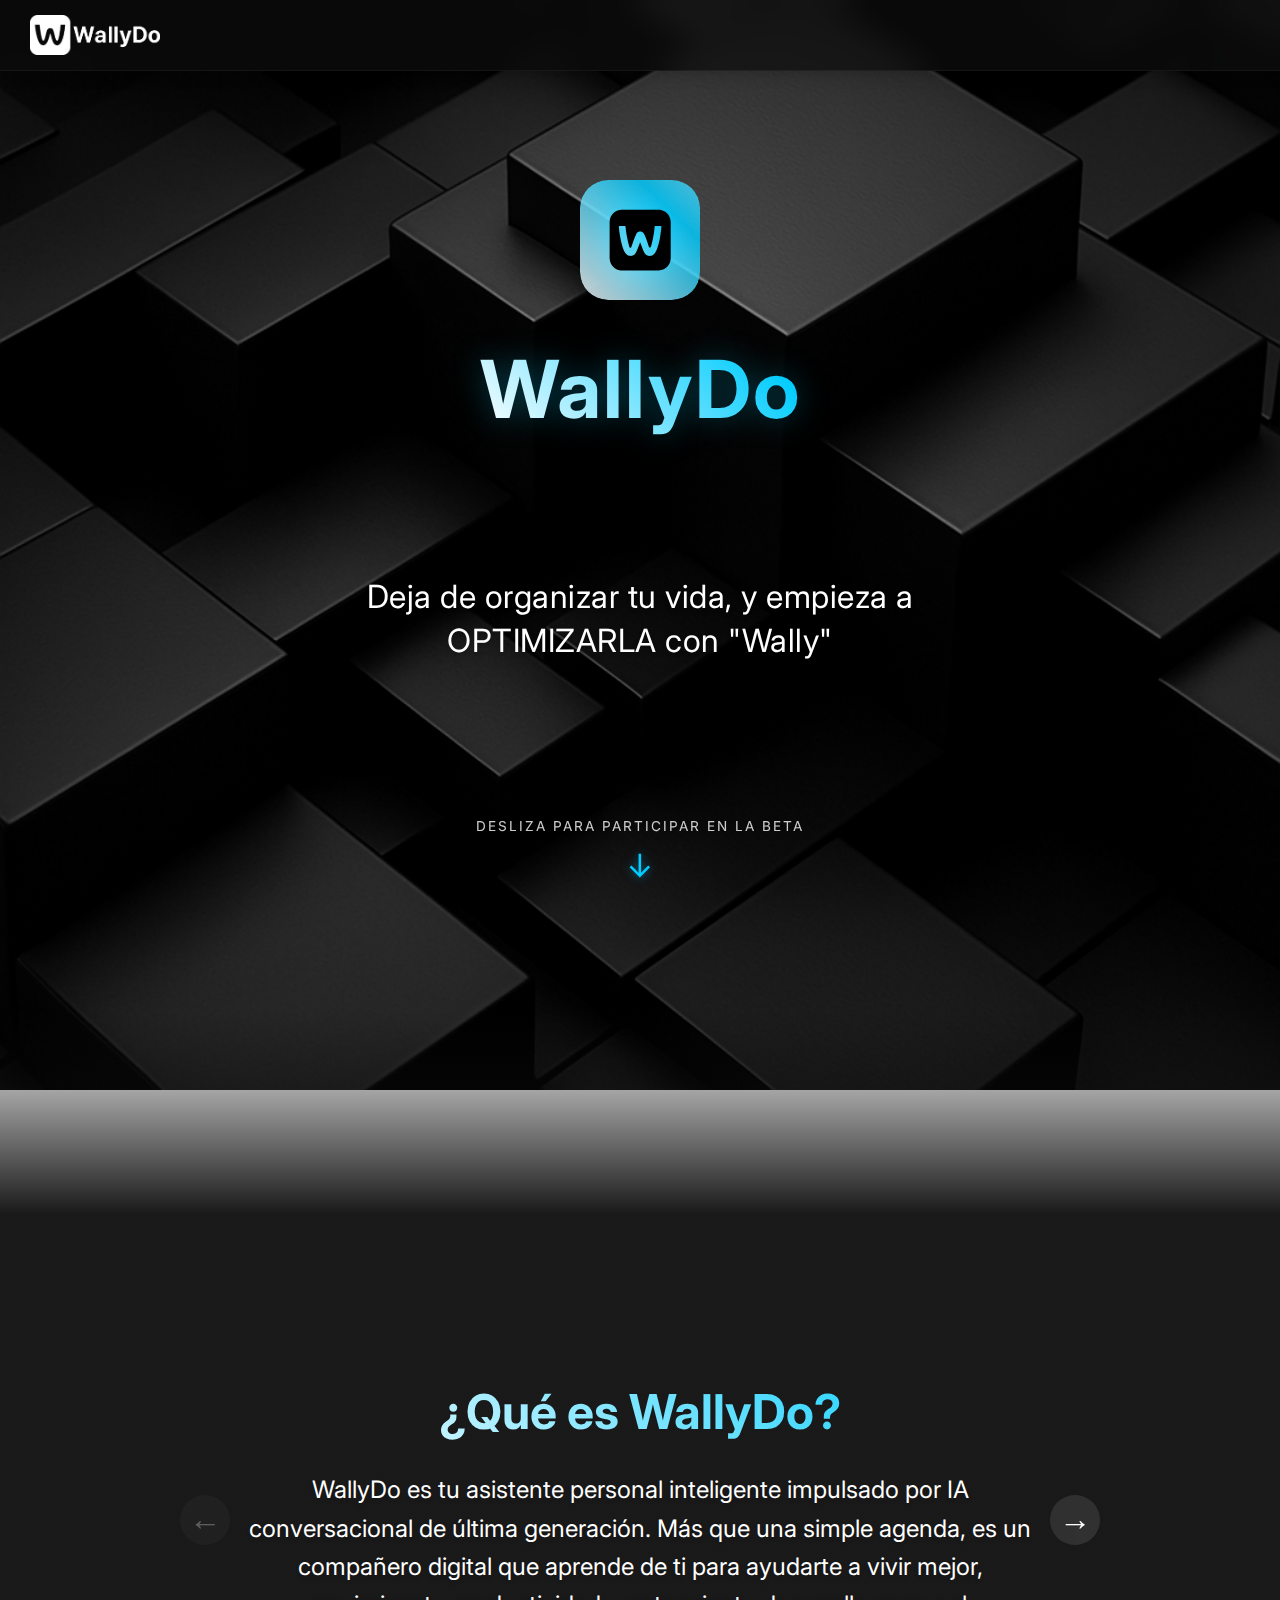
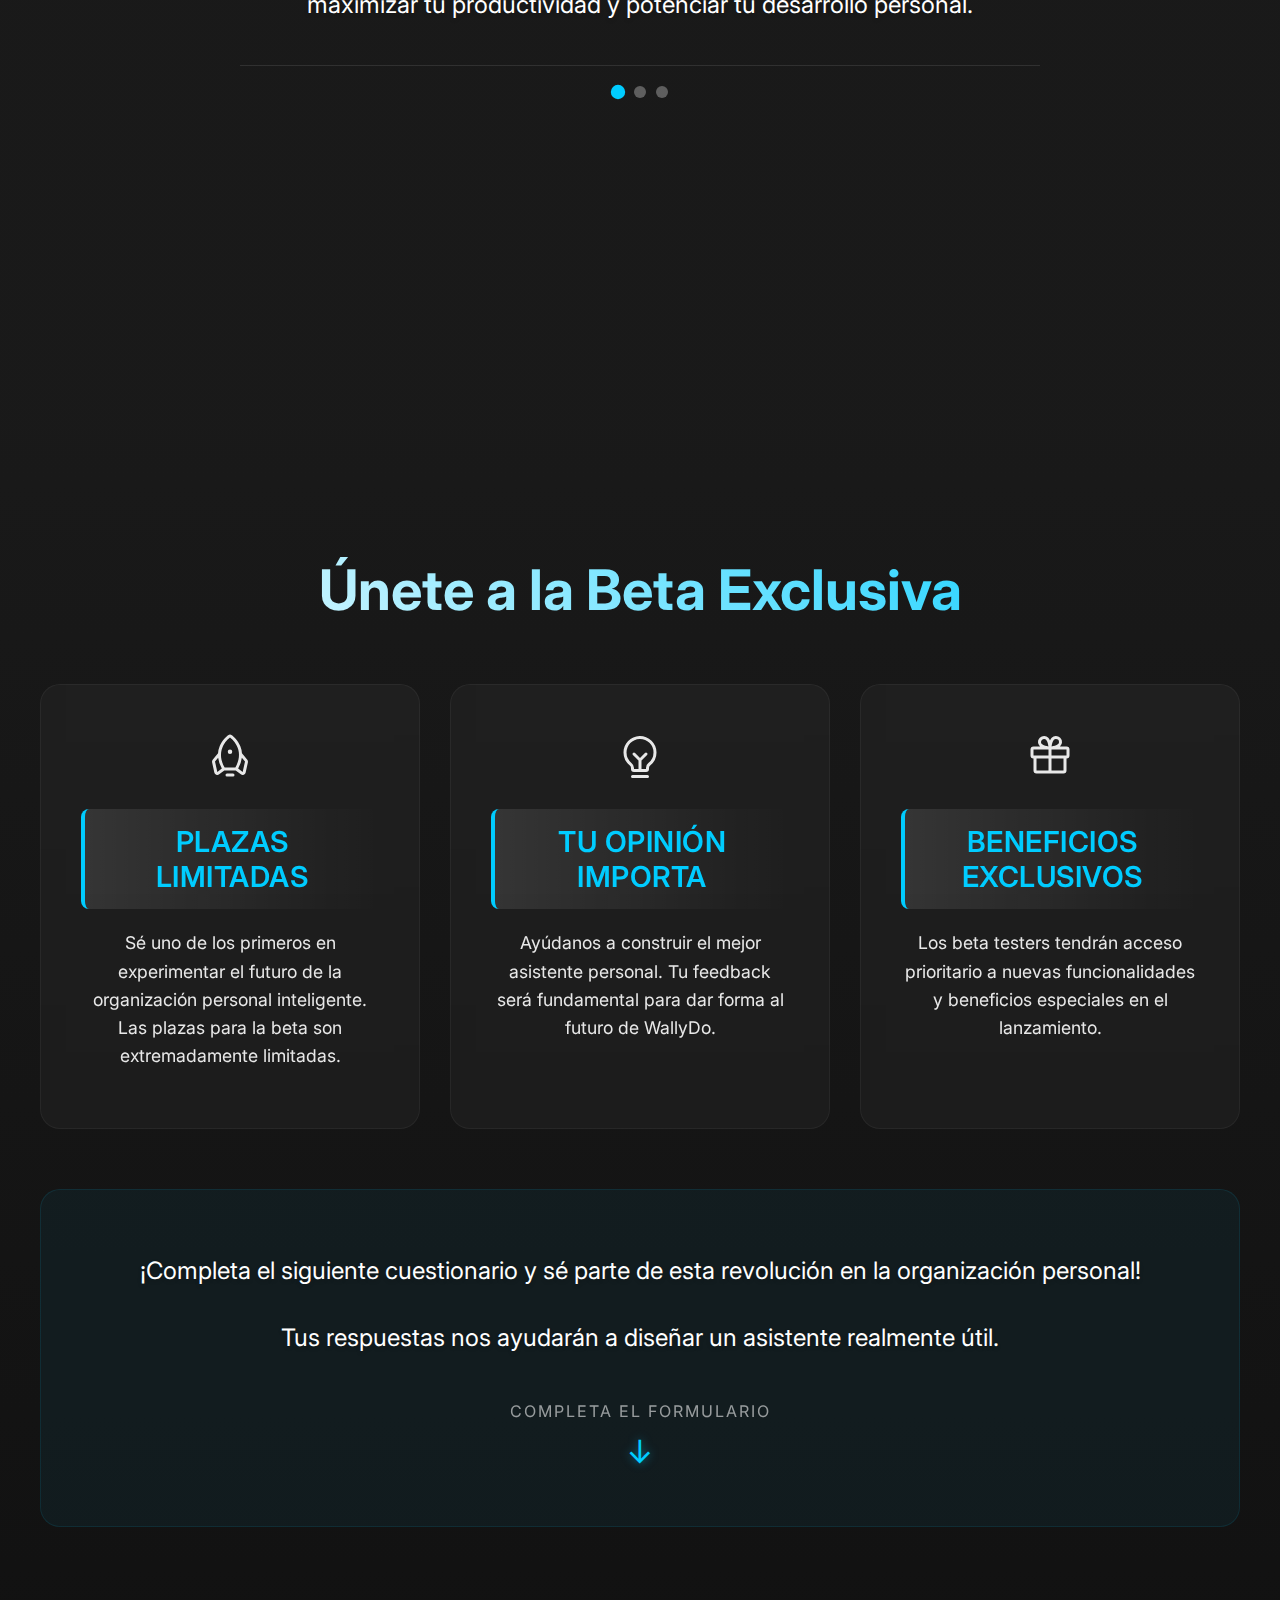
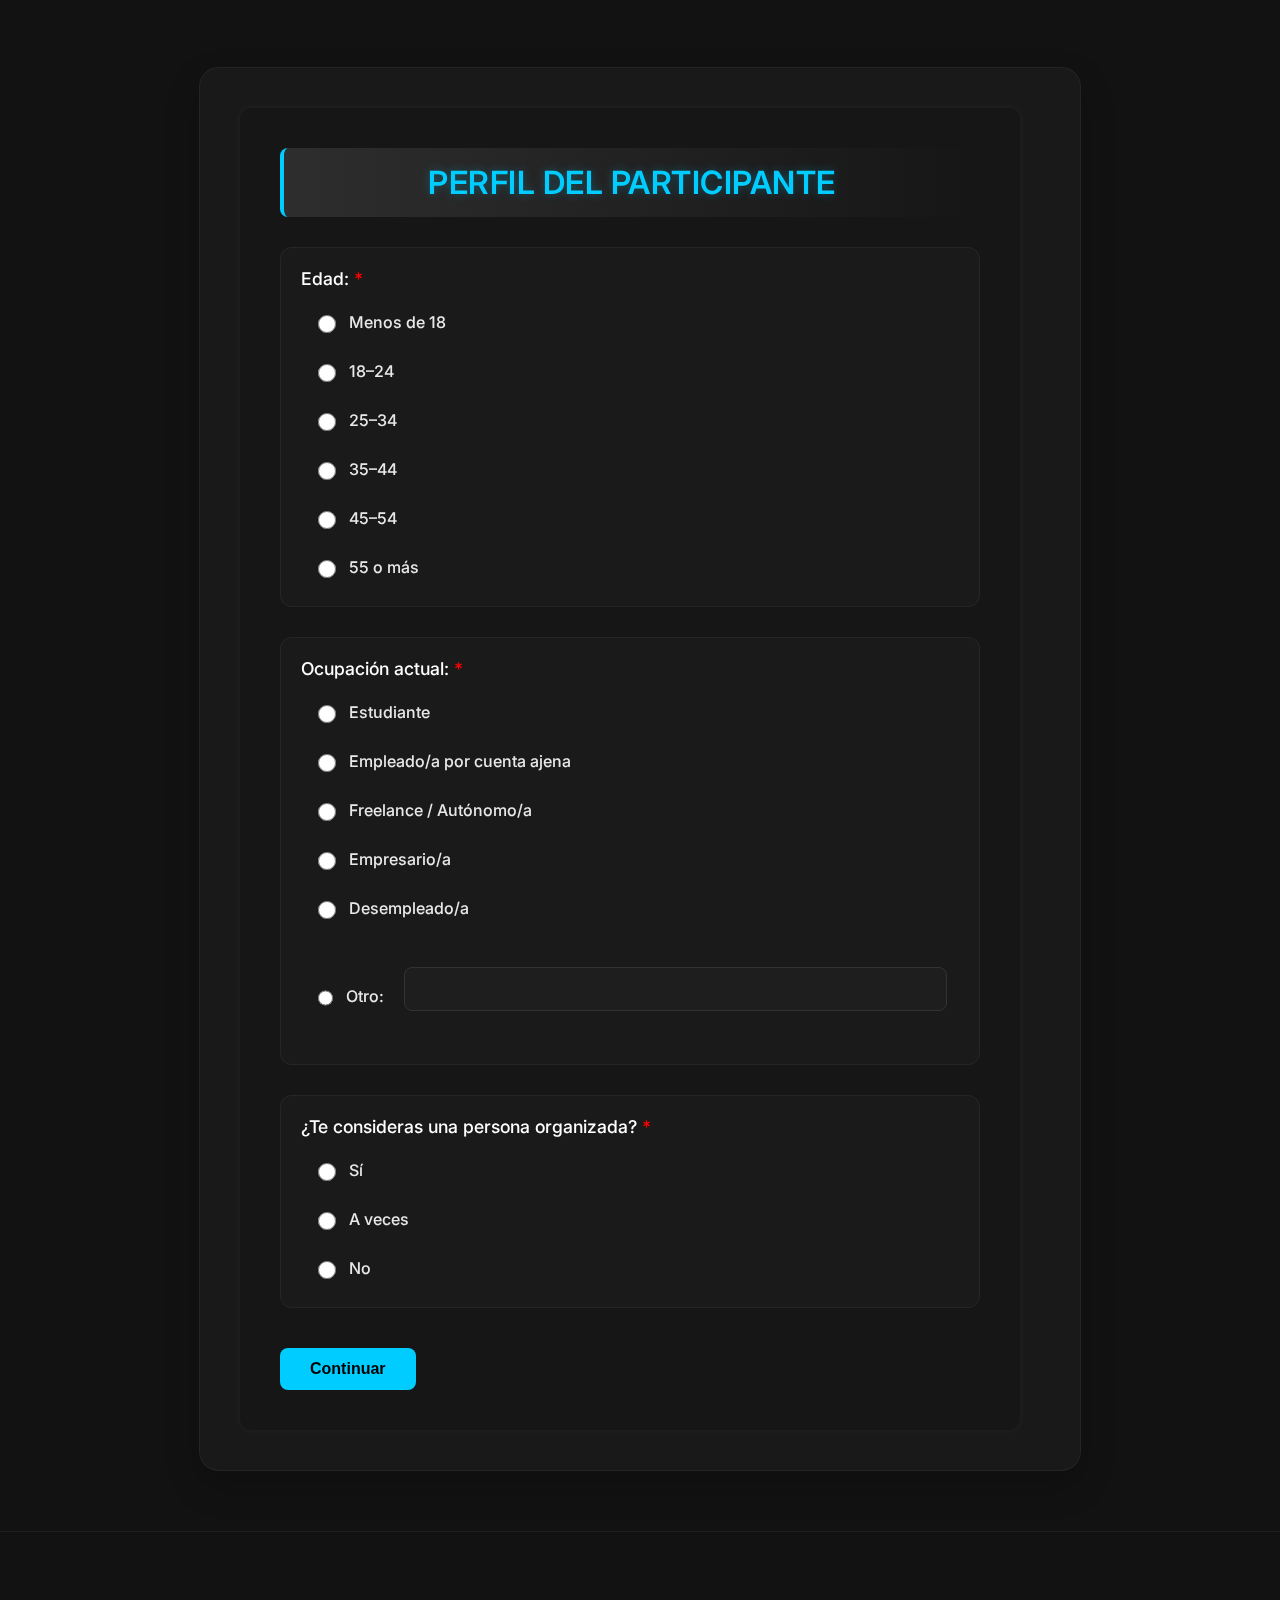
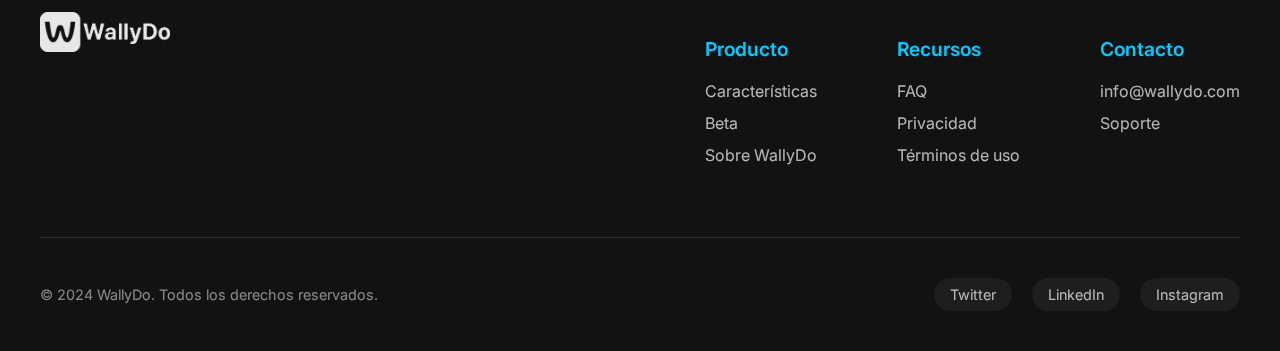
==== index.html @ 6a147a16 "Primera versión WallyDo" ====
<!DOCTYPE html>
<html lang="es">
<head>
  <meta charset="UTF-8">
  <meta name="viewport" content="width=device-width, initial-scale=1.0">
  <title>WallyDo - Tu asistente inteligente</title>
  <link rel="stylesheet" href="style.css">
  <link href="https://fonts.googleapis.com/css2?family=Inter:wght@400;600;700&display=swap" rel="stylesheet">
</head>
<body>
  <nav class="toolbar">
    <a href="#" class="toolbar-logo">
      <img src="assets/LOGO_BLANCO.png" alt="WallyDo Logo">
    </a>
  </nav>
  <section class="hero">
    <div class="hero-content">
      <div class="logo">
        <div class="logo-container">
          <img src="assets/wallydo_logo.svg" alt="Wally Logo" class="logo-base">
          <img src="assets/wallydo_logo.svg" alt="Wally Logo" class="logo-glow">
        </div>
        <span class="title">WallyDo</span>
      </div>

      <p class="description">
        Deja de organizar tu vida, y empieza a OPTIMIZARLA con "Wally"
      </p>
      
      <div class="scroll-indicator">
        <p>DESLIZA PARA PARTICIPAR EN LA BETA</p>
        <div class="scroll-arrow">↓</div>
      </div>
    </div>
  </section>

  <section class="description-section">
    <div class="description-container">
      <button class="nav-arrow prev-arrow">←</button>
      <button class="nav-arrow next-arrow">→</button>
      
      <div class="description-slide active">
        <h2>¿Qué es WallyDo?</h2>
        <p>WallyDo es tu asistente personal inteligente impulsado por IA conversacional de última generación. Más que una simple agenda, es un compañero digital que aprende de ti para ayudarte a vivir mejor, maximizar tu productividad y potenciar tu desarrollo personal.</p>
      </div>

      <div class="description-slide">
        <h2>¿Por qué WallyDo?</h2>
        <p>Olvídate de las agendas complicadas. Con WallyDo, simplemente habla o escribe y él se encarga de todo. Aprende de tus hábitos, rutinas y preferencias para ofrecerte sugerencias proactivas, optimizar tu agenda y priorizar tareas según tus patrones de energía.</p>
      </div>

      <div class="description-slide">
        <h2>Características Principales</h2>
        <div class="features-grid">
          <div class="feature-item">
            <span class="feature-icon">
              <img src="assets/voz.svg" alt="Voice Control Icon" class="icon-svg">
            </span>
            <h3>Control por Voz y Texto</h3>
            <p>Gestiona tareas y recordatorios de forma natural mediante conversaciones</p>
          </div>
          <div class="feature-item">
            <span class="feature-icon">
              <img src="assets/brain.svg" alt="AI Brain Icon" class="icon-svg">
            </span>
            <h3>IA Personalizada</h3>
            <p>Se adapta a tus hábitos y ofrece sugerencias proactivas</p>
          </div>
          <div class="feature-item">
            <span class="feature-icon">
              <img src="assets/notion.svg" alt="Notion Icon" class="icon-svg">
            </span>
            <h3>Integración con Notion</h3>
            <p>Visualiza y gestiona tu agenda de manera flexible y potente</p>
          </div>
          <div class="feature-item">
            <span class="feature-icon">
              <img src="assets/rayo.svg" alt="Lightning Icon" class="icon-svg">
            </span>
            <h3>Optimización Inteligente</h3>
            <p>Maximiza tu productividad y potencia tu desarrollo personal</p>
          </div>
        </div>
      </div>

      <div class="description-navigation">
        <button class="nav-dot active" data-slide="0"></button>
        <button class="nav-dot" data-slide="1"></button>
        <button class="nav-dot" data-slide="2"></button>
      </div>
    </div>
  </section>

  <section class="beta-intro">
    <div class="beta-container">
      <h2>Únete a la Beta Exclusiva</h2>
      
      <div class="beta-cards">
        <div class="beta-card">
          <span class="beta-icon">
            <img src="assets/rocket.svg" alt="Rocket Icon" class="icon-svg">
          </span>
          <h3>Plazas Limitadas</h3>
          <p>Sé uno de los primeros en experimentar el futuro de la organización personal inteligente. Las plazas para la beta son extremadamente limitadas.</p>
        </div>

        <div class="beta-card">
          <span class="beta-icon">
            <img src="assets/lightbulb.svg" alt="Lightbulb Icon" class="icon-svg">
          </span>
          <h3>Tu Opinión Importa</h3>
          <p>Ayúdanos a construir el mejor asistente personal. Tu feedback será fundamental para dar forma al futuro de WallyDo.</p>
        </div>

        <div class="beta-card">
          <span class="beta-icon">
            <img src="assets/gift.svg" alt="Gift Icon" class="icon-svg">
          </span>
          <h3>Beneficios Exclusivos</h3>
          <p>Los beta testers tendrán acceso prioritario a nuevas funcionalidades y beneficios especiales en el lanzamiento.</p>
        </div>
      </div>

      <div class="beta-cta">
        <p class="beta-message">¡Completa el siguiente cuestionario y sé parte de esta revolución en la organización personal!<br><br>
           Tus respuestas nos ayudarán a diseñar un asistente realmente útil.</p>
        <div class="scroll-indicator">
          <p>COMPLETA EL FORMULARIO</p>
          <div class="scroll-arrow">↓</div>
        </div>
      </div>
    </div>
  </section>

  <section class="form-section">
    <div class="form-container">
    

      <form id="feedback-form">
        <!-- Paso 1 -->
        <!-- PASO 1 -->
        <div class="form-step">
          <h3>Perfil del Participante</h3>
        
          <div class="question-group">
            <label>Edad: <span style="color: red">*</span></label>
            <div class="checkbox-group">
              <label><input type="radio" name="edad" value="Menos de 18" required> Menos de 18</label>
              <label><input type="radio" name="edad" value="18–24"> 18–24</label>
              <label><input type="radio" name="edad" value="25–34"> 25–34</label>
              <label><input type="radio" name="edad" value="35–44"> 35–44</label>
              <label><input type="radio" name="edad" value="45–54"> 45–54</label>
              <label><input type="radio" name="edad" value="55 o más"> 55 o más</label>
              <div class="required-error">* Esta pregunta es obligatoria</div>
            </div>
            
          </div>
        
          <div class="question-group">
            <label>Ocupación actual: <span style="color: red">*</span></label>
            <div class="checkbox-group">
              <label><input type="radio" name="ocupacion" value="Estudiante" required> Estudiante</label>
              <label><input type="radio" name="ocupacion" value="Empleado"> Empleado/a por cuenta ajena</label>
              <label><input type="radio" name="ocupacion" value="Freelance"> Freelance / Autónomo/a</label>
              <label><input type="radio" name="ocupacion" value="Empresario"> Empresario/a</label>
              <label><input type="radio" name="ocupacion" value="Desempleado"> Desempleado/a</label>
              <div class="otro-option">
                <label>
                  <input type="radio" name="ocupacion" value="otro">
                  Otro:
                  <input type="text" name="ocupacion_otro" class="otro-input" disabled>
                </label>
                <span class="error-message">* Esta pregunta es obligatoria</span>
              </div>
              <div class="required-error">* Esta pregunta es obligatoria</div>
            </div>
            
          </div>
        
          <div class="question-group">
            <label>¿Te consideras una persona organizada? <span style="color: red">*</span></label>
            <div class="checkbox-group">
              <label><input type="radio" name="organizacion" value="Sí" required> Sí</label>
              <label><input type="radio" name="organizacion" value="A veces"> A veces</label>
              <label><input type="radio" name="organizacion" value="No"> No</label>
              <div class="required-error">* Esta pregunta es obligatoria</div>
            </div>
            
          </div>
          <div class="form-navigation">
            <button type="button" class="next-btn">Continuar</button>
          </div>
        </div>
        
        <!-- PASO 2 -->
        <div class="form-step">
          <h3>Hábitos y Frustraciones Actuales</h3>
        
          <div class="question-group">
            <label>¿Con qué frecuencia te sientes agobiado/a por tus tareas? <span style="color: red">*</span></label>
            <div class="checkbox-group">
              <label><input type="radio" name="agobio" value="Todos los días" required> Todos los días</label>
              <label><input type="radio" name="agobio" value="Varias veces por semana"> Varias veces por semana</label>
              <label><input type="radio" name="agobio" value="Ocasionalmente"> Ocasionalmente</label>
              <label><input type="radio" name="agobio" value="Casi nunca"> Casi nunca</label>
            </div>
            <div class="required-error">Esta pregunta es obligatoria</div>
          </div>
        
          <div class="question-group">
            <label>¿Qué herramientas usas para organizarte?<span style="color: red">*</span></label>
            <div class="checkbox-group">
              <label><input type="checkbox" name="herramientas" value="Agenda física" required> Agenda física</label>
              <label><input type="checkbox" name="herramientas" value="Calendario digital"> Calendario digital</label>
              <label><input type="checkbox" name="herramientas" value="Notion"> Notion</label>
              <label><input type="checkbox" name="herramientas" value="Recordatorios"> Recordatorios del móvil</label>
              <label><input type="checkbox" name="herramientas" value="Apps productividad"> Apps de productividad</label>
              <label><input type="checkbox" name="herramientas" value="Ninguna"> No uso ninguna</label>
              <div class="otro-option">
                <label>
                  <input type="checkbox" name="herramientas" value="otro">
                  Otro:
                  <input type="text" name="herramientas_otro" class="otro-input" disabled>
                </label>
              </div>
            </div>
            <div class="required-error">* Esta pregunta es obligatoria</div>
          </div>
        
          <div class="question-group">
            <label>¿Qué problemas tienes con esas herramientas?<span style="color: red">*</span></label>
            <div class="checkbox-group">
              <label><input type="checkbox" name="problemas" value="Olvido usarlas" required> Me olvido de usarlas</label>
              <label><input type="checkbox" name="problemas" value="Molesto actualizar"> Me resulta molesto actualizar</label>
              <label><input type="checkbox" name="problemas" value="No motivan"> No me motivan</label>
              <label><input type="checkbox" name="problemas" value="No entienden voz"> No entienden voz</label>
              <label><input type="checkbox" name="problemas" value="No se adaptan"> No se adaptan a mi estilo de vida</label>
              <div class="otro-option">
                <label>
                  <input type="checkbox" name="problemas" value="otro">
                  Otro:
                  <input type="text" name="problemas_otro" class="otro-input" disabled>
                </label>
              </div>
            </div>
            <div class="required-error">* Esta pregunta es obligatoria</div>
          </div>
        
          <div class="question-group">
            <label>¿Qué tareas o hábitos te cuesta mantener?<span style="color: red">*</span></label>
            <textarea name="habitos_cuestan" rows="3" placeholder="Escribe aquí..." required></textarea>
            <div class="required-error">* Esta pregunta es obligatoria</div>
          </div>
        
          <div class="form-navigation">
            <button type="button" class="prev-btn">Volver</button>
            <button type="button" class="next-btn">Continuar</button>
          </div>
        </div>
        
        <!-- PASO 3 -->
        <div class="form-step">
          <h3>Reacción ante la Solución Propuesta</h3>
        
          <div class="question-group">
            <label>¿Qué te parecería un asistente que organizara tus tareas?<span style="color: red">*</span></label>
            <div class="checkbox-group">
              <label><input type="radio" name="asistente_opinion" value="Me encantaría" required> Me encantaría</label>
              <label><input type="radio" name="asistente_opinion" value="Lo usaría si es fácil"> Lo usaría si es fácil</label>
              <label><input type="radio" name="asistente_opinion" value="Dudas"> Me genera dudas</label>
              <label><input type="radio" name="asistente_opinion" value="No interesa"> No me interesa</label>
            </div>
            <div class="required-error">* Esta pregunta es obligatoria</div>
          </div>
        
          <div class="question-group">
            <label>¿Qué funciones te gustaría que tuviera?<span style="color: red">*</span></label>
            <div class="checkbox-group">
              <label><input type="checkbox" name="funciones" value="Capturar por voz o texto" required> Capturar tareas por voz o texto</label>
              <label><input type="checkbox" name="funciones" value="Recomendar hábitos"> Recomendar hábitos</label>
              <label><input type="checkbox" name="funciones" value="Motivar"> Motivar a cumplir objetivos</label>
              <label><input type="checkbox" name="funciones" value="Detectar tareas"> Detectar tareas automáticamente</label>
              <label><input type="checkbox" name="funciones" value="Gestionar calendario"> Gestionar calendario</label>
              <label><input type="checkbox" name="funciones" value="Sugerir pausas"> Sugerir pausas y descansos</label>
              <div class="otro-option">
                <label>
                  <input type="checkbox" name="funciones" value="otro">
                  Otro:
                  <input type="text" name="funciones_otro" class="otro-input" disabled>
                </label>
              </div>
            </div>
            <div class="required-error">* Esta pregunta es obligatoria</div>
          </div>
        
          <div class="question-group">
            <label>¿Qué tipo de personalidad prefieres en el asistente?<span style="color: red">*</span></label>
            <div class="checkbox-group">
              <label><input type="radio" name="personalidad" value="Cercano" required> Cercano y humano</label>
              <label><input type="radio" name="personalidad" value="Neutral"> Neutral y profesional</label>
              <label><input type="radio" name="personalidad" value="Sin preferencia"> Sin preferencia</label>
            </div>
            <div class="required-error">* Esta pregunta es obligatoria</div>
          </div>
        
          <div class="form-navigation">
            <button type="button" class="prev-btn">Volver</button>
            <button type="button" class="next-btn">Continuar</button>
          </div>
        </div>
        
        <!-- PASO 4 -->
        <div class="form-step">
          <h3>Participación Futura</h3>
        
          <div class="question-group">
            <label>¿Qué te gustaría que tuviera el asistente?<span style="color: red">*</span></label>
            <textarea name="sugerencias" rows="3" placeholder="Escribe tu sugerencia..." required></textarea>
            <div class="required-error">* Esta pregunta es obligatoria</div>
          </div>
        
          <label>¿Te interesaría participar en las pruebas futuras?</label>
          <div class="checkbox-group">
            <label><input type="radio" name="participacion" value="Sí"> Sí, encantado/a</label>
            <label><input type="radio" name="participacion" value="Quizás"> Quizás más adelante</label>
            <label><input type="radio" name="participacion" value="No"> No</label>
          </div>
        
          <label>Correo para unirte a la beta (opcional):</label>
          <input type="email" name="email" placeholder="tu@email.com">
        
          <div class="form-navigation">
            <button type="button" class="prev-btn">Volver</button>
            <button type="submit">¡Únete a la Beta!</button>
          </div>
        </div>
        
        <div class="thanks" id="thanks-message">
          <div class="thanks-content">
            <img src="assets/gift.svg" alt="Thank you" class="thanks-icon">
            <h3>¡Gracias por participar en nuestra beta!</h3>
            <p>Tu feedback es muy valioso para nosotros. Estás ayudando a construir el futuro de WallyDo 💜</p>
            <p class="thanks-note">Te contactaremos pronto con más información sobre el acceso a la beta.</p>
          </div>
        </div>
      </form>
    </div>
  </section>

  <footer class="footer">
    <div class="footer-content">
      <div class="footer-logo">
        <img src="assets/LOGO_BLANCO.png" alt="WallyDo Logo">
      </div>
      
      <div class="footer-links">
        <div class="footer-column">
          <h4>Producto</h4>
          <ul>
            <li><a href="#features">Características</a></li>
            <li><a href="#beta">Beta</a></li>
            <li><a href="#about">Sobre WallyDo</a></li>
          </ul>
        </div>
        
        <div class="footer-column">
          <h4>Recursos</h4>
          <ul>
            <li><a href="#faq">FAQ</a></li>
            <li><a href="#privacy">Privacidad</a></li>
            <li><a href="#terms">Términos de uso</a></li>
          </ul>
        </div>
        
        <div class="footer-column">
          <h4>Contacto</h4>
          <ul>
            <li><a href="mailto:info@wallydo.com">info@wallydo.com</a></li>
            <li><a href="#support">Soporte</a></li>
          </ul>
        </div>
      </div>
    </div>
    
    <div class="footer-bottom">
      <p>&copy; 2024 WallyDo. Todos los derechos reservados.</p>
      <div class="social-links">
        <a href="#" class="social-link">Twitter</a>
        <a href="#" class="social-link">LinkedIn</a>
        <a href="#" class="social-link">Instagram</a>
      </div>
    </div>
  </footer>

  <script src="script.js"></script>
</body>
</html>
---- style.css ----
body {
  margin: 0;
  padding: 0;
  background: url('assets/fondo-cubos.jpg') center center / cover no-repeat fixed;
  font-family: 'Inter', sans-serif;
  position: relative;
  overflow-y: auto;
  overflow-x: hidden;
}

.toolbar {
  position: fixed;
  top: 0;
  left: 0;
  width: 100%;
  height: 70px;
  background: rgba(13, 13, 13, 0.7);
  backdrop-filter: blur(15px);
  -webkit-backdrop-filter: blur(15px);
  z-index: 1000;
  display: flex;
  align-items: center;
  padding: 0 30px;
  box-shadow: 0 2px 15px rgba(0, 0, 0, 0.2);
  border-bottom: 1px solid rgba(255, 255, 255, 0.05);
}

.toolbar-logo {
  height: 40px;
  display: flex;
  align-items: center;
  transition: opacity 0.3s ease;
}

.toolbar-logo:hover {
  opacity: 0.8;
}

.toolbar-logo img {
  height: 100%;
  width: auto;
}

.hero {
    min-height: 100vh;
    display: flex;
    align-items: center;
    justify-content: center;
    padding: 90px 20px 20px;
    position: relative;
    background: transparent;
}

.description-section {
    min-height: 100vh;
    background: linear-gradient(to bottom, transparent, rgba(13, 13, 13, 0.95) 20%);
    padding: 60px 20px;
    position: relative;
    z-index: 2;
    display: flex;
    align-items: center;
    justify-content: center;
}

.hero::before {
    display: none;
}

.hero::after {
    display: none;
}

.hero-content {
    max-width: 800px;
    text-align: center;
    padding: 40px;
    position: relative;
    z-index: 2;
    display: flex;
    flex-direction: column;
    align-items: center;
    justify-content: space-between;
    min-height: 80vh;
}

.logo {
    display: flex;
    flex-direction: column;
    align-items: center;
    gap: 20px;
    margin-bottom: 0;
    animation: fadeInDown 1s ease-out;
}

.logo-container {
    position: relative;
    width: 120px;
    height: 120px;
    margin-bottom: 20px;
    animation: logoFloat 3s ease-in-out infinite;
    border-radius: 28px;
    overflow: hidden;
}

.logo-base {
    position: absolute;
    top: 0;
    left: 0;
    width: 100%;
    height: 100%;
    filter: drop-shadow(0 0 20px rgba(0, 204, 255, 0.3));
    border-radius: 28px;
}

.logo-glow {
    position: absolute;
    top: 0;
    left: 0;
    width: 100%;
    height: 100%;
    background: linear-gradient(45deg, #ffffff 0%, #00ccff 50%, #ffffff 100%);
    background-size: 200% auto;
    mix-blend-mode: plus-lighter;
    animation: shine 3s linear infinite;
    filter: drop-shadow(0 0 30px rgba(0, 204, 255, 0.5));
    opacity: 0.8;
    border-radius: 28px;
}

.title {
    font-size: 5rem;
    font-weight: 700;
    letter-spacing: 2px;
    background: linear-gradient(45deg, #ffffff 0%, #00ccff 50%, #ffffff 100%);
    background-size: 200% auto;
    -webkit-background-clip: text;
    -webkit-text-fill-color: transparent;
    animation: shine 3s linear infinite;
    filter: drop-shadow(0 0 15px rgba(0, 204, 255, 0.3));
}

.description {
    font-size: 2rem;
    line-height: 1.4;
    color: #fff;
    text-shadow: 0 2px 4px rgba(0,0,0,0.2);
    animation: fadeInUp 1s ease-out 0.5s both;
    max-width: 600px;
    letter-spacing: 0.5px;
}

.scroll-indicator {
    position: relative;
    text-align: center;
    animation: fadeInUp 1s ease-out 1s both;
    cursor: pointer;
    transition: transform 0.3s ease;
    padding: 15px;
}

.scroll-indicator p {
    color: #fff;
    margin: 0 0 10px 0;
    font-size: 0.85rem;
    letter-spacing: 2px;
    line-height: 1.4;
    opacity: 0.8;
}

.scroll-arrow {
    font-size: 2rem;
    color: #00ccff;
    animation: bounce 2s infinite;
    text-shadow: 0 0 10px rgba(0, 204, 255, 0.5);
}

.form-section {
    min-height: 100vh;
    background: rgba(13, 13, 13, 0.98);
    padding: 60px 20px;
    position: relative;
    z-index: 2;
    display: flex;
    align-items: center;
    justify-content: center;
}

.form-container {
    max-width: 800px;
    width: 100%;
    margin: 0 auto;
    background: rgba(255, 255, 255, 0.03);
    border-radius: 20px;
    padding: 40px;
    box-shadow: 0 15px 35px rgba(0, 0, 0, 0.2);
    border: 1px solid rgba(255, 255, 255, 0.05);
    backdrop-filter: blur(10px);
}

#feedback-form {
    display: block;
    opacity: 1;
}

.form-step {
    display: none;
    opacity: 0;
    transition: opacity 0.3s ease;
}

.form-step.active {
    display: block;
    opacity: 1;
}

.form-step h3 {
    color: #00ccff;
    font-size: 2rem;
    margin-bottom: 30px;
    text-align: center;
    text-shadow: 0 0 10px rgba(0, 204, 255, 0.3);
}

.question-group {
    margin-bottom: 30px;
    background: rgba(255, 255, 255, 0.02);
    padding: 20px;
    border-radius: 12px;
    border: 1px solid rgba(255, 255, 255, 0.05);
}

.question-group label {
    display: block;
    color: #ffffff;
    font-size: 1.1rem;
    margin-bottom: 15px;
    font-weight: 500;
}

.checkbox-group {
    display: flex;
    flex-direction: column;
    gap: 12px;
}

.checkbox-group label:last-child {
    margin-bottom: 20px;
}

.checkbox-group label {
    color: rgba(255, 255, 255, 0.9);
    font-size: 1rem;
    display: flex;
    align-items: center;
    gap: 10px;
    margin: 0;
    cursor: pointer;
    padding: 8px 12px;
    border-radius: 8px;
    transition: all 0.3s ease;
}

.checkbox-group label:hover {
    background: rgba(255, 255, 255, 0.05);
}

.checkbox-group input[type="radio"],
.checkbox-group input[type="checkbox"] {
    width: 18px;
    height: 18px;
    cursor: pointer;
}

.otro-option {
    margin-top: 10px;
}

.otro-input {
    margin-left: 10px;
    padding: 8px 12px;
    border: 1px solid rgba(255, 255, 255, 0.2);
    border-radius: 6px;
    background: rgba(255, 255, 255, 0.05);
    color: white;
    width: 200px;
}

.form-navigation {
    display: flex;
    justify-content: space-between;
    margin-top: 40px;
    gap: 20px;
}

.next-btn,
.prev-btn,
button[type="submit"] {
    padding: 12px 30px;
    border: none;
    border-radius: 8px;
    font-size: 1rem;
    cursor: pointer;
    transition: all 0.3s ease;
}

.next-btn,
button[type="submit"] {
    background: #00ccff;
    color: #000;
    font-weight: 600;
}

.prev-btn {
    background: rgba(255, 255, 255, 0.1);
    color: #fff;
}

.next-btn:hover,
button[type="submit"]:hover {
    background: #33d6ff;
    transform: translateY(-2px);
}

.prev-btn:hover {
    background: rgba(255, 255, 255, 0.2);
}

.required-error {
    display: none;
    color: #ff4444;
    font-size: 0.9rem;
    margin-top: 5px;
}

.question-group.error .required-error {
    display: block;
}

textarea {
    width: 100%;
    padding: 12px;
    border: 1px solid rgba(255, 255, 255, 0.2);
    border-radius: 8px;
    background: rgba(255, 255, 255, 0.05);
    color: white;
    font-size: 1rem;
    resize: none;
    height: 120px;
    box-sizing: border-box;
}

textarea:focus {
    outline: none;
    border-color: #00ccff;
    box-shadow: 0 0 10px rgba(0, 204, 255, 0.2);
}

input[type="email"] {
    width: 100%;
    padding: 12px;
    border: 1px solid rgba(255, 255, 255, 0.2);
    border-radius: 8px;
    background: rgba(255, 255, 255, 0.05);
    color: white;
    font-size: 1rem;
    margin-top: 30px;
}

input[type="email"]:focus {
    outline: none;
    border-color: #00ccff;
    box-shadow: 0 0 10px rgba(0, 204, 255, 0.2);
}

@keyframes fadeIn {
    from {
        opacity: 0;
        transform: translateY(20px);
    }
    to {
        opacity: 1;
        transform: translateY(0);
    }
}

@keyframes rotate {
    from {
        transform: rotate(0deg);
    }
    to {
        transform: rotate(360deg);
    }
}

@keyframes shine {
    to {
        background-position: 200% center;
    }
}

@keyframes starsToward {
    0% {
        transform: scale(0.8) translateZ(0);
        opacity: 0.3;
    }
    50% {
        opacity: 0.9;
    }
    100% {
        transform: scale(1.2) translateZ(0);
        opacity: 0.3;
    }
}

@keyframes pulseGlow {
    0%, 100% {
        opacity: 0.4;
        transform: scale(1);
    }
    50% {
        opacity: 0.6;
        transform: scale(1.1);
    }
}

@keyframes fadeInDown {
    from {
        opacity: 0;
        transform: translateY(-20px);
    }
    to {
        opacity: 1;
        transform: translateY(0);
    }
}

@keyframes fadeInUp {
    from {
        opacity: 0;
        transform: translateY(20px);
    }
    to {
        opacity: 1;
        transform: translateY(0);
    }
}

@keyframes bounce {
    0%, 20%, 50%, 80%, 100% {
        transform: translateY(0);
    }
    40% {
        transform: translateY(-10px);
    }
    60% {
        transform: translateY(-5px);
    }
}

@keyframes logoFloat {
    0%, 100% {
        transform: translateY(0);
    }
    50% {
        transform: translateY(-5px);
    }
}

form {
    width: 100%;
    max-width: 700px;
    display: flex;
    flex-direction: column;
    gap: 25px;
    background-color: #161616;
    padding: 40px;
    border-radius: 12px;
    box-shadow: 0 0 10px rgba(255, 255, 255, 0.05);
}

h3 {
    font-size: 1.5rem;
    color: #ffffff;
    margin: 0 0 30px 0;
    padding: 15px 20px;
    background: linear-gradient(90deg, rgba(255,255,255,0.1) 0%, rgba(255,255,255,0) 100%);
    border-radius: 8px;
    border-left: 4px solid #00ccff;
    font-weight: 600;
    letter-spacing: 0.5px;
    text-transform: uppercase;
}

input[type="text"],
input[type="email"],
textarea,
select {
    padding: 12px;
    background-color: #1e1e1e;
    border: 1px solid #333;
    border-radius: 8px;
    color: #fff;
    font-size: 1rem;
    width: 100%;
}

.thanks {
    display: none;
    position: relative;
    width: 100%;
    padding: 40px 20px;
    text-align: center;
}

.thanks-content {
    background: rgba(255, 255, 255, 0.03);
    border-radius: 20px;
    padding: 50px 30px;
    box-shadow: 0 15px 35px rgba(0, 0, 0, 0.2);
    border: 1px solid rgba(255, 255, 255, 0.05);
    max-width: 700px;
    margin: 0 auto;
}

.thanks-icon {
    width: 80px;
    height: 80px;
    margin-bottom: 30px;
    filter: drop-shadow(0 0 10px rgba(0, 204, 255, 0.5));
}

.thanks h3 {
    color: #00ccff;
    font-size: 2rem;
    margin-bottom: 20px;
    text-shadow: 0 0 10px rgba(0, 204, 255, 0.3);
}

.thanks p {
    color: white;
    font-size: 1.1rem;
    margin-bottom: 15px;
    max-width: 600px;
    margin-left: auto;
    margin-right: auto;
}

.thanks-note {
    color: rgba(255, 255, 255, 0.7) !important;
    font-size: 0.95rem !important;
    margin-top: 30px;
}

.thanks.show {
    display: flex;
    opacity: 1;
}

.thanks-content {
    background: linear-gradient(145deg, rgba(255, 255, 255, 0.1), rgba(255, 255, 255, 0.05));
    border: 1px solid rgba(255, 255, 255, 0.1);
    border-radius: 20px;
    padding: 40px;
    max-width: 500px;
    margin: auto;
    text-align: center;
    box-shadow: 0 15px 35px rgba(0, 0, 0, 0.2);
    animation: slideUp 0.5s ease forwards;
}

.thanks-icon {
    width: 64px;
    height: 64px;
    margin-bottom: 20px;
    filter: brightness(0) invert(1);
    animation: pulse 2s infinite;
}

.thanks-content h3 {
    color: #00ccff;
    font-size: 2rem;
    margin-bottom: 20px;
    text-shadow: 0 0 10px rgba(0, 204, 255, 0.3);
}

.thanks-content p {
    color: #ffffff;
    font-size: 1.2rem;
    line-height: 1.6;
    margin-bottom: 15px;
}

.thanks-note {
    color: rgba(255, 255, 255, 0.8) !important;
    font-size: 1rem !important;
    margin-top: 30px;
}

@keyframes slideUp {
    from {
        transform: translateY(50px);
        opacity: 0;
    }
    to {
        transform: translateY(0);
        opacity: 1;
    }
}

@keyframes pulse {
    0% {
        transform: scale(1);
    }
    50% {
        transform: scale(1.1);
    }
    100% {
        transform: scale(1);
    }
}

label {
    margin-bottom: 12px;
    font-weight: 600;
    color: #fff;
    font-size: 1.1rem;
    display: block;
}

textarea,
input[type="text"],
input[type="email"] {
    margin-top: 10px;
    margin-bottom: 25px;
}

.error-message {
    display: none;
    color: #ff4444;
    font-size: 0.9rem;
    margin-top: 5px;
    margin-left: 25px;
}

.otro-option input[type="radio"]:checked ~ .error-message,
.otro-option input[type="checkbox"]:checked ~ .error-message {
    display: block;
}

.otro-option input[type="radio"]:checked ~ input[type="text"],
.otro-option input[type="checkbox"]:checked ~ input[type="text"] {
    background-color: #1e1e1e;
    cursor: text;
}

.question-group.error .checkbox-group {
    border-left: 2px solid #ff4444;
    padding-left: 10px;
}

textarea.error,
.question-group.error textarea {
    border-color: #ff4444;
}

.cubes-container {
    position: fixed;
    top: 0;
    left: 0;
    width: 100%;
    height: 100%;
    overflow: hidden;
    z-index: 0;
    background: #080808;
    perspective: 2000px;
    transform-style: preserve-3d;
}

.cubes-container::after {
    content: "";
    position: absolute;
    inset: 0;
    background: radial-gradient(circle at center, rgba(0,0,0,0.2), transparent 80%);
    pointer-events: none;
    z-index: 1;
}

.cube {
    position: absolute;
    width: 80px;
    height: 80px;
    background: #121212;
    transform-style: preserve-3d;
    animation: cubeFall 1.5s ease-out forwards;
    opacity: 0;
    box-shadow: 0 4px 12px rgba(0, 0, 0, 0.8);
}

.cube::before {
    content: '';
    position: absolute;
    top: 0;
    left: 0;
    width: 100%;
    height: 100%;
    background: #1c1c1c;
    transform: rotateX(-90deg) translateZ(40px);
    transform-origin: top;
    box-shadow: inset 0 0 20px rgba(0, 0, 0, 0.5);
}

.cube::after {
    content: '';
    position: absolute;
    top: 0;
    left: 0;
    width: 100%;
    height: 100%;
    background: #181818;
    transform: rotateY(90deg) translateZ(40px);
    transform-origin: left;
    box-shadow: inset 0 0 20px rgba(0, 0, 0, 0.5);
}

/* Primera columna - más alta */
.cube:nth-child(1) { --final-y: 85vh; --final-z: 0px; left: 8%; animation-delay: 0.1s; }
.cube:nth-child(2) { --final-y: 75vh; --final-z: 0px; left: 8%; animation-delay: 0.2s; }
.cube:nth-child(3) { --final-y: 65vh; --final-z: 0px; left: 8%; animation-delay: 0.3s; }
.cube:nth-child(4) { --final-y: 55vh; --final-z: 0px; left: 8%; animation-delay: 0.4s; }
.cube:nth-child(5) { --final-y: 45vh; --final-z: 0px; left: 8%; animation-delay: 0.5s; }

/* Segunda columna */
.cube:nth-child(6) { --final-y: 80vh; --final-z: 15px; left: 20%; animation-delay: 0.2s; }
.cube:nth-child(7) { --final-y: 70vh; --final-z: 15px; left: 20%; animation-delay: 0.3s; }
.cube:nth-child(8) { --final-y: 60vh; --final-z: 15px; left: 20%; animation-delay: 0.4s; }
.cube:nth-child(9) { --final-y: 50vh; --final-z: 15px; left: 20%; animation-delay: 0.5s; }

/* Tercera columna - más alta */
.cube:nth-child(10) { --final-y: 85vh; --final-z: 30px; left: 32%; animation-delay: 0.3s; }
.cube:nth-child(11) { --final-y: 75vh; --final-z: 30px; left: 32%; animation-delay: 0.4s; }
.cube:nth-child(12) { --final-y: 65vh; --final-z: 30px; left: 32%; animation-delay: 0.5s; }
.cube:nth-child(13) { --final-y: 55vh; --final-z: 30px; left: 32%; animation-delay: 0.6s; }
.cube:nth-child(14) { --final-y: 45vh; --final-z: 30px; left: 32%; animation-delay: 0.7s; }

/* Cuarta columna */
.cube:nth-child(15) { --final-y: 75vh; --final-z: 45px; left: 44%; animation-delay: 0.4s; }
.cube:nth-child(16) { --final-y: 65vh; --final-z: 45px; left: 44%; animation-delay: 0.5s; }
.cube:nth-child(17) { --final-y: 55vh; --final-z: 45px; left: 44%; animation-delay: 0.6s; }

/* Quinta columna - alta */
.cube:nth-child(18) { --final-y: 85vh; --final-z: 60px; left: 56%; animation-delay: 0.5s; }
.cube:nth-child(19) { --final-y: 75vh; --final-z: 60px; left: 56%; animation-delay: 0.6s; }
.cube:nth-child(20) { --final-y: 65vh; --final-z: 60px; left: 56%; animation-delay: 0.7s; }
.cube:nth-child(21) { --final-y: 55vh; --final-z: 60px; left: 56%; animation-delay: 0.8s; }
.cube:nth-child(22) { --final-y: 45vh; --final-z: 60px; left: 56%; animation-delay: 0.9s; }

/* Sexta columna */
.cube:nth-child(23) { --final-y: 70vh; --final-z: 75px; left: 68%; animation-delay: 0.6s; }
.cube:nth-child(24) { --final-y: 60vh; --final-z: 75px; left: 68%; animation-delay: 0.7s; }
.cube:nth-child(25) { --final-y: 50vh; --final-z: 75px; left: 68%; animation-delay: 0.8s; }

/* Columnas adicionales intercaladas */
.cube:nth-child(26) { --final-y: 80vh; --final-z: 90px; left: 80%; animation-delay: 0.3s; }
.cube:nth-child(27) { --final-y: 70vh; --final-z: 90px; left: 80%; animation-delay: 0.4s; }
.cube:nth-child(28) { --final-y: 60vh; --final-z: 90px; left: 80%; animation-delay: 0.5s; }

.cube:nth-child(29) { --final-y: 82vh; --final-z: 105px; left: 92%; animation-delay: 0.4s; }
.cube:nth-child(30) { --final-y: 72vh; --final-z: 105px; left: 92%; animation-delay: 0.5s; }
.cube:nth-child(31) { --final-y: 62vh; --final-z: 105px; left: 92%; animation-delay: 0.6s; }
.cube:nth-child(32) { --final-y: 52vh; --final-z: 105px; left: 92%; animation-delay: 0.7s; }

.cube:nth-child(33) { --final-y: 78vh; --final-z: 120px; left: 14%; animation-delay: 0.5s; }
.cube:nth-child(34) { --final-y: 68vh; --final-z: 120px; left: 14%; animation-delay: 0.6s; }
.cube:nth-child(35) { --final-y: 58vh; --final-z: 120px; left: 14%; animation-delay: 0.7s; }

@keyframes cubeFall {
    0% {
        opacity: 0;
        transform: translateY(-100vh) translateZ(0) rotateX(-35deg) rotateZ(-45deg);
    }
    50% {
        opacity: 1;
    }
    100% {
        opacity: 1;
        transform: translateY(var(--final-y)) translateZ(var(--final-z)) rotateX(-35deg) rotateZ(-45deg);
    }
}

@keyframes contentFadeIn {
    from {
        opacity: 0;
        transform: translateY(20px);
    }
    to {
        opacity: 1;
        transform: translateY(0);
    }
}

.description-container {
    position: relative;
    max-width: 1200px;
    margin: 0 auto;
    padding: 40px 60px;
}

.description-slide {
    display: none;
    opacity: 0;
    transform: translateY(20px);
    transition: all 0.5s ease-out;
}

.description-slide.active {
    display: block;
    opacity: 1;
    transform: translateY(0);
}

.description-slide h2 {
    font-size: 3rem;
    color: #fff;
    margin-bottom: 30px;
    text-align: center;
    background: linear-gradient(45deg, #ffffff 0%, #00ccff 50%, #ffffff 100%);
    background-size: 200% auto;
    -webkit-background-clip: text;
    -webkit-text-fill-color: transparent;
    animation: shine 3s linear infinite;
}

.description-slide p {
    font-size: 1.5rem;
    color: #fff;
    line-height: 1.6;
    text-align: center;
    max-width: 800px;
    margin: 0 auto;
    text-shadow: 0 2px 4px rgba(0,0,0,0.2);
}

.features-grid {
    display: grid;
    grid-template-columns: repeat(4, 1fr);
    gap: 20px;
    margin-top: 40px;
    max-width: 1200px;
    margin: 40px auto 0;
}

.feature-item {
    background: rgba(255, 255, 255, 0.05);
    padding: 25px;
    border-radius: 15px;
    text-align: center;
    backdrop-filter: blur(10px);
    border: 1px solid rgba(255, 255, 255, 0.1);
    transition: transform 0.3s ease;
}

.feature-item:hover {
    transform: translateY(-5px);
}

.feature-icon {
    height: 64px;
    margin-bottom: 15px;
    display: flex;
    align-items: center;
    justify-content: center;
}

.feature-icon .icon-svg {
    width: 48px;
    height: 48px;
    filter: brightness(0) invert(1) drop-shadow(0 0 8px rgba(0, 204, 255, 0.3));
    opacity: 0.9;
    transition: all 0.3s ease;
}

.feature-item:hover .icon-svg {
    transform: scale(1.1);
    opacity: 1;
    filter: brightness(0) invert(1) drop-shadow(0 0 12px rgba(0, 204, 255, 0.5));
}

.feature-item h3 {
    color: #00ccff;
    font-size: 1.3rem;
    margin: 15px 0;
    background: none;
    border: none;
    padding: 0;
    text-transform: none;
    letter-spacing: normal;
}

.feature-item p {
    font-size: 0.95rem;
    color: #fff;
    opacity: 0.9;
    line-height: 1.4;
}

.description-navigation {
    display: flex;
    justify-content: center;
    gap: 10px;
    margin-top: 40px;
    padding-top: 20px;
    border-top: 1px solid rgba(255, 255, 255, 0.1);
}

.nav-dot {
    width: 12px;
    height: 12px;
    border-radius: 50%;
    background: rgba(255, 255, 255, 0.3);
    border: none;
    cursor: pointer;
    transition: all 0.3s ease;
    padding: 0;
}

.nav-dot:hover {
    background: rgba(255, 255, 255, 0.5);
}

.nav-dot.active {
    background: #00ccff;
    transform: scale(1.2);
}

.beta-intro {
    min-height: 100vh;
    background: linear-gradient(to bottom, rgba(13, 13, 13, 0.95), rgba(13, 13, 13, 0.98));
    padding: 80px 20px;
    position: relative;
    z-index: 2;
    display: flex;
    align-items: center;
    justify-content: center;
}

.beta-container {
    max-width: 1200px;
    margin: 0 auto;
    text-align: center;
}

.beta-intro h2 {
    font-size: 3.5rem;
    margin-bottom: 60px;
    background: linear-gradient(45deg, #ffffff 0%, #00ccff 50%, #ffffff 100%);
    background-size: 200% auto;
    -webkit-background-clip: text;
    -webkit-text-fill-color: transparent;
    animation: shine 3s linear infinite;
}

.beta-cards {
    display: grid;
    grid-template-columns: repeat(auto-fit, minmax(300px, 1fr));
    gap: 30px;
    margin: 40px 0;
}

.beta-card {
    background: rgba(255, 255, 255, 0.03);
    border-radius: 20px;
    padding: 40px;
    transition: transform 0.3s ease, box-shadow 0.3s ease;
    border: 1px solid rgba(255, 255, 255, 0.05);
    backdrop-filter: blur(10px);
}

.beta-card:hover {
    transform: translateY(-5px);
    box-shadow: 0 10px 30px rgba(0, 204, 255, 0.1);
    border-color: rgba(0, 204, 255, 0.2);
}

.beta-icon {
    height: 64px;
    margin-bottom: 20px;
    display: flex;
    align-items: center;
    justify-content: center;
}

.icon-svg {
    width: 48px;
    height: 48px;
    filter: brightness(0) invert(1);
    opacity: 0.9;
    transition: transform 0.3s ease, opacity 0.3s ease;
}

.beta-card:hover .icon-svg {
    transform: scale(1.1);
    opacity: 1;
}

.beta-card h3 {
    color: #00ccff;
    font-size: 1.8rem;
    margin: 20px 0;
    font-weight: 600;
}

.beta-card p {
    color: rgba(255, 255, 255, 0.9);
    font-size: 1.1rem;
    line-height: 1.6;
}

.beta-cta {
    margin-top: 60px;
    padding: 40px;
    background: rgba(0, 204, 255, 0.05);
    border-radius: 20px;
    border: 1px solid rgba(0, 204, 255, 0.1);
}

.beta-message {
    font-size: 1.5rem;
    color: #fff;
    margin-bottom: 30px;
    line-height: 1.4;
    text-shadow: 0 2px 4px rgba(0, 0, 0, 0.2);
}

.beta-cta .scroll-indicator {
    margin-top: 30px;
}

.beta-cta .scroll-indicator p {
    font-size: 1rem;
    letter-spacing: 2px;
    color: rgba(255, 255, 255, 0.7);
    margin-bottom: 10px;
}

.form-intro {
    color: #ffffff;
    font-size: 1.2rem;
    line-height: 1.6;
    margin-bottom: 40px;
    text-align: center;
    max-width: 700px;
    margin-left: auto;
    margin-right: auto;
    text-shadow: 0 2px 4px rgba(0,0,0,0.2);
    background: rgba(255, 255, 255, 0.05);
    padding: 25px;
    border-radius: 12px;
    border: 1px solid rgba(255, 255, 255, 0.1);
    backdrop-filter: blur(10px);
}

.nav-arrow {
    position: absolute;
    top: 50%;
    transform: translateY(-50%);
    background: rgba(255, 255, 255, 0.1);
    border: none;
    color: white;
    font-size: 2rem;
    width: 50px;
    height: 50px;
    border-radius: 50%;
    cursor: pointer;
    transition: all 0.3s ease;
    z-index: 10;
    display: flex;
    align-items: center;
    justify-content: center;
    backdrop-filter: blur(10px);
}

.nav-arrow:hover {
    background: rgba(255, 255, 255, 0.2);
    transform: translateY(-50%) scale(1.1);
}

.prev-arrow {
    left: 0;
}

.next-arrow {
    right: 0;
}

.nav-arrow:disabled {
    opacity: 0.3;
    cursor: not-allowed;
    transform: translateY(-50%);
}

.footer {
    background: rgba(13, 13, 13, 0.98);
    padding: 80px 20px 40px;
    position: relative;
    z-index: 2;
    border-top: 1px solid rgba(255, 255, 255, 0.05);
}

.footer-content {
    max-width: 1200px;
    margin: 0 auto;
    display: flex;
    justify-content: space-between;
    align-items: flex-start;
    gap: 60px;
    padding-bottom: 60px;
    border-bottom: 1px solid rgba(255, 255, 255, 0.1);
}

.footer-logo {
    flex-shrink: 0;
}

.footer-logo img {
    height: 40px;
    width: auto;
    opacity: 0.9;
    transition: opacity 0.3s ease;
}

.footer-logo img:hover {
    opacity: 1;
}

.footer-links {
    display: flex;
    gap: 80px;
    flex-wrap: wrap;
}

.footer-column h4 {
    color: #00ccff;
    font-size: 1.2rem;
    margin-bottom: 20px;
    font-weight: 600;
}

.footer-column ul {
    list-style: none;
    padding: 0;
    margin: 0;
}

.footer-column ul li {
    margin-bottom: 12px;
}

.footer-column ul li a {
    color: rgba(255, 255, 255, 0.7);
    text-decoration: none;
    transition: all 0.3s ease;
    font-size: 1rem;
}

.footer-column ul li a:hover {
    color: #00ccff;
    transform: translateX(5px);
}

.footer-bottom {
    max-width: 1200px;
    margin: 0 auto;
    padding-top: 40px;
    display: flex;
    justify-content: space-between;
    align-items: center;
    flex-wrap: wrap;
    gap: 20px;
}

.footer-bottom p {
    color: rgba(255, 255, 255, 0.5);
    font-size: 0.9rem;
    margin: 0;
}

.social-links {
    display: flex;
    gap: 20px;
}

.social-link {
    color: rgba(255, 255, 255, 0.7);
    text-decoration: none;
    transition: all 0.3s ease;
    font-size: 0.9rem;
    padding: 8px 16px;
    border-radius: 20px;
    background: rgba(255, 255, 255, 0.05);
}

.social-link:hover {
    color: #00ccff;
    background: rgba(0, 204, 255, 0.1);
    transform: translateY(-2px);
}

@media (max-width: 768px) {
    .footer-content {
        flex-direction: column;
        gap: 40px;
    }

    .footer-links {
        gap: 40px;
    }

    .footer-bottom {
        flex-direction: column;
        text-align: center;
    }
}
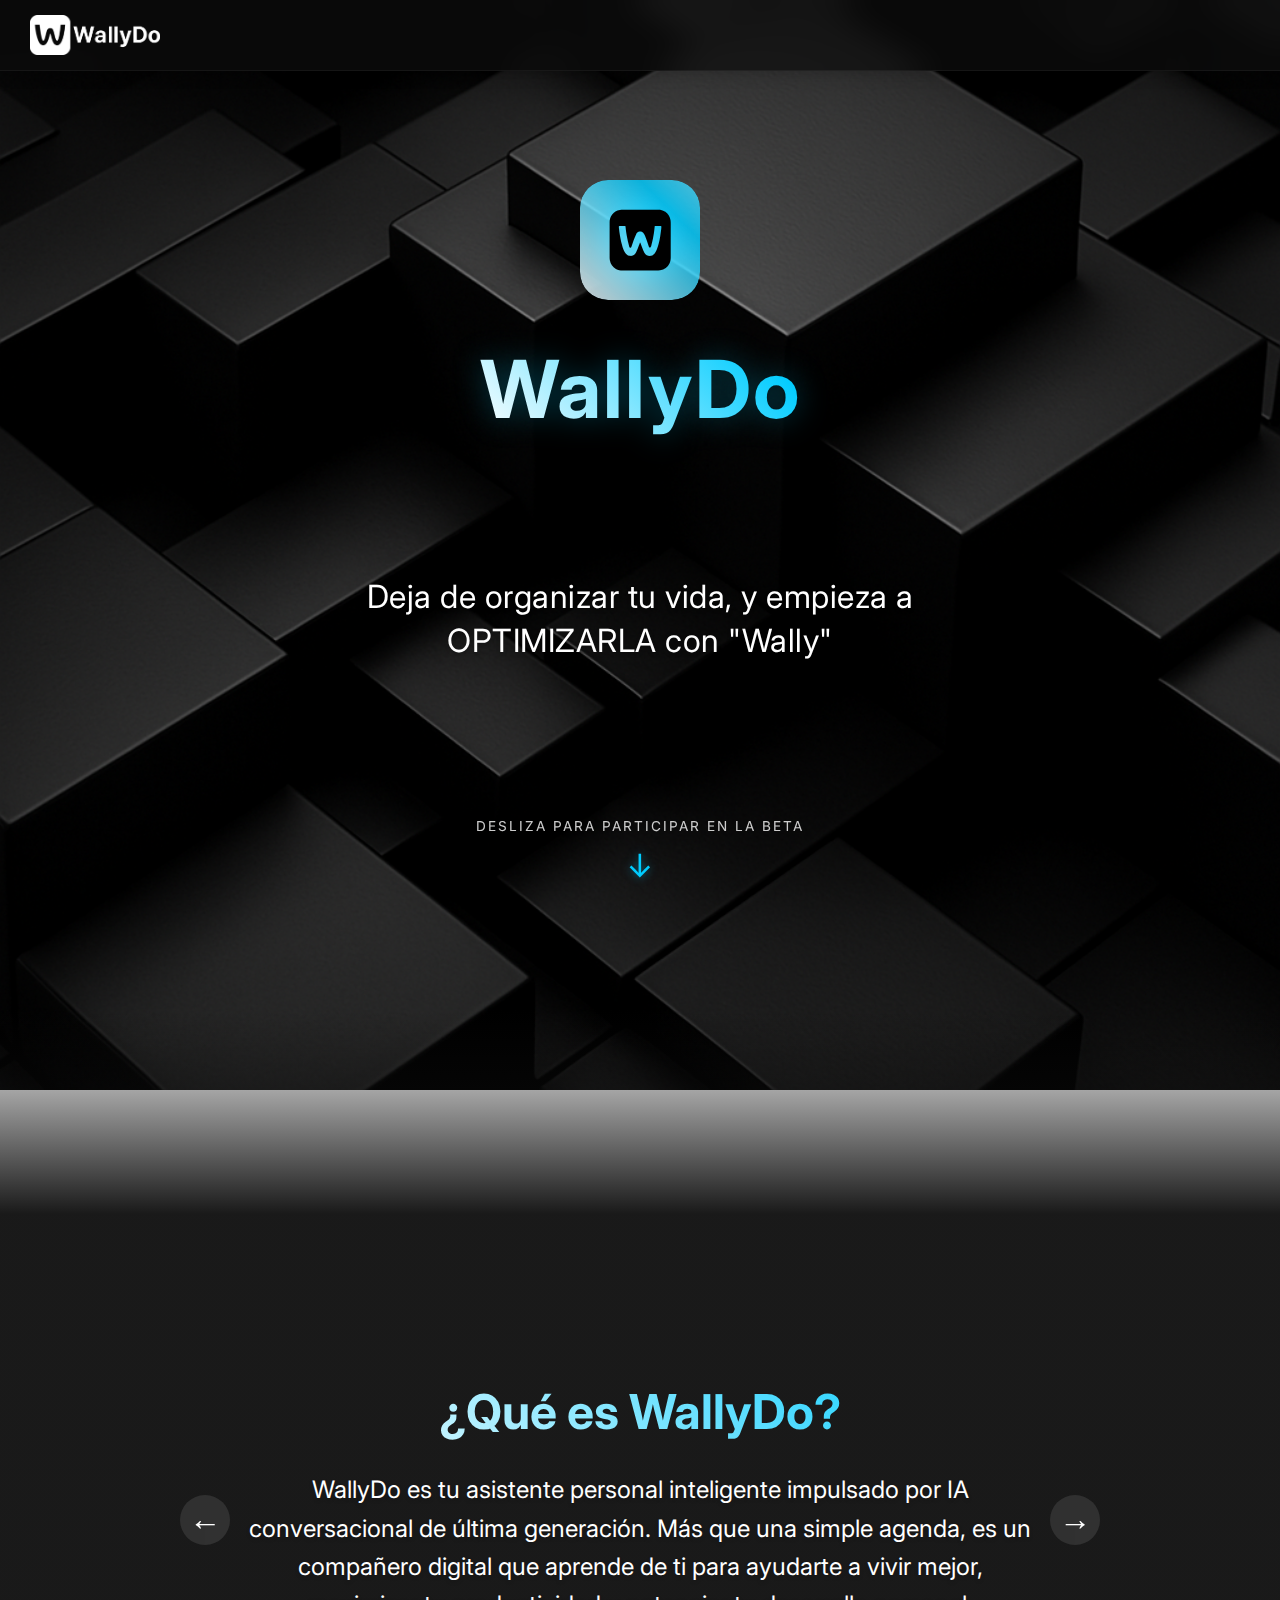
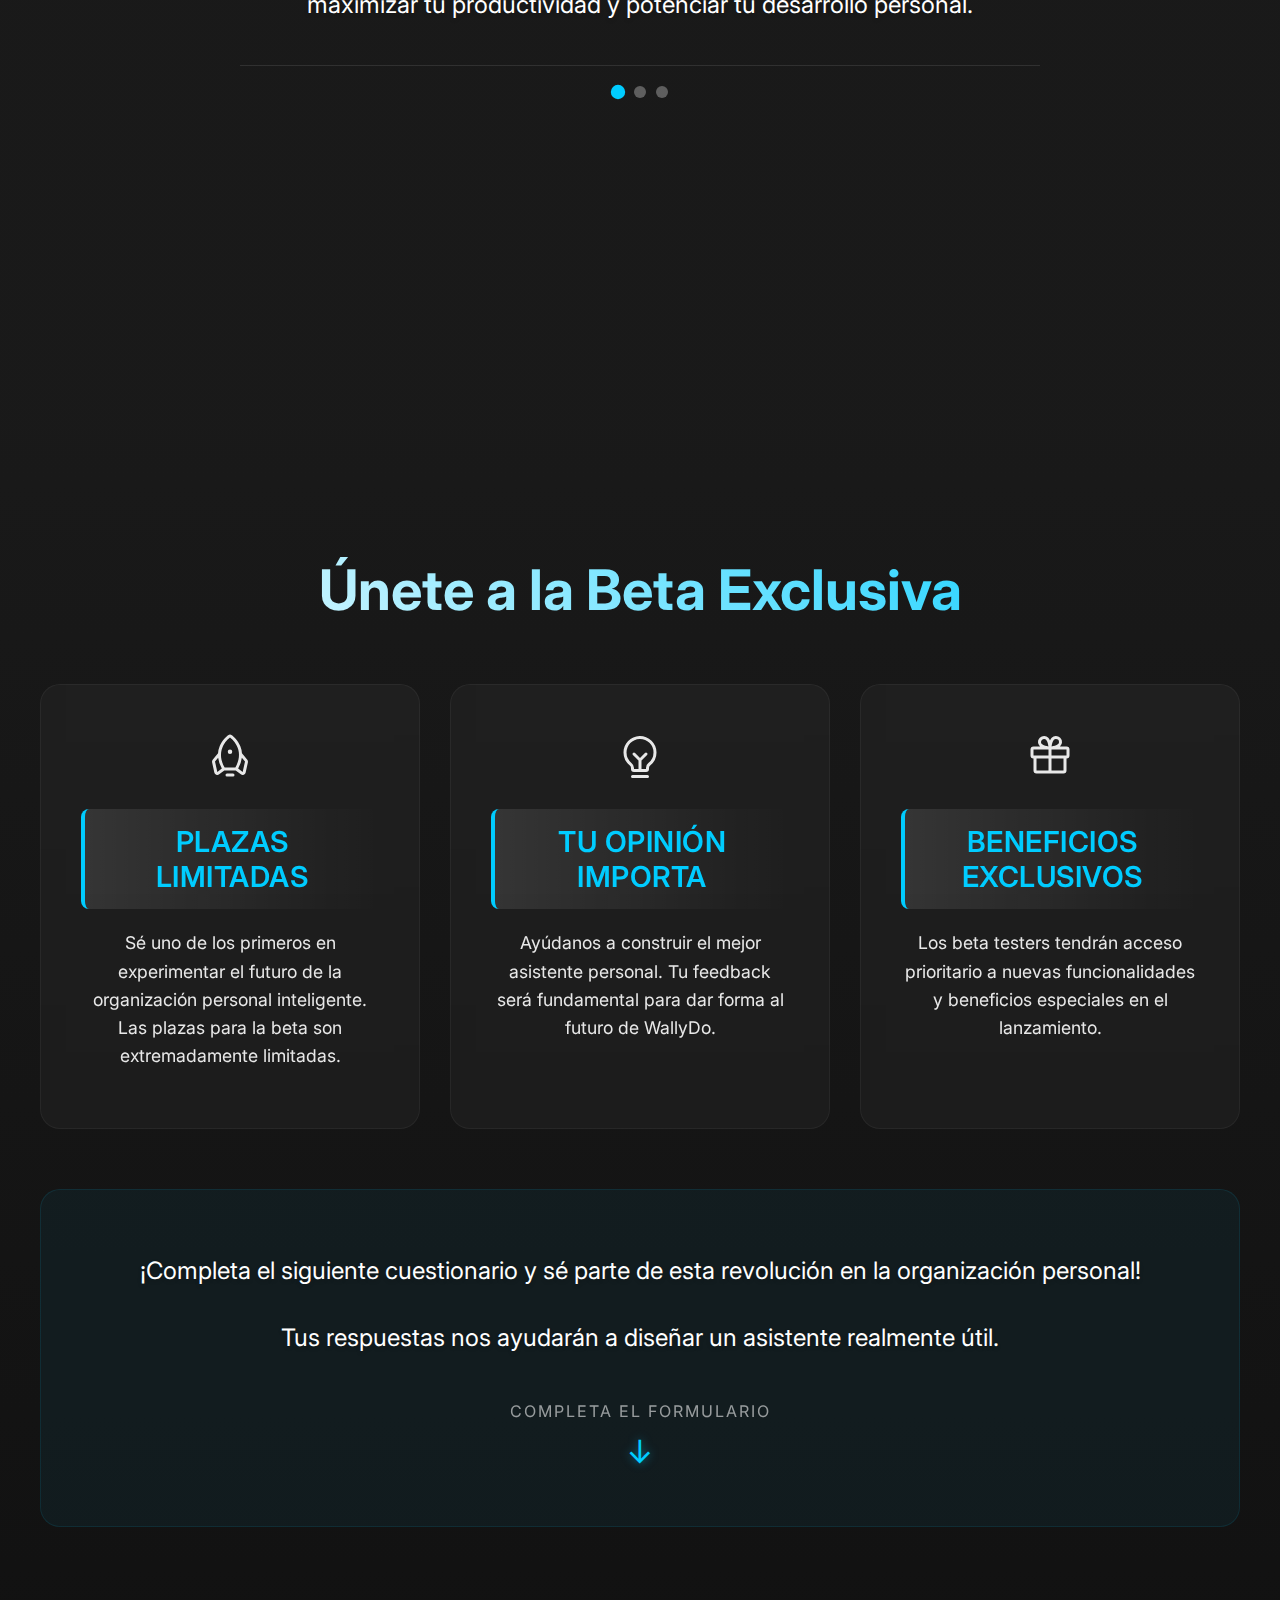
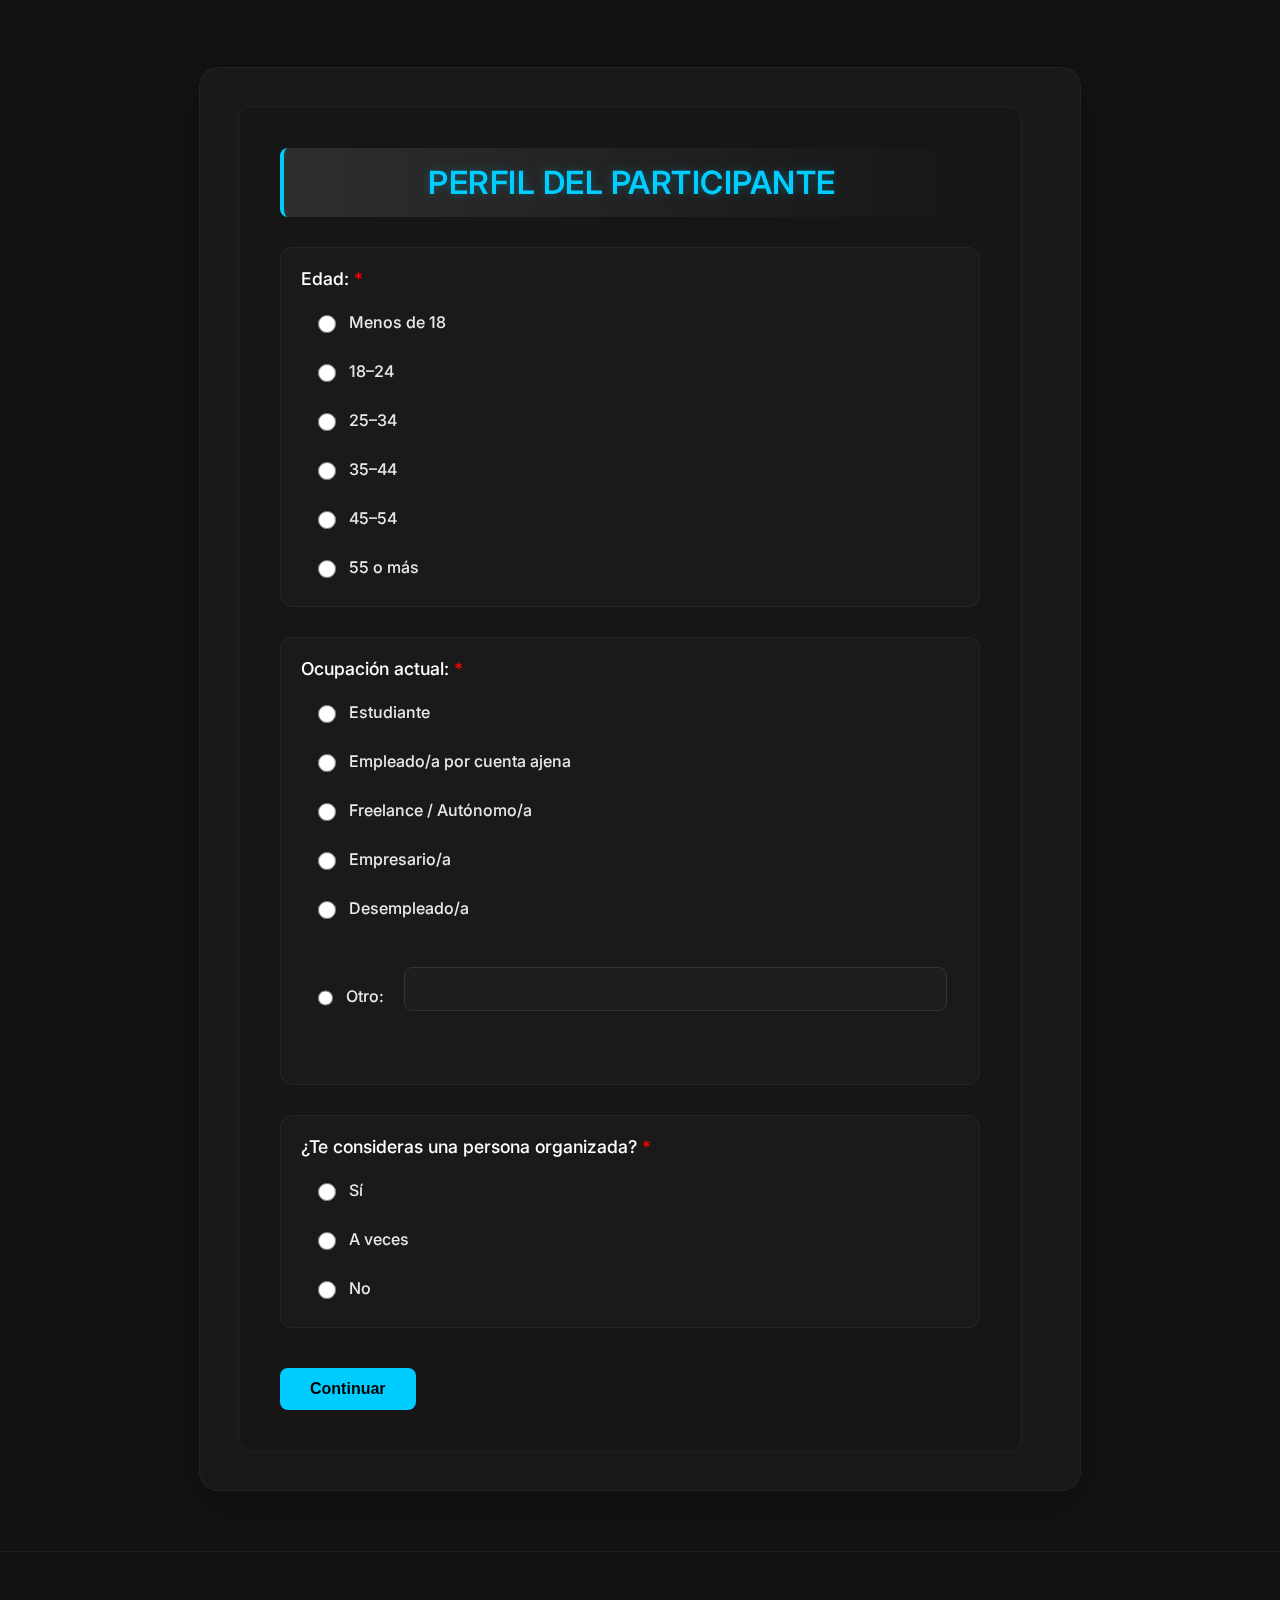
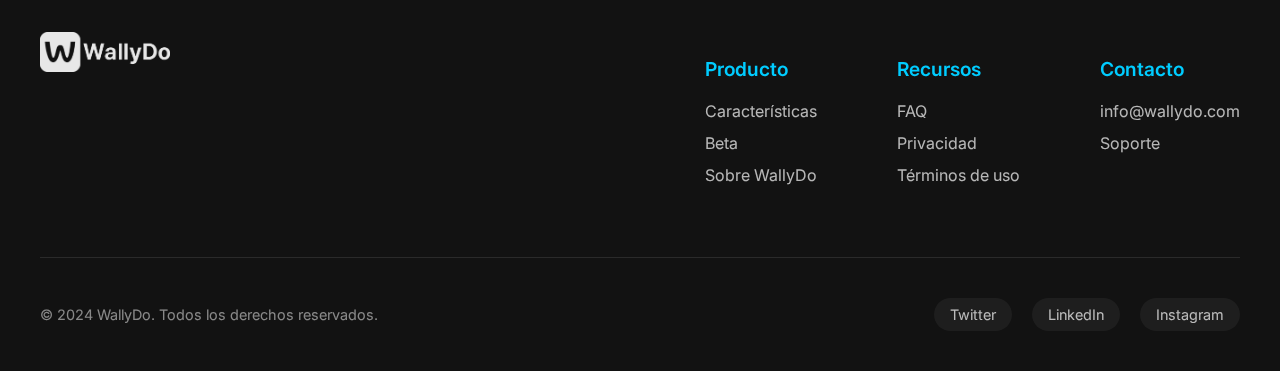
==== commit 635c630c: "Formulario 1" ====
--- a/index.html
+++ b/index.html
@@ -143,34 +143,33 @@
           <h3>Perfil del Participante</h3>
         
           <div class="question-group">
-            <label>Edad: <span style="color: red">*</span></label>
-            <div class="checkbox-group">
-              <label><input type="radio" name="edad" value="Menos de 18" required> Menos de 18</label>
-              <label><input type="radio" name="edad" value="18–24"> 18–24</label>
-              <label><input type="radio" name="edad" value="25–34"> 25–34</label>
-              <label><input type="radio" name="edad" value="35–44"> 35–44</label>
-              <label><input type="radio" name="edad" value="45–54"> 45–54</label>
-              <label><input type="radio" name="edad" value="55 o más"> 55 o más</label>
+            <label for="edad">Edad: <span style="color: red">*</span></label>
+            <div class="checkbox-group">
+              <label><input type="radio" name="edad" id="edad-menos-18" value="Menos de 18" autocomplete="off"> Menos de 18</label>
+              <label><input type="radio" name="edad" id="edad-18-24" value="18–24" autocomplete="off"> 18–24</label>
+              <label><input type="radio" name="edad" id="edad-25-34" value="25–34" autocomplete="off"> 25–34</label>
+              <label><input type="radio" name="edad" id="edad-35-44" value="35–44" autocomplete="off"> 35–44</label>
+              <label><input type="radio" name="edad" id="edad-45-54" value="45–54" autocomplete="off"> 45–54</label>
+              <label><input type="radio" name="edad" id="edad-55-mas" value="55 o más" autocomplete="off"> 55 o más</label>
               <div class="required-error">* Esta pregunta es obligatoria</div>
             </div>
             
           </div>
         
           <div class="question-group">
-            <label>Ocupación actual: <span style="color: red">*</span></label>
-            <div class="checkbox-group">
-              <label><input type="radio" name="ocupacion" value="Estudiante" required> Estudiante</label>
-              <label><input type="radio" name="ocupacion" value="Empleado"> Empleado/a por cuenta ajena</label>
-              <label><input type="radio" name="ocupacion" value="Freelance"> Freelance / Autónomo/a</label>
-              <label><input type="radio" name="ocupacion" value="Empresario"> Empresario/a</label>
-              <label><input type="radio" name="ocupacion" value="Desempleado"> Desempleado/a</label>
+            <label for="ocupacion">Ocupación actual: <span style="color: red">*</span></label>
+            <div class="checkbox-group">
+              <label><input type="radio" name="ocupacion" id="ocupacion-estudiante" value="Estudiante" autocomplete="off"> Estudiante</label>
+              <label><input type="radio" name="ocupacion" id="ocupacion-empleado" value="Empleado" autocomplete="off"> Empleado/a por cuenta ajena</label>
+              <label><input type="radio" name="ocupacion" id="ocupacion-freelance" value="Freelance" autocomplete="off"> Freelance / Autónomo/a</label>
+              <label><input type="radio" name="ocupacion" id="ocupacion-empresario" value="Empresario" autocomplete="off"> Empresario/a</label>
+              <label><input type="radio" name="ocupacion" id="ocupacion-desempleado" value="Desempleado" autocomplete="off"> Desempleado/a</label>
               <div class="otro-option">
                 <label>
-                  <input type="radio" name="ocupacion" value="otro">
+                  <input type="radio" name="ocupacion" id="ocupacion-otro" value="otro" autocomplete="off">
                   Otro:
-                  <input type="text" name="ocupacion_otro" class="otro-input" disabled>
+                  <input type="text" name="ocupacion_otro" id="ocupacion-otro-texto" class="otro-input" disabled autocomplete="off">
                 </label>
-                <span class="error-message">* Esta pregunta es obligatoria</span>
               </div>
               <div class="required-error">* Esta pregunta es obligatoria</div>
             </div>
@@ -180,7 +179,7 @@
           <div class="question-group">
             <label>¿Te consideras una persona organizada? <span style="color: red">*</span></label>
             <div class="checkbox-group">
-              <label><input type="radio" name="organizacion" value="Sí" required> Sí</label>
+              <label><input type="radio" name="organizacion" value="Sí"> Sí</label>
               <label><input type="radio" name="organizacion" value="A veces"> A veces</label>
               <label><input type="radio" name="organizacion" value="No"> No</label>
               <div class="required-error">* Esta pregunta es obligatoria</div>
@@ -199,7 +198,7 @@
           <div class="question-group">
             <label>¿Con qué frecuencia te sientes agobiado/a por tus tareas? <span style="color: red">*</span></label>
             <div class="checkbox-group">
-              <label><input type="radio" name="agobio" value="Todos los días" required> Todos los días</label>
+              <label><input type="radio" name="agobio" value="Todos los días"> Todos los días</label>
               <label><input type="radio" name="agobio" value="Varias veces por semana"> Varias veces por semana</label>
               <label><input type="radio" name="agobio" value="Ocasionalmente"> Ocasionalmente</label>
               <label><input type="radio" name="agobio" value="Casi nunca"> Casi nunca</label>
@@ -208,19 +207,19 @@
           </div>
         
           <div class="question-group">
-            <label>¿Qué herramientas usas para organizarte?<span style="color: red">*</span></label>
-            <div class="checkbox-group">
-              <label><input type="checkbox" name="herramientas" value="Agenda física" required> Agenda física</label>
-              <label><input type="checkbox" name="herramientas" value="Calendario digital"> Calendario digital</label>
-              <label><input type="checkbox" name="herramientas" value="Notion"> Notion</label>
-              <label><input type="checkbox" name="herramientas" value="Recordatorios"> Recordatorios del móvil</label>
-              <label><input type="checkbox" name="herramientas" value="Apps productividad"> Apps de productividad</label>
-              <label><input type="checkbox" name="herramientas" value="Ninguna"> No uso ninguna</label>
+            <label for="herramientas">¿Qué herramientas usas para organizarte?<span style="color: red">*</span></label>
+            <div class="checkbox-group">
+              <label><input type="checkbox" name="herramientas" id="herramientas-agenda" value="Agenda física" autocomplete="off"> Agenda física</label>
+              <label><input type="checkbox" name="herramientas" id="herramientas-calendario" value="Calendario digital" autocomplete="off"> Calendario digital</label>
+              <label><input type="checkbox" name="herramientas" id="herramientas-notion" value="Notion" autocomplete="off"> Notion</label>
+              <label><input type="checkbox" name="herramientas" id="herramientas-recordatorios" value="Recordatorios" autocomplete="off"> Recordatorios del móvil</label>
+              <label><input type="checkbox" name="herramientas" id="herramientas-apps" value="Apps productividad" autocomplete="off"> Apps de productividad</label>
+              <label><input type="checkbox" name="herramientas" id="herramientas-ninguna" value="Ninguna" autocomplete="off"> No uso ninguna</label>
               <div class="otro-option">
                 <label>
-                  <input type="checkbox" name="herramientas" value="otro">
+                  <input type="checkbox" name="herramientas" id="herramientas-otro" value="otro" autocomplete="off">
                   Otro:
-                  <input type="text" name="herramientas_otro" class="otro-input" disabled>
+                  <input type="text" name="herramientas_otro" id="herramientas-otro-texto" class="otro-input" disabled autocomplete="off">
                 </label>
               </div>
             </div>
@@ -230,7 +229,7 @@
           <div class="question-group">
             <label>¿Qué problemas tienes con esas herramientas?<span style="color: red">*</span></label>
             <div class="checkbox-group">
-              <label><input type="checkbox" name="problemas" value="Olvido usarlas" required> Me olvido de usarlas</label>
+              <label><input type="checkbox" name="problemas" value="Olvido usarlas"> Me olvido de usarlas</label>
               <label><input type="checkbox" name="problemas" value="Molesto actualizar"> Me resulta molesto actualizar</label>
               <label><input type="checkbox" name="problemas" value="No motivan"> No me motivan</label>
               <label><input type="checkbox" name="problemas" value="No entienden voz"> No entienden voz</label>
@@ -247,8 +246,8 @@
           </div>
         
           <div class="question-group">
-            <label>¿Qué tareas o hábitos te cuesta mantener?<span style="color: red">*</span></label>
-            <textarea name="habitos_cuestan" rows="3" placeholder="Escribe aquí..." required></textarea>
+            <label for="habitos_cuestan">¿Qué tareas o hábitos te cuesta mantener?<span style="color: red">*</span></label>
+            <textarea name="habitos_cuestan" id="habitos_cuestan" rows="3" placeholder="Escribe aquí..." required autocomplete="off"></textarea>
             <div class="required-error">* Esta pregunta es obligatoria</div>
           </div>
         
@@ -265,7 +264,7 @@
           <div class="question-group">
             <label>¿Qué te parecería un asistente que organizara tus tareas?<span style="color: red">*</span></label>
             <div class="checkbox-group">
-              <label><input type="radio" name="asistente_opinion" value="Me encantaría" required> Me encantaría</label>
+              <label><input type="radio" name="asistente_opinion" value="Me encantaría"> Me encantaría</label>
               <label><input type="radio" name="asistente_opinion" value="Lo usaría si es fácil"> Lo usaría si es fácil</label>
               <label><input type="radio" name="asistente_opinion" value="Dudas"> Me genera dudas</label>
               <label><input type="radio" name="asistente_opinion" value="No interesa"> No me interesa</label>
@@ -276,7 +275,7 @@
           <div class="question-group">
             <label>¿Qué funciones te gustaría que tuviera?<span style="color: red">*</span></label>
             <div class="checkbox-group">
-              <label><input type="checkbox" name="funciones" value="Capturar por voz o texto" required> Capturar tareas por voz o texto</label>
+              <label><input type="checkbox" name="funciones" value="Capturar por voz o texto" > Capturar tareas por voz o texto</label>
               <label><input type="checkbox" name="funciones" value="Recomendar hábitos"> Recomendar hábitos</label>
               <label><input type="checkbox" name="funciones" value="Motivar"> Motivar a cumplir objetivos</label>
               <label><input type="checkbox" name="funciones" value="Detectar tareas"> Detectar tareas automáticamente</label>
@@ -296,7 +295,7 @@
           <div class="question-group">
             <label>¿Qué tipo de personalidad prefieres en el asistente?<span style="color: red">*</span></label>
             <div class="checkbox-group">
-              <label><input type="radio" name="personalidad" value="Cercano" required> Cercano y humano</label>
+              <label><input type="radio" name="personalidad" value="Cercano"> Cercano y humano</label>
               <label><input type="radio" name="personalidad" value="Neutral"> Neutral y profesional</label>
               <label><input type="radio" name="personalidad" value="Sin preferencia"> Sin preferencia</label>
             </div>
@@ -326,8 +325,10 @@
             <label><input type="radio" name="participacion" value="No"> No</label>
           </div>
         
-          <label>Correo para unirte a la beta (opcional):</label>
-          <input type="email" name="email" placeholder="tu@email.com">
+          <div class="question-group">
+            <label for="email">Correo para unirte a la beta (opcional):</label>
+            <input type="email" name="email" id="email" placeholder="tu@email.com" autocomplete="email">
+          </div>
         
           <div class="form-navigation">
             <button type="button" class="prev-btn">Volver</button>
--- a/style.css
+++ b/style.css
@@ -1,8 +1,8 @@
 body {
-  margin: 0;
+    margin: 0;
   padding: 0;
   background: url('assets/fondo-cubos.jpg') center center / cover no-repeat fixed;
-  font-family: 'Inter', sans-serif;
+    font-family: 'Inter', sans-serif;
   position: relative;
   overflow-y: auto;
   overflow-x: hidden;
@@ -81,9 +81,9 @@
     align-items: center;
     justify-content: space-between;
     min-height: 80vh;
-}
-
-.logo {
+  }
+  
+  .logo {
     display: flex;
     flex-direction: column;
     align-items: center;
@@ -125,9 +125,9 @@
     filter: drop-shadow(0 0 30px rgba(0, 204, 255, 0.5));
     opacity: 0.8;
     border-radius: 28px;
-}
-
-.title {
+  }
+  
+  .title {
     font-size: 5rem;
     font-weight: 700;
     letter-spacing: 2px;
@@ -137,9 +137,9 @@
     -webkit-text-fill-color: transparent;
     animation: shine 3s linear infinite;
     filter: drop-shadow(0 0 15px rgba(0, 204, 255, 0.3));
-}
-
-.description {
+  }
+  
+  .description {
     font-size: 2rem;
     line-height: 1.4;
     color: #fff;
@@ -374,14 +374,14 @@
 
 @keyframes fadeIn {
     from {
-        opacity: 0;
-        transform: translateY(20px);
+      opacity: 0;
+      transform: scale(0.95);
     }
     to {
-        opacity: 1;
-        transform: translateY(0);
-    }
-}
+      opacity: 1;
+      transform: scale(1);
+    }
+  }
 
 @keyframes rotate {
     from {
@@ -464,9 +464,9 @@
     50% {
         transform: translateY(-5px);
     }
-}
-
-form {
+  }
+  
+  form {
     width: 100%;
     max-width: 700px;
     display: flex;
@@ -476,9 +476,9 @@
     padding: 40px;
     border-radius: 12px;
     box-shadow: 0 0 10px rgba(255, 255, 255, 0.05);
-}
-
-h3 {
+  }
+  
+  h3 {
     font-size: 1.5rem;
     color: #ffffff;
     margin: 0 0 30px 0;
@@ -489,12 +489,12 @@
     font-weight: 600;
     letter-spacing: 0.5px;
     text-transform: uppercase;
-}
-
-input[type="text"],
-input[type="email"],
-textarea,
-select {
+  }
+  
+  input[type="text"],
+  input[type="email"],
+  textarea,
+  select {
     padding: 12px;
     background-color: #1e1e1e;
     border: 1px solid #333;
@@ -502,11 +502,10 @@
     color: #fff;
     font-size: 1rem;
     width: 100%;
-}
-
+  }
+  
 .thanks {
     display: none;
-    position: relative;
     width: 100%;
     padding: 40px 20px;
     text-align: center;
@@ -553,8 +552,14 @@
 
 .thanks.show {
     display: flex;
-    opacity: 1;
-}
+    justify-content: center;
+    align-items: center;
+    position: fixed;
+    inset: 0;
+    background-color: rgba(0, 0, 0, 0.8);
+    z-index: 2000;
+    animation: fadeIn 0.5s ease-in-out;
+  }
 
 .thanks-content {
     background: linear-gradient(145deg, rgba(255, 255, 255, 0.1), rgba(255, 255, 255, 0.05));
@@ -1142,7 +1147,7 @@
     color: #00ccff;
     font-size: 1.2rem;
     margin-bottom: 20px;
-    font-weight: 600;
+  font-weight: 600;
 }
 
 .footer-column ul {
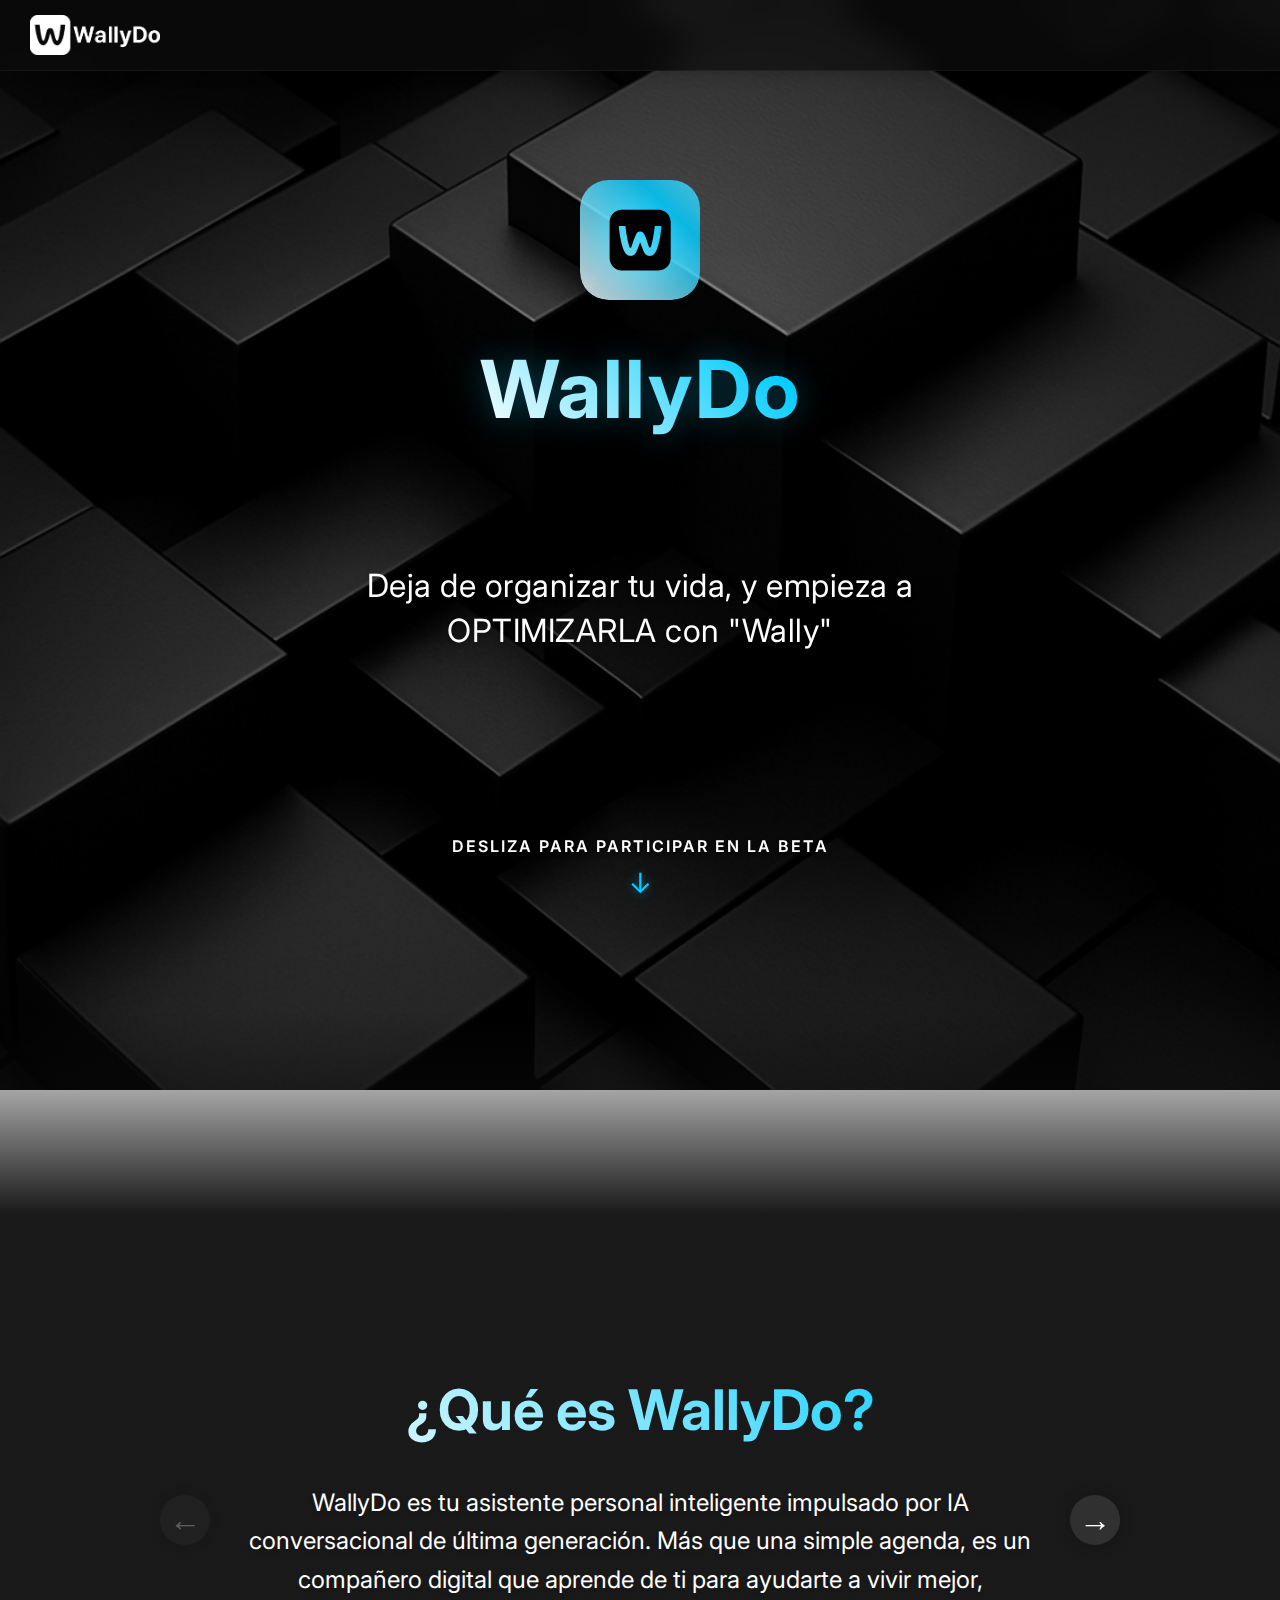
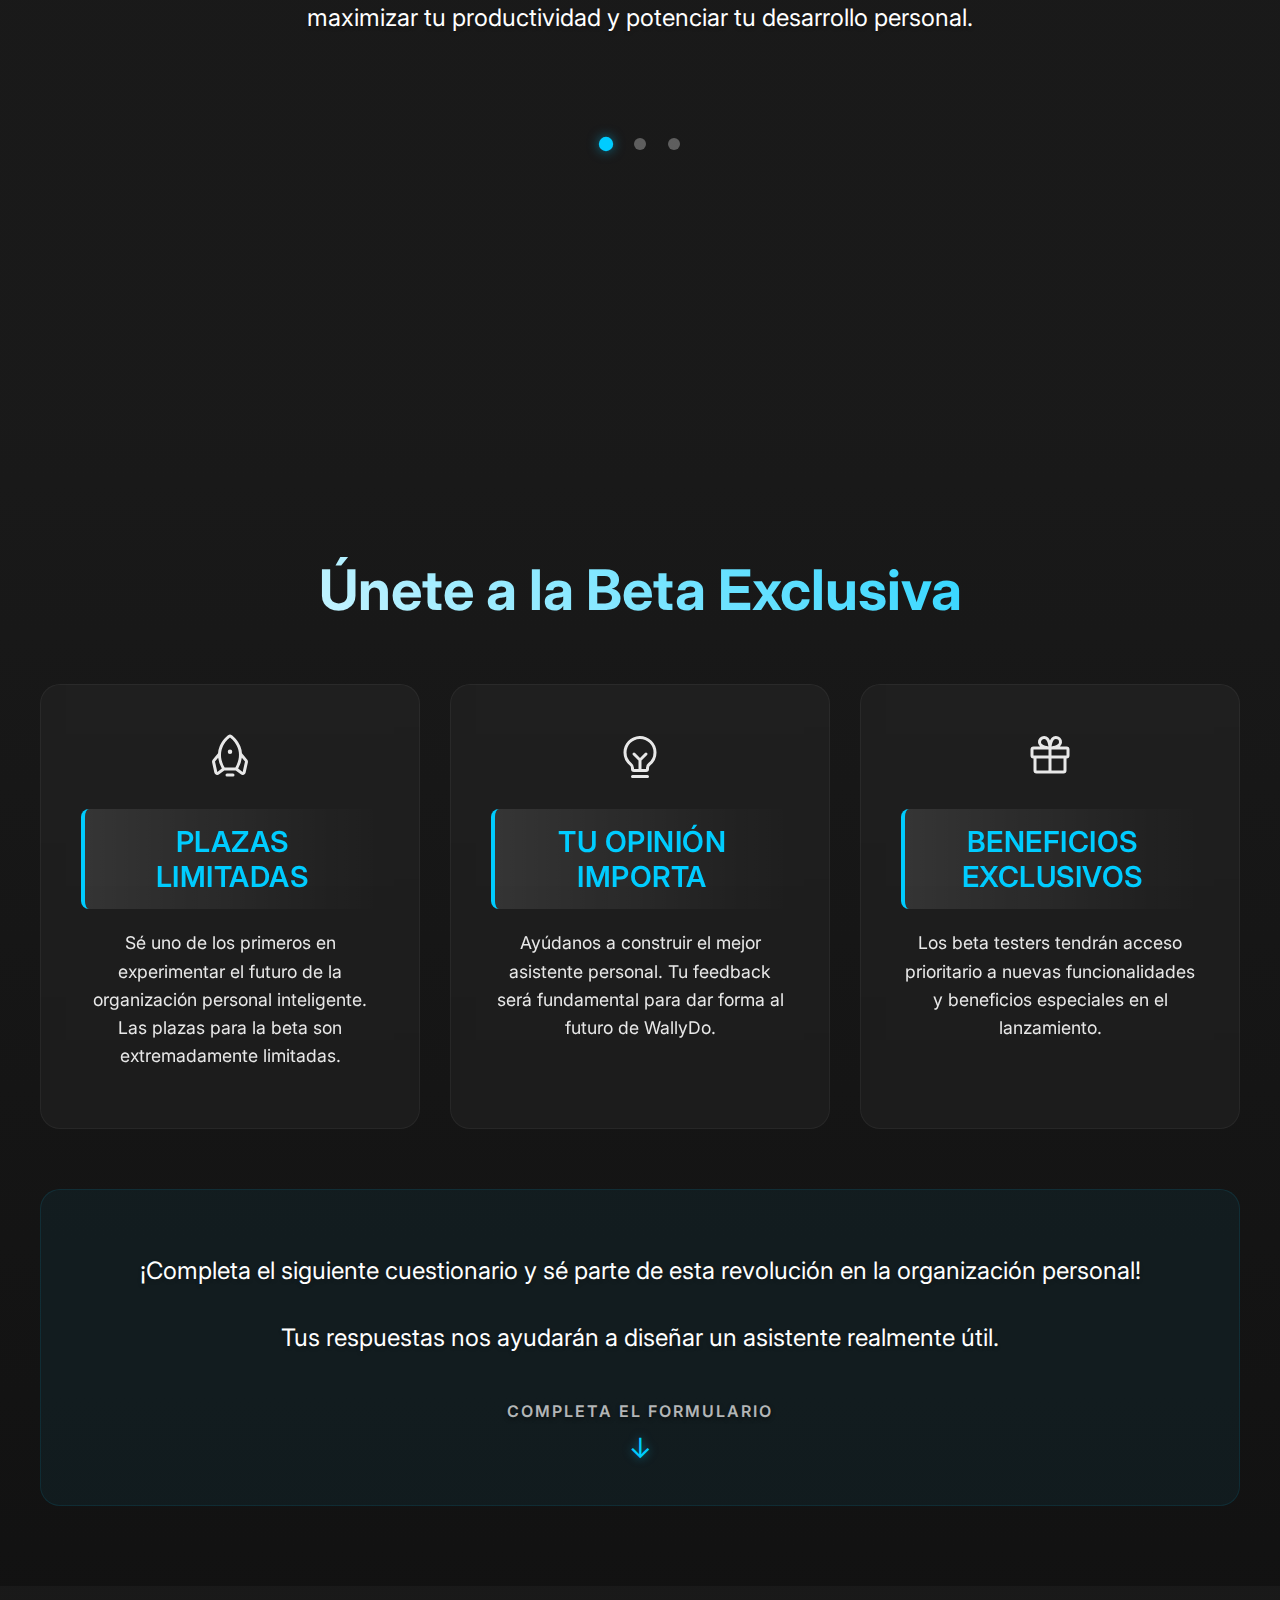
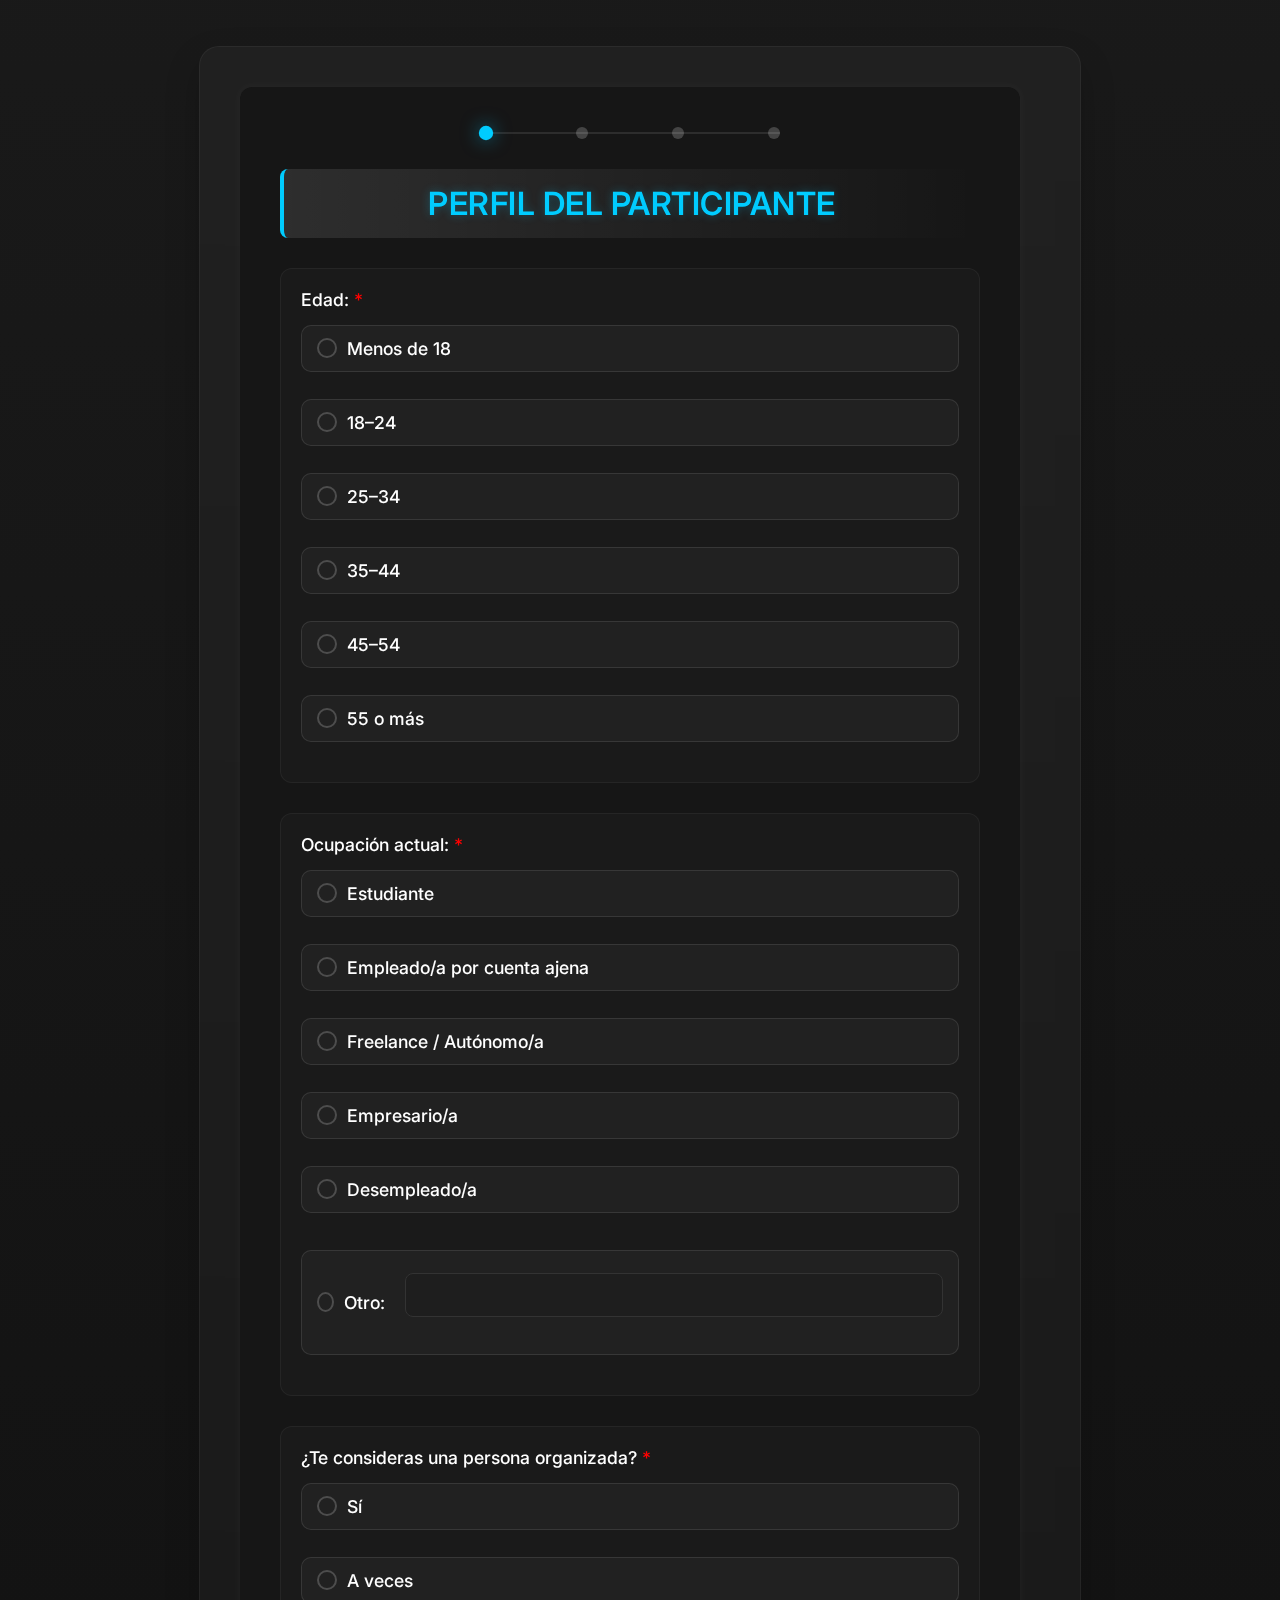
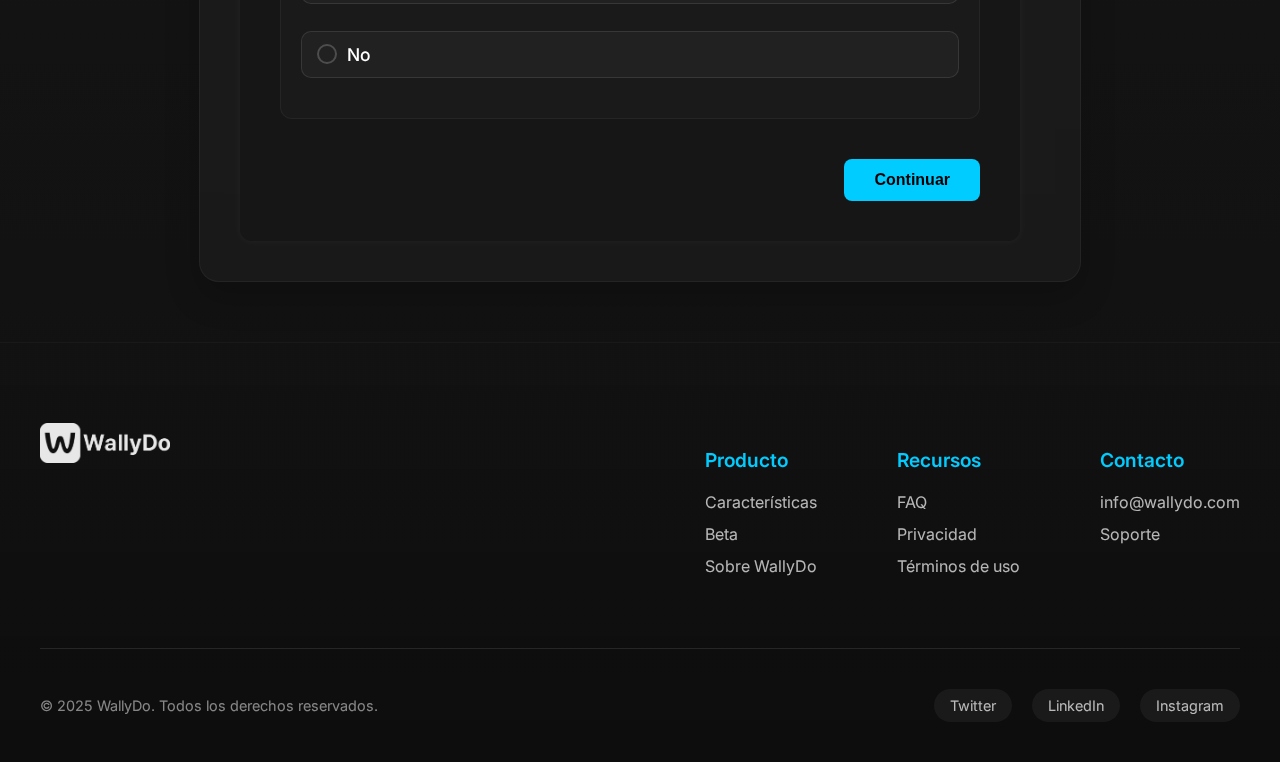
==== commit a7f3f7d0: "Parte light terminada al completo" ====
--- a/index.html
+++ b/index.html
@@ -137,6 +137,15 @@
     
 
       <form id="feedback-form">
+        <div class="form-progress">
+          <div class="progress-bar">
+            <div class="progress-step active" data-step="1"></div>
+            <div class="progress-step" data-step="2"></div>
+            <div class="progress-step" data-step="3"></div>
+            <div class="progress-step" data-step="4"></div>
+          </div>
+        </div>
+
         <!-- Paso 1 -->
         <!-- PASO 1 -->
         <div class="form-step">
@@ -151,7 +160,6 @@
               <label><input type="radio" name="edad" id="edad-35-44" value="35–44" autocomplete="off"> 35–44</label>
               <label><input type="radio" name="edad" id="edad-45-54" value="45–54" autocomplete="off"> 45–54</label>
               <label><input type="radio" name="edad" id="edad-55-mas" value="55 o más" autocomplete="off"> 55 o más</label>
-              <div class="required-error">* Esta pregunta es obligatoria</div>
             </div>
             
           </div>
@@ -171,7 +179,6 @@
                   <input type="text" name="ocupacion_otro" id="ocupacion-otro-texto" class="otro-input" disabled autocomplete="off">
                 </label>
               </div>
-              <div class="required-error">* Esta pregunta es obligatoria</div>
             </div>
             
           </div>
@@ -182,12 +189,11 @@
               <label><input type="radio" name="organizacion" value="Sí"> Sí</label>
               <label><input type="radio" name="organizacion" value="A veces"> A veces</label>
               <label><input type="radio" name="organizacion" value="No"> No</label>
-              <div class="required-error">* Esta pregunta es obligatoria</div>
             </div>
             
           </div>
           <div class="form-navigation">
-            <button type="button" class="next-btn">Continuar</button>
+            <button type="button" class="next-btn right-align">Continuar</button>
           </div>
         </div>
         
@@ -203,18 +209,17 @@
               <label><input type="radio" name="agobio" value="Ocasionalmente"> Ocasionalmente</label>
               <label><input type="radio" name="agobio" value="Casi nunca"> Casi nunca</label>
             </div>
-            <div class="required-error">Esta pregunta es obligatoria</div>
           </div>
         
           <div class="question-group">
             <label for="herramientas">¿Qué herramientas usas para organizarte?<span style="color: red">*</span></label>
             <div class="checkbox-group">
-              <label><input type="checkbox" name="herramientas" id="herramientas-agenda" value="Agenda física" autocomplete="off"> Agenda física</label>
-              <label><input type="checkbox" name="herramientas" id="herramientas-calendario" value="Calendario digital" autocomplete="off"> Calendario digital</label>
-              <label><input type="checkbox" name="herramientas" id="herramientas-notion" value="Notion" autocomplete="off"> Notion</label>
-              <label><input type="checkbox" name="herramientas" id="herramientas-recordatorios" value="Recordatorios" autocomplete="off"> Recordatorios del móvil</label>
-              <label><input type="checkbox" name="herramientas" id="herramientas-apps" value="Apps productividad" autocomplete="off"> Apps de productividad</label>
-              <label><input type="checkbox" name="herramientas" id="herramientas-ninguna" value="Ninguna" autocomplete="off"> No uso ninguna</label>
+              <label><input type="checkbox" name="herramientas" id="herramientas-agenda" value="Agenda física"> Agenda física</label>
+              <label><input type="checkbox" name="herramientas" id="herramientas-calendario" value="Calendario digital" "> Calendario digital</label>
+              <label><input type="checkbox" name="herramientas" id="herramientas-notion" value="Notion"> Notion</label>
+              <label><input type="checkbox" name="herramientas" id="herramientas-recordatorios" value="Recordatorios" > Recordatorios del móvil</label>
+              <label><input type="checkbox" name="herramientas" id="herramientas-apps" value="Apps productividad" > Apps de productividad</label>
+              <label><input type="checkbox" name="herramientas" id="herramientas-ninguna" value="Ninguna" > No uso ninguna</label>
               <div class="otro-option">
                 <label>
                   <input type="checkbox" name="herramientas" id="herramientas-otro" value="otro" autocomplete="off">
@@ -223,7 +228,6 @@
                 </label>
               </div>
             </div>
-            <div class="required-error">* Esta pregunta es obligatoria</div>
           </div>
         
           <div class="question-group">
@@ -242,13 +246,13 @@
                 </label>
               </div>
             </div>
-            <div class="required-error">* Esta pregunta es obligatoria</div>
+
           </div>
         
           <div class="question-group">
             <label for="habitos_cuestan">¿Qué tareas o hábitos te cuesta mantener?<span style="color: red">*</span></label>
             <textarea name="habitos_cuestan" id="habitos_cuestan" rows="3" placeholder="Escribe aquí..." required autocomplete="off"></textarea>
-            <div class="required-error">* Esta pregunta es obligatoria</div>
+
           </div>
         
           <div class="form-navigation">
@@ -269,7 +273,6 @@
               <label><input type="radio" name="asistente_opinion" value="Dudas"> Me genera dudas</label>
               <label><input type="radio" name="asistente_opinion" value="No interesa"> No me interesa</label>
             </div>
-            <div class="required-error">* Esta pregunta es obligatoria</div>
           </div>
         
           <div class="question-group">
@@ -289,7 +292,6 @@
                 </label>
               </div>
             </div>
-            <div class="required-error">* Esta pregunta es obligatoria</div>
           </div>
         
           <div class="question-group">
@@ -299,7 +301,6 @@
               <label><input type="radio" name="personalidad" value="Neutral"> Neutral y profesional</label>
               <label><input type="radio" name="personalidad" value="Sin preferencia"> Sin preferencia</label>
             </div>
-            <div class="required-error">* Esta pregunta es obligatoria</div>
           </div>
         
           <div class="form-navigation">
@@ -315,8 +316,7 @@
           <div class="question-group">
             <label>¿Qué te gustaría que tuviera el asistente?<span style="color: red">*</span></label>
             <textarea name="sugerencias" rows="3" placeholder="Escribe tu sugerencia..." required></textarea>
-            <div class="required-error">* Esta pregunta es obligatoria</div>
-          </div>
+            <div class="required-error">* Esta pregunta es obligatoria</div>          </div>
         
           <label>¿Te interesaría participar en las pruebas futuras?</label>
           <div class="checkbox-group">
@@ -384,7 +384,7 @@
     </div>
     
     <div class="footer-bottom">
-      <p>&copy; 2024 WallyDo. Todos los derechos reservados.</p>
+      <p>&copy; 2025 WallyDo. Todos los derechos reservados.</p>
       <div class="social-links">
         <a href="#" class="social-link">Twitter</a>
         <a href="#" class="social-link">LinkedIn</a>
--- a/style.css
+++ b/style.css
@@ -60,6 +60,7 @@
     display: flex;
     align-items: center;
     justify-content: center;
+    overflow: hidden;
 }
 
 .hero::before {
@@ -150,33 +151,41 @@
 }
 
 .scroll-indicator {
-    position: relative;
-    text-align: center;
-    animation: fadeInUp 1s ease-out 1s both;
+    display: flex;
+    flex-direction: column;
+    align-items: center;
+    margin-top: 40px;
     cursor: pointer;
-    transition: transform 0.3s ease;
-    padding: 15px;
+    position: relative;
+    z-index: 10;
+    transition: all 0.3s ease;
+}
+
+.scroll-indicator:hover {
+    transform: translateY(-2px);
 }
 
 .scroll-indicator p {
+    font-size: 16px;
+    font-weight: 600;
+    letter-spacing: 2px;
+    margin-bottom: 10px;
     color: #fff;
-    margin: 0 0 10px 0;
-    font-size: 0.85rem;
-    letter-spacing: 2px;
-    line-height: 1.4;
-    opacity: 0.8;
+    text-shadow: 0 2px 4px rgba(0, 0, 0, 0.5);
 }
 
 .scroll-arrow {
-    font-size: 2rem;
+    font-size: 28px;
+    animation: bounce 2s infinite;
     color: #00ccff;
-    animation: bounce 2s infinite;
     text-shadow: 0 0 10px rgba(0, 204, 255, 0.5);
 }
 
 .form-section {
     min-height: 100vh;
-    background: rgba(13, 13, 13, 0.98);
+    background: linear-gradient(to bottom, rgba(13, 13, 13, 0.95), rgba(13, 13, 13, 0.98)),
+                url('data:image/svg+xml,<svg xmlns="http://www.w3.org/2000/svg" width="100" height="100" viewBox="0 0 100 100"><rect width="100" height="100" fill="none"/><circle cx="50" cy="50" r="1" fill="rgba(255,255,255,0.05)"/></svg>');
+    background-size: cover, 20px 20px;
     padding: 60px 20px;
     position: relative;
     z-index: 2;
@@ -227,6 +236,12 @@
     padding: 20px;
     border-radius: 12px;
     border: 1px solid rgba(255, 255, 255, 0.05);
+    transition: all 0.3s ease;
+}
+
+.question-group.error {
+    border: 1px solid #ff4444;
+    background: rgba(255, 68, 68, 0.05);
 }
 
 .question-group label {
@@ -237,6 +252,10 @@
     font-weight: 500;
 }
 
+.question-group.error label {
+    color: #ff4444;
+}
+
 .checkbox-group {
     display: flex;
     flex-direction: column;
@@ -248,27 +267,73 @@
 }
 
 .checkbox-group label {
-    color: rgba(255, 255, 255, 0.9);
-    font-size: 1rem;
+    position: relative;
+    padding: 12px 15px;
+    border-radius: 10px;
+    background: rgba(255, 255, 255, 0.03);
+    border: 1px solid rgba(255, 255, 255, 0.1);
+    transition: all 0.3s ease;
     display: flex;
     align-items: center;
     gap: 10px;
-    margin: 0;
-    cursor: pointer;
-    padding: 8px 12px;
-    border-radius: 8px;
-    transition: all 0.3s ease;
 }
 
 .checkbox-group label:hover {
-    background: rgba(255, 255, 255, 0.05);
+    background: rgba(0, 204, 255, 0.05);
+    border-color: rgba(0, 204, 255, 0.2);
+    transform: translateX(5px);
 }
 
 .checkbox-group input[type="radio"],
 .checkbox-group input[type="checkbox"] {
-    width: 18px;
-    height: 18px;
+    appearance: none;
+    -webkit-appearance: none;
+    width: 20px;
+    height: 20px;
+    border: 2px solid rgba(255, 255, 255, 0.2);
+    border-radius: 50%;
+    margin: 0;
+    position: relative;
     cursor: pointer;
+    transition: all 0.3s ease;
+}
+
+.checkbox-group input[type="checkbox"] {
+    border-radius: 6px;
+}
+
+.checkbox-group input[type="radio"]:checked,
+.checkbox-group input[type="checkbox"]:checked {
+    border-color: #00ccff;
+    background: #00ccff;
+}
+
+.checkbox-group input[type="radio"]:checked::after,
+.checkbox-group input[type="checkbox"]:checked::after {
+    content: '';
+    position: absolute;
+    top: 50%;
+    left: 50%;
+    transform: translate(-50%, -50%);
+    width: 10px;
+    height: 10px;
+    background: white;
+    border-radius: 50%;
+}
+
+.checkbox-group input[type="checkbox"]:checked::after {
+    width: 6px;
+    height: 12px;
+    border-radius: 0;
+    border: solid white;
+    border-width: 0 2px 2px 0;
+    background: transparent;
+    transform: translate(-50%, -60%) rotate(45deg);
+}
+
+.checkbox-group label:hover input[type="radio"],
+.checkbox-group label:hover input[type="checkbox"] {
+    border-color: rgba(0, 204, 255, 0.5);
 }
 
 .otro-option {
@@ -283,6 +348,18 @@
     background: rgba(255, 255, 255, 0.05);
     color: white;
     width: 200px;
+    transition: all 0.3s ease;
+}
+
+.otro-input.error {
+    border-color: #ff4444;
+    background: rgba(255, 68, 68, 0.05);
+}
+
+.otro-input:focus {
+    outline: none;
+    border-color: #00ccff;
+    box-shadow: 0 0 10px rgba(0, 204, 255, 0.2);
 }
 
 .form-navigation {
@@ -290,6 +367,22 @@
     justify-content: space-between;
     margin-top: 40px;
     gap: 20px;
+}
+
+/* Estilos específicos para el primer paso */
+.form-step:first-child .form-navigation {
+    justify-content: flex-end;
+    width: 100%;
+}
+
+.form-step:first-child .form-navigation .next-btn {
+    margin-left: auto;
+    width: auto;
+}
+
+/* Estilos para los demás pasos */
+.form-step:not(:first-child) .form-navigation {
+    justify-content: space-between;
 }
 
 .next-btn,
@@ -329,11 +422,10 @@
     display: none;
     color: #ff4444;
     font-size: 0.9rem;
-    margin-top: 5px;
-}
-
-.question-group.error .required-error {
-    display: block;
+    margin-top: 10px;
+    padding: 8px 12px;
+    background: rgba(255, 68, 68, 0.1);
+    border-radius: 6px;
 }
 
 textarea {
@@ -506,60 +598,25 @@
   
 .thanks {
     display: none;
-    width: 100%;
-    padding: 40px 20px;
+    position: fixed;
+    top: 50%;
+    left: 50%;
+    transform: translate(-50%, -50%);
+    z-index: 1000;
+    background-color: rgba(0, 0, 0, 0.9);
+    padding: 30px;
+    border-radius: 15px;
+    width: 90%;
+    max-width: 600px;
     text-align: center;
-}
-
-.thanks-content {
-    background: rgba(255, 255, 255, 0.03);
-    border-radius: 20px;
-    padding: 50px 30px;
-    box-shadow: 0 15px 35px rgba(0, 0, 0, 0.2);
-    border: 1px solid rgba(255, 255, 255, 0.05);
-    max-width: 700px;
-    margin: 0 auto;
-}
-
-.thanks-icon {
-    width: 80px;
-    height: 80px;
-    margin-bottom: 30px;
-    filter: drop-shadow(0 0 10px rgba(0, 204, 255, 0.5));
-}
-
-.thanks h3 {
-    color: #00ccff;
-    font-size: 2rem;
-    margin-bottom: 20px;
-    text-shadow: 0 0 10px rgba(0, 204, 255, 0.3);
-}
-
-.thanks p {
-    color: white;
-    font-size: 1.1rem;
-    margin-bottom: 15px;
-    max-width: 600px;
-    margin-left: auto;
-    margin-right: auto;
-}
-
-.thanks-note {
-    color: rgba(255, 255, 255, 0.7) !important;
-    font-size: 0.95rem !important;
-    margin-top: 30px;
+    box-shadow: 0 0 20px rgba(0, 0, 0, 0.5);
+    transition: opacity 0.3s ease;
 }
 
 .thanks.show {
-    display: flex;
-    justify-content: center;
-    align-items: center;
-    position: fixed;
-    inset: 0;
-    background-color: rgba(0, 0, 0, 0.8);
-    z-index: 2000;
-    animation: fadeIn 0.5s ease-in-out;
-  }
+    display: block;
+    opacity: 1;
+}
 
 .thanks-content {
     background: linear-gradient(145deg, rgba(255, 255, 255, 0.1), rgba(255, 255, 255, 0.05));
@@ -805,34 +862,46 @@
 
 .description-container {
     position: relative;
-    max-width: 1200px;
+    max-width: 1000px;
     margin: 0 auto;
-    padding: 40px 60px;
+    padding: 0;
+    min-height: 400px;
+    display: flex;
+    flex-direction: column;
+    align-items: center;
+    justify-content: center;
 }
 
 .description-slide {
     display: none;
     opacity: 0;
-    transform: translateY(20px);
+    transform: translateX(50px);
     transition: all 0.5s ease-out;
+    position: relative;
+    width: 100%;
+    padding: 40px 80px;
+    box-sizing: border-box;
+    margin: 0 auto;
 }
 
 .description-slide.active {
     display: block;
     opacity: 1;
-    transform: translateY(0);
+    transform: translateX(0);
 }
 
 .description-slide h2 {
-    font-size: 3rem;
+    font-size: 3.5rem;
     color: #fff;
-    margin-bottom: 30px;
+    margin-bottom: 40px;
     text-align: center;
     background: linear-gradient(45deg, #ffffff 0%, #00ccff 50%, #ffffff 100%);
     background-size: 200% auto;
     -webkit-background-clip: text;
     -webkit-text-fill-color: transparent;
     animation: shine 3s linear infinite;
+    padding: 0;
+    line-height: 1.2;
 }
 
 .description-slide p {
@@ -843,6 +912,7 @@
     max-width: 800px;
     margin: 0 auto;
     text-shadow: 0 2px 4px rgba(0,0,0,0.2);
+    padding: 0;
 }
 
 .features-grid {
@@ -911,10 +981,12 @@
 .description-navigation {
     display: flex;
     justify-content: center;
-    gap: 10px;
+    gap: 12px;
     margin-top: 40px;
     padding-top: 20px;
-    border-top: 1px solid rgba(255, 255, 255, 0.1);
+    width: 100%;
+    position: relative;
+    z-index: 20;
 }
 
 .nav-dot {
@@ -926,15 +998,18 @@
     cursor: pointer;
     transition: all 0.3s ease;
     padding: 0;
+    margin: 0 5px;
 }
 
 .nav-dot:hover {
     background: rgba(255, 255, 255, 0.5);
+    transform: scale(1.1);
 }
 
 .nav-dot.active {
     background: #00ccff;
     transform: scale(1.2);
+    box-shadow: 0 0 10px rgba(0, 204, 255, 0.5);
 }
 
 .beta-intro {
@@ -1077,11 +1152,20 @@
     border-radius: 50%;
     cursor: pointer;
     transition: all 0.3s ease;
-    z-index: 10;
+    z-index: 100;
     display: flex;
     align-items: center;
     justify-content: center;
     backdrop-filter: blur(10px);
+    box-shadow: 0 0 15px rgba(0, 0, 0, 0.2);
+}
+
+.prev-arrow {
+    left: 0;
+}
+
+.next-arrow {
+    right: 0;
 }
 
 .nav-arrow:hover {
@@ -1089,22 +1173,16 @@
     transform: translateY(-50%) scale(1.1);
 }
 
-.prev-arrow {
-    left: 0;
-}
-
-.next-arrow {
-    right: 0;
-}
-
-.nav-arrow:disabled {
-    opacity: 0.3;
+.nav-arrow:disabled,
+.nav-arrow[style*="opacity: 0.3"] {
     cursor: not-allowed;
-    transform: translateY(-50%);
+    pointer-events: none;
 }
 
 .footer {
-    background: rgba(13, 13, 13, 0.98);
+    background: linear-gradient(to bottom, rgba(13, 13, 13, 0.98), rgba(13, 13, 13, 1)),
+                url('data:image/svg+xml,<svg xmlns="http://www.w3.org/2000/svg" width="100" height="100" viewBox="0 0 100 100"><rect width="100" height="100" fill="none"/><circle cx="50" cy="50" r="1" fill="rgba(255,255,255,0.05)"/></svg>');
+    background-size: cover, 20px 20px;
     padding: 80px 20px 40px;
     position: relative;
     z-index: 2;
@@ -1225,3 +1303,96 @@
         text-align: center;
     }
 }
+
+@media (max-width: 768px) {
+    .description-slide {
+        padding: 20px 40px;
+    }
+    
+    .description-slide h2 {
+        font-size: 2.5rem;
+        margin-bottom: 30px;
+    }
+    
+    .description-slide p {
+        font-size: 1.2rem;
+    }
+    
+    .nav-arrow {
+        width: 40px;
+        height: 40px;
+        font-size: 1.5rem;
+    }
+}
+
+.form-progress {
+    display: flex;
+    justify-content: center;
+    margin-bottom: 30px;
+    padding: 0 20px;
+}
+
+.progress-bar {
+    display: flex;
+    justify-content: space-between;
+    width: 100%;
+    max-width: 300px;
+    margin: 0 auto;
+    position: relative;
+}
+
+.progress-bar::before {
+    content: '';
+    position: absolute;
+    top: 50%;
+    left: 0;
+    right: 0;
+    height: 2px;
+    background: rgba(255, 255, 255, 0.1);
+    transform: translateY(-50%);
+}
+
+.progress-step {
+    width: 12px;
+    height: 12px;
+    background: rgba(255, 255, 255, 0.2);
+    border-radius: 50%;
+    position: relative;
+    z-index: 1;
+    transition: all 0.3s ease;
+}
+
+.progress-step.active {
+    background: #00ccff;
+    transform: scale(1.2);
+    box-shadow: 0 0 15px rgba(0, 204, 255, 0.5);
+}
+
+.progress-step.completed {
+    background: #00ccff;
+}
+
+/* Estilos para la barra de desplazamiento */
+::-webkit-scrollbar {
+    width: 10px;
+}
+
+::-webkit-scrollbar-track {
+    background: rgba(255, 255, 255, 0.05);
+    border-radius: 5px;
+}
+
+::-webkit-scrollbar-thumb {
+    background: rgba(0, 204, 255, 0.3);
+    border-radius: 5px;
+    transition: background 0.3s ease;
+}
+
+::-webkit-scrollbar-thumb:hover {
+    background: rgba(0, 204, 255, 0.5);
+}
+.right-align {
+    display: block;
+    margin-left: auto;
+    margin-right: 0;
+}
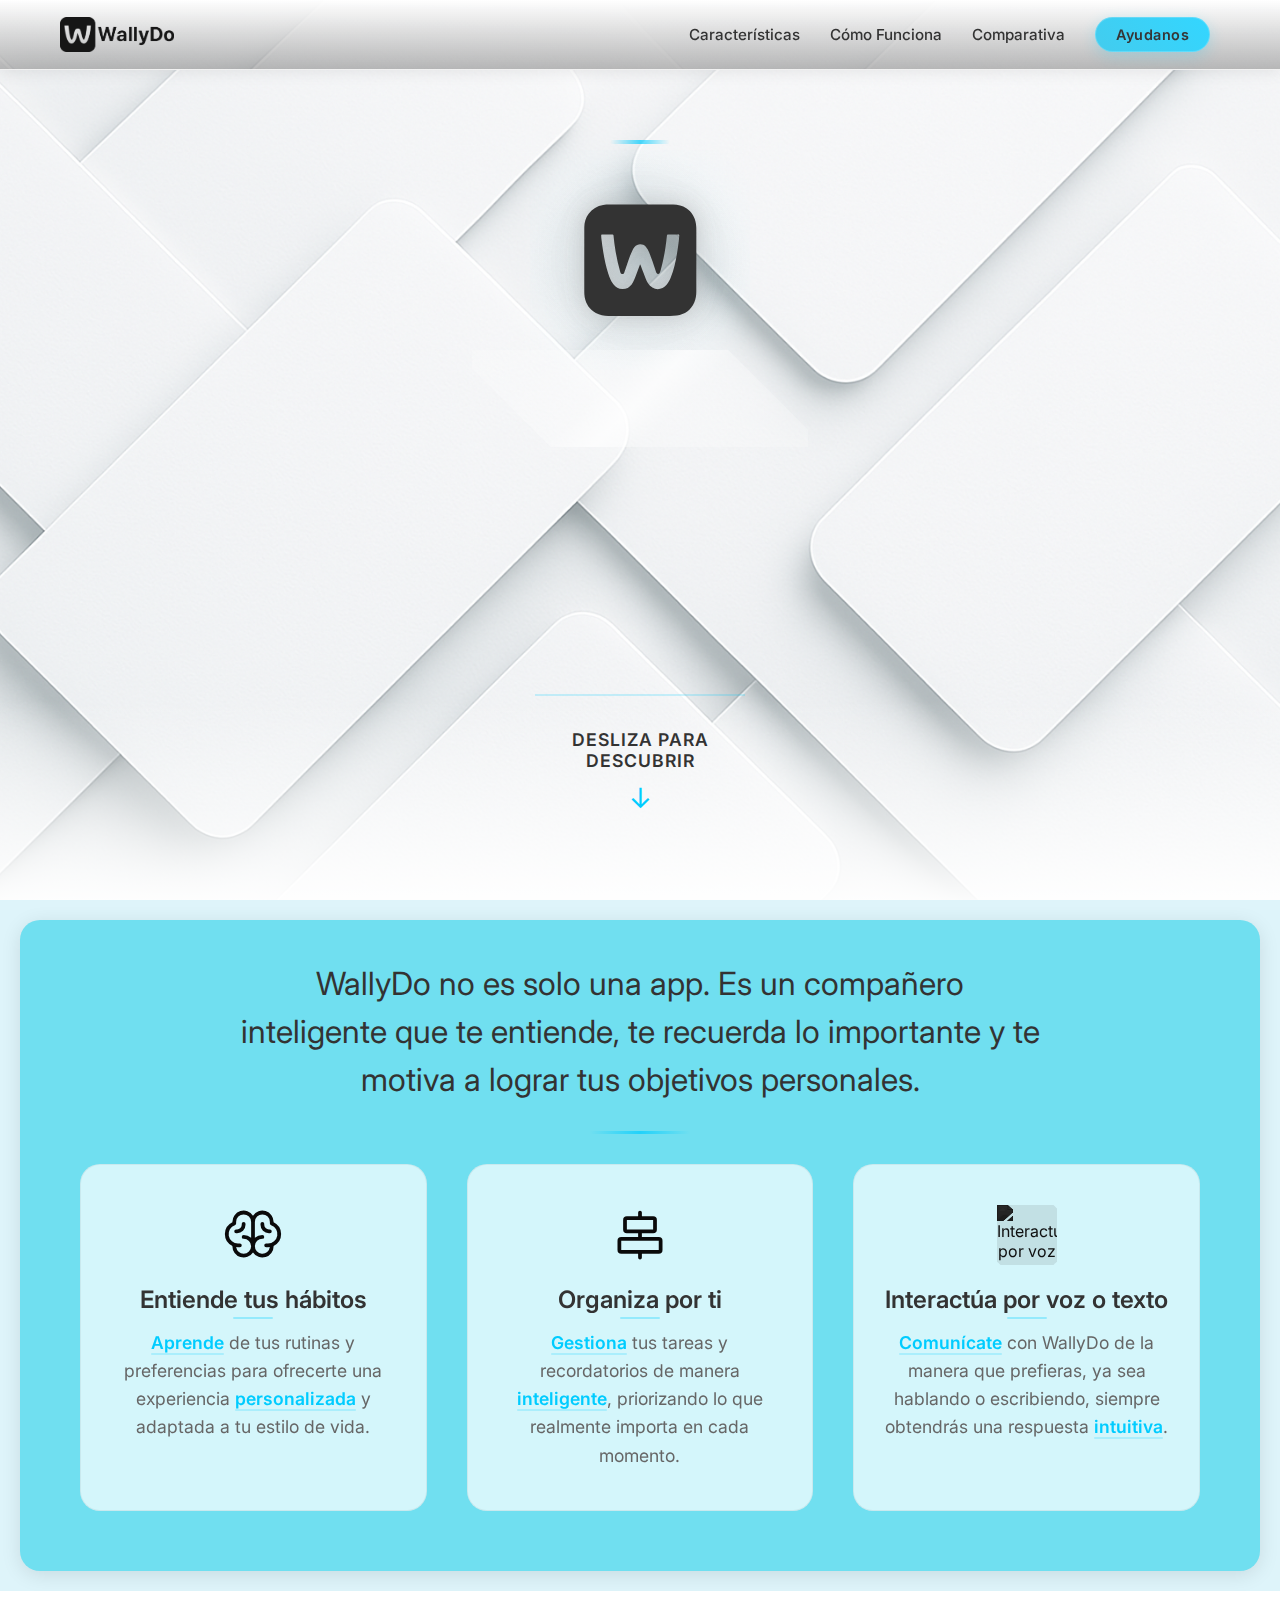
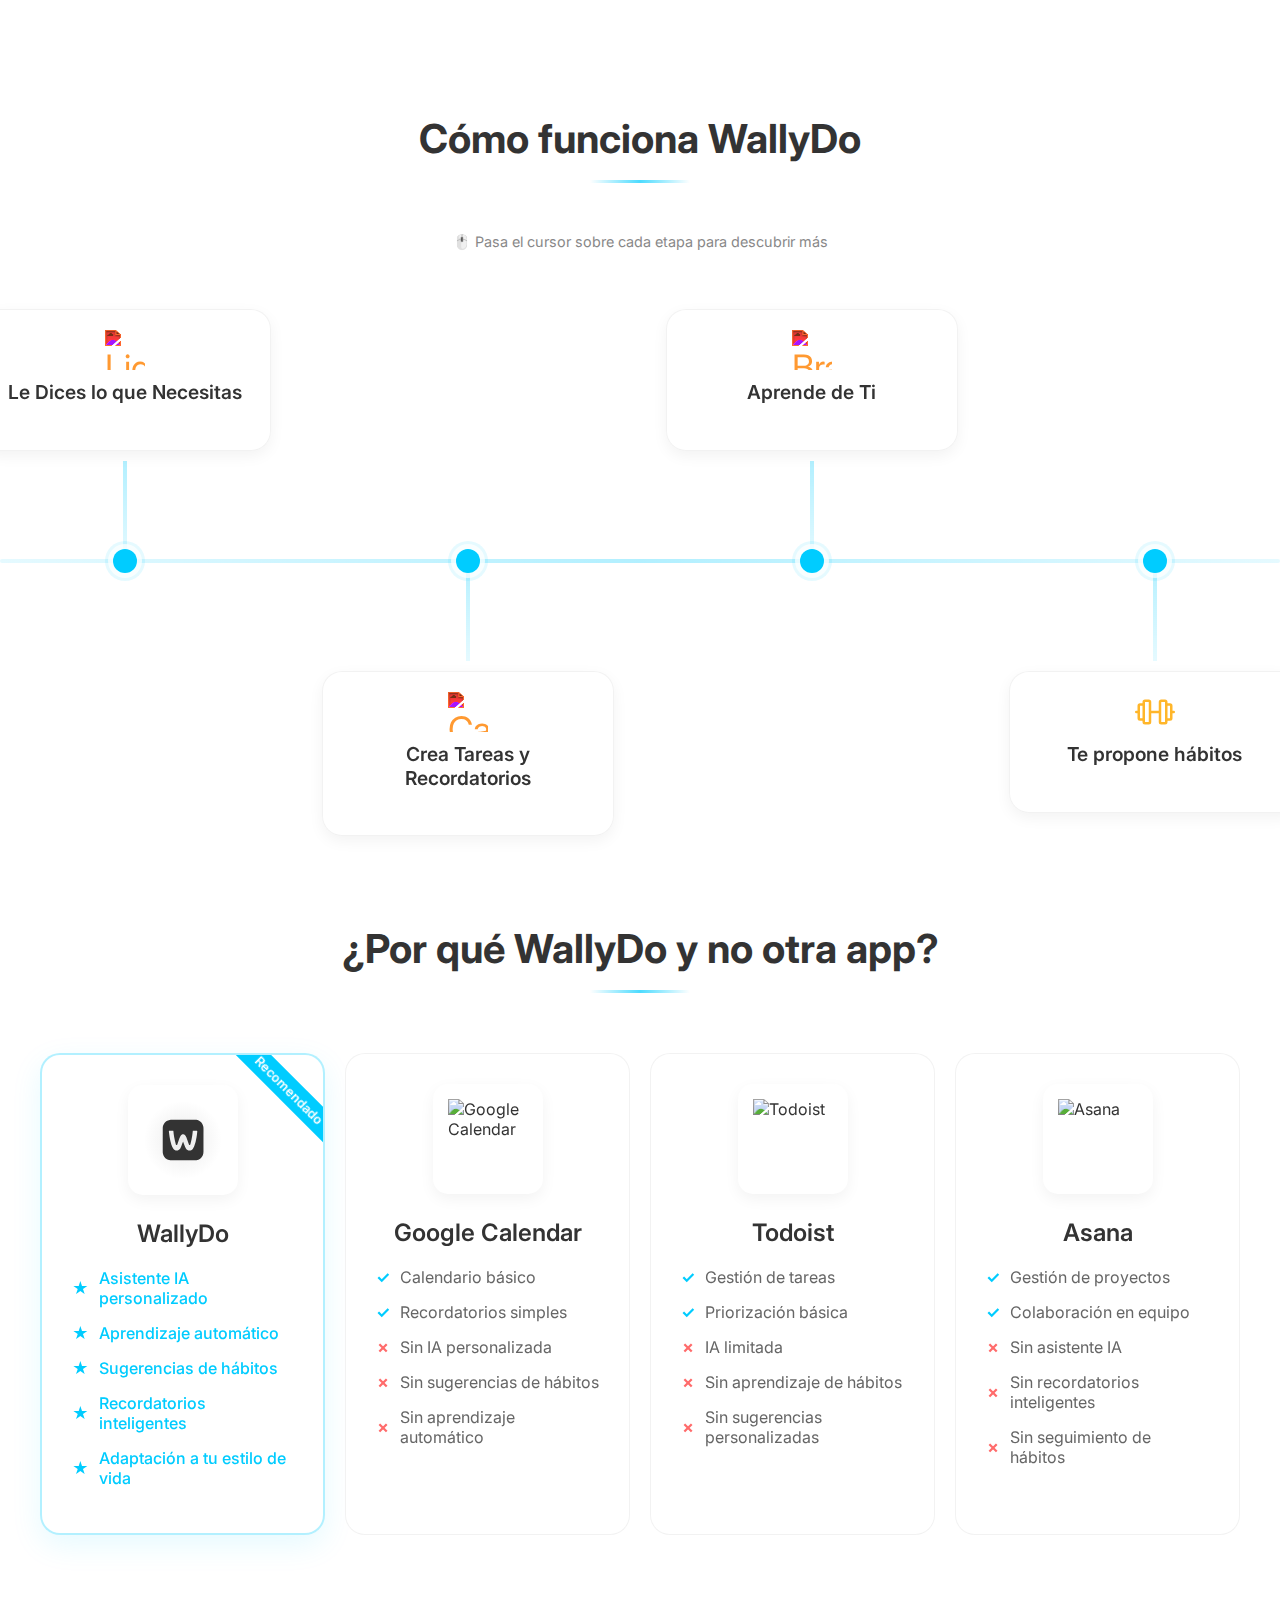
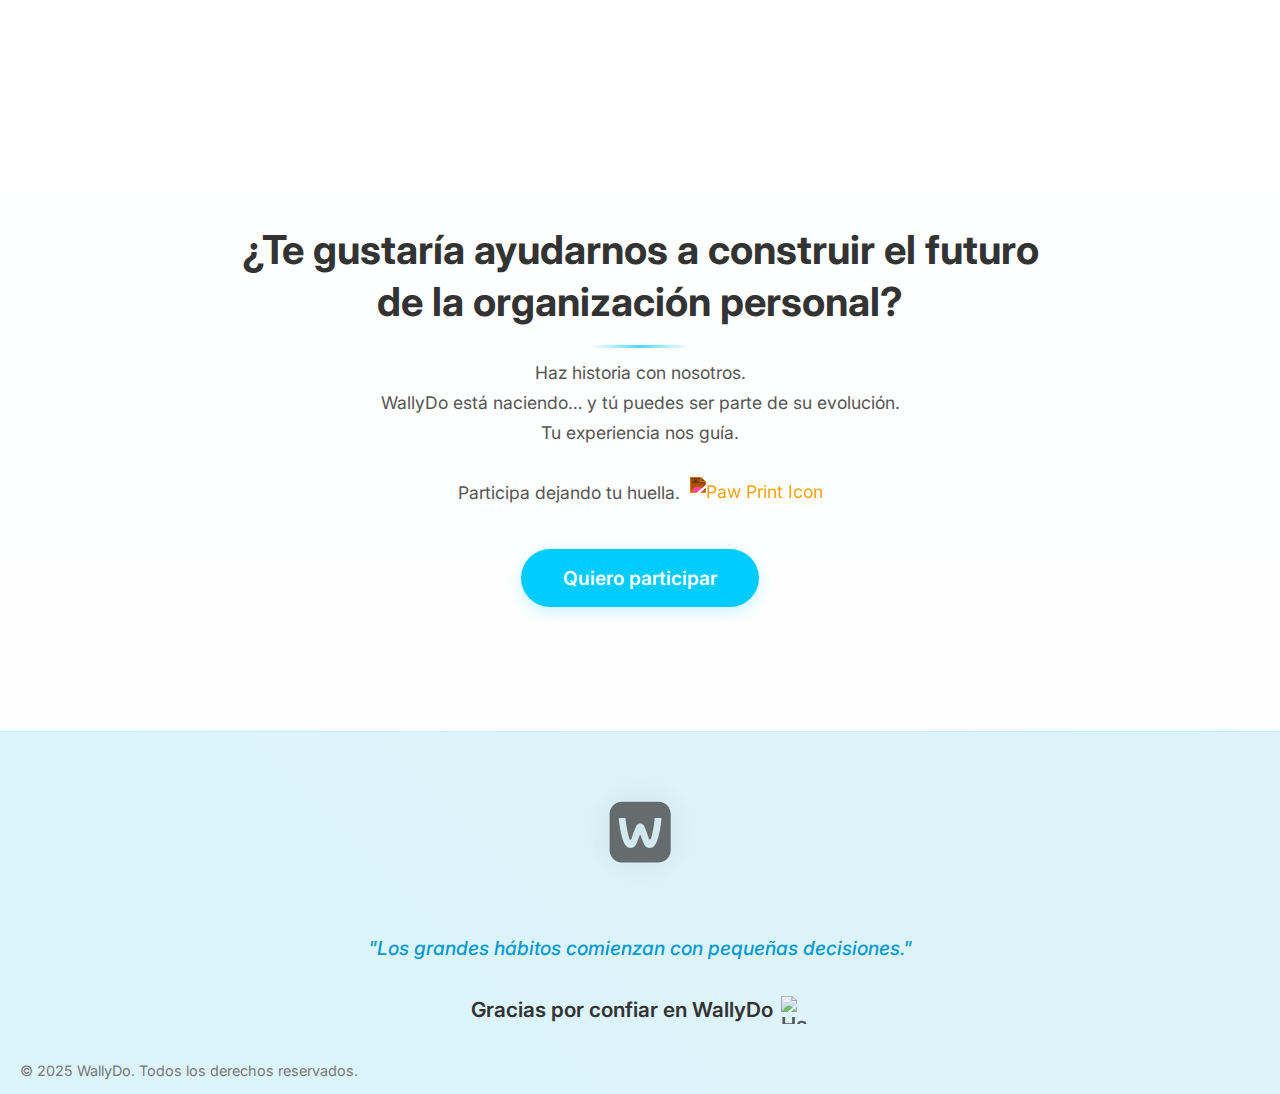
==== commit cef860ac: "Estructurar" ====
--- a/index.html
+++ b/index.html
@@ -1,398 +1,304 @@
 <!DOCTYPE html>
 <html lang="es">
 <head>
-  <meta charset="UTF-8">
-  <meta name="viewport" content="width=device-width, initial-scale=1.0">
-  <title>WallyDo - Tu asistente inteligente</title>
-  <link rel="stylesheet" href="style.css">
-  <link href="https://fonts.googleapis.com/css2?family=Inter:wght@400;600;700&display=swap" rel="stylesheet">
+    <meta charset="UTF-8">
+    <meta name="viewport" content="width=device-width, initial-scale=1.0">
+    <title>WallyDo</title>
+    <link rel="stylesheet" href="themes/light/style-light.css">
+    <link href="https://fonts.googleapis.com/css2?family=Inter:wght@400;500;600;700&display=swap" rel="stylesheet">
+    <link href="https://cdn.rawgit.com/michalsnik/aos/2.1.1/dist/aos.css" rel="stylesheet">
+    <script src="https://cdnjs.cloudflare.com/ajax/libs/animejs/3.2.1/anime.min.js"></script>
 </head>
 <body>
-  <nav class="toolbar">
-    <a href="#" class="toolbar-logo">
-      <img src="assets/LOGO_BLANCO.png" alt="WallyDo Logo">
-    </a>
-  </nav>
-  <section class="hero">
-    <div class="hero-content">
-      <div class="logo">
-        <div class="logo-container">
-          <img src="assets/wallydo_logo.svg" alt="Wally Logo" class="logo-base">
-          <img src="assets/wallydo_logo.svg" alt="Wally Logo" class="logo-glow">
-        </div>
-        <span class="title">WallyDo</span>
-      </div>
-
-      <p class="description">
-        Deja de organizar tu vida, y empieza a OPTIMIZARLA con "Wally"
-      </p>
-      
-      <div class="scroll-indicator">
-        <p>DESLIZA PARA PARTICIPAR EN LA BETA</p>
-        <div class="scroll-arrow">↓</div>
-      </div>
+    <!-- Barra de navegación -->
+    <div class="toolbar">
+        <div class="toolbar-logo">
+            <a href="#" id="logo-home-link">
+                <img src="assets/Logos/LOGO_NEGRO.png" alt="WallyDo Logo" class="toolbar-logo-img">
+            </a>
+        </div>
+        <div class="toolbar-nav">
+            <a href="#features" class="nav-link">Características</a>
+            <a href="#how-it-works" class="nav-link">Cómo Funciona</a>
+            <a href="#comparison" class="nav-link">Comparativa</a>
+        </div>
+        <div class="toolbar-actions">
+            <a href="form/form-light.html" class="btn-beta">Ayudanos</a>
+        </div>
     </div>
-  </section>
-
-  <section class="description-section">
-    <div class="description-container">
-      <button class="nav-arrow prev-arrow">←</button>
-      <button class="nav-arrow next-arrow">→</button>
-      
-      <div class="description-slide active">
-        <h2>¿Qué es WallyDo?</h2>
-        <p>WallyDo es tu asistente personal inteligente impulsado por IA conversacional de última generación. Más que una simple agenda, es un compañero digital que aprende de ti para ayudarte a vivir mejor, maximizar tu productividad y potenciar tu desarrollo personal.</p>
-      </div>
-
-      <div class="description-slide">
-        <h2>¿Por qué WallyDo?</h2>
-        <p>Olvídate de las agendas complicadas. Con WallyDo, simplemente habla o escribe y él se encarga de todo. Aprende de tus hábitos, rutinas y preferencias para ofrecerte sugerencias proactivas, optimizar tu agenda y priorizar tareas según tus patrones de energía.</p>
-      </div>
-
-      <div class="description-slide">
-        <h2>Características Principales</h2>
-        <div class="features-grid">
-          <div class="feature-item">
-            <span class="feature-icon">
-              <img src="assets/voz.svg" alt="Voice Control Icon" class="icon-svg">
-            </span>
-            <h3>Control por Voz y Texto</h3>
-            <p>Gestiona tareas y recordatorios de forma natural mediante conversaciones</p>
-          </div>
-          <div class="feature-item">
-            <span class="feature-icon">
-              <img src="assets/brain.svg" alt="AI Brain Icon" class="icon-svg">
-            </span>
-            <h3>IA Personalizada</h3>
-            <p>Se adapta a tus hábitos y ofrece sugerencias proactivas</p>
-          </div>
-          <div class="feature-item">
-            <span class="feature-icon">
-              <img src="assets/notion.svg" alt="Notion Icon" class="icon-svg">
-            </span>
-            <h3>Integración con Notion</h3>
-            <p>Visualiza y gestiona tu agenda de manera flexible y potente</p>
-          </div>
-          <div class="feature-item">
-            <span class="feature-icon">
-              <img src="assets/rayo.svg" alt="Lightning Icon" class="icon-svg">
-            </span>
-            <h3>Optimización Inteligente</h3>
-            <p>Maximiza tu productividad y potencia tu desarrollo personal</p>
-          </div>
-        </div>
-      </div>
-
-      <div class="description-navigation">
-        <button class="nav-dot active" data-slide="0"></button>
-        <button class="nav-dot" data-slide="1"></button>
-        <button class="nav-dot" data-slide="2"></button>
-      </div>
-    </div>
-  </section>
-
-  <section class="beta-intro">
-    <div class="beta-container">
-      <h2>Únete a la Beta Exclusiva</h2>
-      
-      <div class="beta-cards">
-        <div class="beta-card">
-          <span class="beta-icon">
-            <img src="assets/rocket.svg" alt="Rocket Icon" class="icon-svg">
-          </span>
-          <h3>Plazas Limitadas</h3>
-          <p>Sé uno de los primeros en experimentar el futuro de la organización personal inteligente. Las plazas para la beta son extremadamente limitadas.</p>
-        </div>
-
-        <div class="beta-card">
-          <span class="beta-icon">
-            <img src="assets/lightbulb.svg" alt="Lightbulb Icon" class="icon-svg">
-          </span>
-          <h3>Tu Opinión Importa</h3>
-          <p>Ayúdanos a construir el mejor asistente personal. Tu feedback será fundamental para dar forma al futuro de WallyDo.</p>
-        </div>
-
-        <div class="beta-card">
-          <span class="beta-icon">
-            <img src="assets/gift.svg" alt="Gift Icon" class="icon-svg">
-          </span>
-          <h3>Beneficios Exclusivos</h3>
-          <p>Los beta testers tendrán acceso prioritario a nuevas funcionalidades y beneficios especiales en el lanzamiento.</p>
-        </div>
-      </div>
-
-      <div class="beta-cta">
-        <p class="beta-message">¡Completa el siguiente cuestionario y sé parte de esta revolución en la organización personal!<br><br>
-           Tus respuestas nos ayudarán a diseñar un asistente realmente útil.</p>
-        <div class="scroll-indicator">
-          <p>COMPLETA EL FORMULARIO</p>
-          <div class="scroll-arrow">↓</div>
-        </div>
-      </div>
-    </div>
-  </section>
-
-  <section class="form-section">
-    <div class="form-container">
-    
-
-      <form id="feedback-form">
-        <div class="form-progress">
-          <div class="progress-bar">
-            <div class="progress-step active" data-step="1"></div>
-            <div class="progress-step" data-step="2"></div>
-            <div class="progress-step" data-step="3"></div>
-            <div class="progress-step" data-step="4"></div>
-          </div>
-        </div>
-
-        <!-- Paso 1 -->
-        <!-- PASO 1 -->
-        <div class="form-step">
-          <h3>Perfil del Participante</h3>
-        
-          <div class="question-group">
-            <label for="edad">Edad: <span style="color: red">*</span></label>
-            <div class="checkbox-group">
-              <label><input type="radio" name="edad" id="edad-menos-18" value="Menos de 18" autocomplete="off"> Menos de 18</label>
-              <label><input type="radio" name="edad" id="edad-18-24" value="18–24" autocomplete="off"> 18–24</label>
-              <label><input type="radio" name="edad" id="edad-25-34" value="25–34" autocomplete="off"> 25–34</label>
-              <label><input type="radio" name="edad" id="edad-35-44" value="35–44" autocomplete="off"> 35–44</label>
-              <label><input type="radio" name="edad" id="edad-45-54" value="45–54" autocomplete="off"> 45–54</label>
-              <label><input type="radio" name="edad" id="edad-55-mas" value="55 o más" autocomplete="off"> 55 o más</label>
+
+    <!-- Sección Hero -->
+    <section class="hero">
+        <div class="hero-content">
+            <div class="logo">
+                <div class="logo-container">
+                    <img src="assets/Logos/wallydo_logogris.svg" alt="WallyDo Logo" class="logo-base">
+                    <div class="logo-glow"></div>
+                </div>
+                <h1 class="title">
+                    <span class="letters">W</span>
+                    <span class="letters">a</span>
+                    <span class="letters">l</span>
+                    <span class="letters">l</span>
+                    <span class="letters">y</span>
+                    <span class="letters">D</span>
+                    <span class="letters">o</span>
+                </h1>
             </div>
+            <p class="description">
+                Convierte tus ideas en <span class="highlight-blue">acciones</span> y transforma tus pensamientos en <span class="highlight-blue"><span class="word-highlight">tareas</span></span>, <span class="highlight-blue"><span class="word-highlight">recordatorios</span></span> y <span class="highlight-blue"><span class="word-highlight">hábitos</span></span>.
+            </p>
+        </div>
+        <div class="scroll-indicator" style="cursor: pointer;">
+            <p>Desliza para descubrir</p>
+            <div class="scroll-arrow">↓</div>
+        </div>
+    </section>
+
+    <!-- Sección de características -->
+    <section id="features" class="features-section" style="background-color: #26b2dd;">
+        <div class="features-content" style="background-color: #70dff0;">
+            <p class="features-intro">
+                WallyDo no es solo una app. Es un compañero inteligente que te entiende, te recuerda lo importante y te motiva a lograr tus objetivos personales.
+            </p>
             
-          </div>
-        
-          <div class="question-group">
-            <label for="ocupacion">Ocupación actual: <span style="color: red">*</span></label>
-            <div class="checkbox-group">
-              <label><input type="radio" name="ocupacion" id="ocupacion-estudiante" value="Estudiante" autocomplete="off"> Estudiante</label>
-              <label><input type="radio" name="ocupacion" id="ocupacion-empleado" value="Empleado" autocomplete="off"> Empleado/a por cuenta ajena</label>
-              <label><input type="radio" name="ocupacion" id="ocupacion-freelance" value="Freelance" autocomplete="off"> Freelance / Autónomo/a</label>
-              <label><input type="radio" name="ocupacion" id="ocupacion-empresario" value="Empresario" autocomplete="off"> Empresario/a</label>
-              <label><input type="radio" name="ocupacion" id="ocupacion-desempleado" value="Desempleado" autocomplete="off"> Desempleado/a</label>
-              <div class="otro-option">
-                <label>
-                  <input type="radio" name="ocupacion" id="ocupacion-otro" value="otro" autocomplete="off">
-                  Otro:
-                  <input type="text" name="ocupacion_otro" id="ocupacion-otro-texto" class="otro-input" disabled autocomplete="off">
-                </label>
-              </div>
+            <div class="features-grid">
+                <div class="feature-card">
+                    <img src="assets/Icons/brain.svg" alt="Entiende tus hábitos" class="feature-icon">
+                    <h3 class="feature-title">Entiende tus hábitos</h3>
+                    <p class="feature-description">
+                        <span class="highlight-blue">Aprende</span> de tus rutinas y preferencias para ofrecerte una experiencia <span class="highlight-blue">personalizada</span> y adaptada a tu estilo de vida.
+                    </p>
+                </div>
+                
+                <div class="feature-card">
+                    <img src="assets/Icons/arrange.svg" alt="Organiza por ti" class="feature-icon">
+                    <h3 class="feature-title">Organiza por ti</h3>
+                    <p class="feature-description">
+                        <span class="highlight-blue">Gestiona</span> tus tareas y recordatorios de manera <span class="highlight-blue">inteligente</span>, priorizando lo que realmente importa en cada momento.
+                    </p>
+                </div>
+                
+                <div class="feature-card">
+                    <img src="assets/img/chat-circle.svg" alt="Interactúa por voz o texto" class="feature-icon">
+                    <h3 class="feature-title">Interactúa por voz o texto</h3>
+                    <p class="feature-description">
+                        <span class="highlight-blue">Comunícate</span> con WallyDo de la manera que prefieras, ya sea hablando o escribiendo, siempre obtendrás una respuesta <span class="highlight-blue">intuitiva</span>.
+                    </p>
+                </div>
             </div>
+        </div>
+    </section>
+
+    <!-- Sección Cómo funciona -->
+    <section id="how-it-works" class="how-it-works">
+        <div class="how-it-works-content">
+            <h2 class="how-it-works-title">Cómo funciona WallyDo</h2>
+            <p class="hover-legend">🖱️ Pasa el cursor sobre cada etapa para descubrir más</p>
+            <div class="timeline-container">
+                <div class="timeline">
+                    <div class="timeline-step top" data-aos="fade-right" data-aos-delay="100" data-aos-duration="800">
+                        <div class="timeline-connect"></div>
+                        <div class="timeline-dot"></div>
+                        <div class="step-content">
+                            <span class="step-icon"><img src="assets/img/lightbulb.svg" alt="Lightbulb" class="step-icon-img"></span>
+                            <h3 class="step-title">Le Dices lo que Necesitas</h3>
+                            <p class="step-description">
+                                Simplemente cuéntale a WallyDo lo que necesitas hacer, ya sea por voz o texto.
+                            </p>
+                        </div>
+                    </div>
+                    
+                    <div class="timeline-step bottom" data-aos="fade-left" data-aos-delay="300" data-aos-duration="800">
+                        <div class="step-content">
+                            <span class="step-icon"><img src="assets/img/calendar-dots.svg" alt="Calendar" class="step-icon-img"></span>
+                            <h4 class="step-title"> Crea Tareas y Recordatorios</h4>
+                            <p class="step-description">WallyDo organiza automáticamente tus tareas y establece recordatorios inteligentes.</p>
+                        </div>
+                        <div class="timeline-dot"></div>
+                        <div class="timeline-connect"></div>
+                    </div>
+                    
+                    <div class="timeline-step top" data-aos="fade-right" data-aos-delay="500" data-aos-duration="800">
+                        <div class="step-content">
+                            <span class="step-icon"><img src="assets/img/aprende.png" alt="Brain" class="step-icon-img"></span>
+                            <h4 class="step-title">Aprende de Ti</h4>
+                            <p class="step-description">Con el tiempo, WallyDo aprende de tus hábitos para ofrecerte una experiencia personalizada.</p>
+                        </div>
+                        <div class="timeline-dot"></div>
+                        <div class="timeline-connect"></div>
+                    </div>
+                    
+                    <div class="timeline-step bottom" data-aos="fade-left" data-aos-delay="700" data-aos-duration="800">
+                        <div class="step-content">
+                            <span class="step-icon"><img src="assets/Icons/barbell.svg" alt="Barbell" class="step-icon-img"></span>
+                            <h4 class="step-title">Te propone hábitos</h4>
+                            <p class="step-description"> Basándose en tus objetivos, recibe sugerencias personalizadas para mejorar tus rutinas.</p>
+                        </div>
+                        <div class="timeline-dot"></div>
+                        <div class="timeline-connect"></div>
+                    </div>
+                </div>
+            </div>
+        </div>
+    </section>
+
+    <!-- Sección Comparativa -->
+    <section id="comparison" class="comparison-section">
+        <div class="comparison-content">
+            <h2 class="comparison-title">¿Por qué WallyDo y no otra app?</h2>
             
-          </div>
-        
-          <div class="question-group">
-            <label>¿Te consideras una persona organizada? <span style="color: red">*</span></label>
-            <div class="checkbox-group">
-              <label><input type="radio" name="organizacion" value="Sí"> Sí</label>
-              <label><input type="radio" name="organizacion" value="A veces"> A veces</label>
-              <label><input type="radio" name="organizacion" value="No"> No</label>
+            <div class="comparison-grid">
+                <div class="comparison-card wallydo" data-aos="zoom-in" data-aos-delay="100" data-aos-duration="800">
+                    <img src="assets/Logos/wallydo_logogris.svg" alt="WallyDo" class="comparison-logo">
+                    <h3 class="comparison-name">WallyDo</h3>
+                    <ul class="feature-list">
+                        <li class="feature-item wallydo-exclusive">Asistente IA personalizado</li>
+                        <li class="feature-item wallydo-exclusive">Aprendizaje automático</li>
+                        <li class="feature-item wallydo-exclusive">Sugerencias de hábitos</li>
+                        <li class="feature-item wallydo-exclusive">Recordatorios inteligentes</li>
+                        <li class="feature-item wallydo-exclusive">Adaptación a tu estilo de vida</li>
+                    </ul>
+                </div>
+                <div class="comparison-card" data-aos="zoom-in" data-aos-delay="300" data-aos-duration="800">
+                    <img src="assets/img/google-calendar.png" alt="Google Calendar" class="comparison-logo">
+                    <h3 class="comparison-name">Google Calendar</h3>
+                    <ul class="feature-list">
+                        <li class="feature-item">Calendario básico</li>
+                        <li class="feature-item">Recordatorios simples</li>
+                        <li class="feature-item missing">Sin IA personalizada</li>
+                        <li class="feature-item missing">Sin sugerencias de hábitos</li>
+                        <li class="feature-item missing">Sin aprendizaje automático</li>
+                    </ul>
+                </div>
+                
+                <div class="comparison-card" data-aos="zoom-in" data-aos-delay="500" data-aos-duration="800">
+                    <img src="assets/img/todoist.png" alt="Todoist" class="comparison-logo">
+                    <h3 class="comparison-name">Todoist</h3>
+                    <ul class="feature-list">
+                        <li class="feature-item">Gestión de tareas</li>
+                        <li class="feature-item">Priorización básica</li>
+                        <li class="feature-item missing">IA limitada</li>
+                        <li class="feature-item missing">Sin aprendizaje de hábitos</li>
+                        <li class="feature-item missing">Sin sugerencias personalizadas</li>
+                    </ul>
+                </div>
+                
+                <div class="comparison-card" data-aos="zoom-in" data-aos-delay="700" data-aos-duration="800">
+                    <img src="assets/img/asana.png" alt="Asana" class="comparison-logo">
+                    <h3 class="comparison-name">Asana</h3>
+                    <ul class="feature-list">
+                        <li class="feature-item">Gestión de proyectos</li>
+                        <li class="feature-item">Colaboración en equipo</li>
+                        <li class="feature-item missing">Sin asistente IA</li>
+                        <li class="feature-item missing">Sin recordatorios inteligentes</li>
+                        <li class="feature-item missing">Sin seguimiento de hábitos</li>
+                    </ul>
+                </div>
             </div>
+        </div>
+    </section>
+
+    <!-- Sección CTA -->
+    <section class="cta-form" data-aos="fade-up" data-aos-duration="1000">
+        <div class="cta-content">
+            <h2 class="cta-title">¿Te gustaría ayudarnos a construir el futuro de la organización personal?</h2>
+            <p class="cta-description">
+                Haz historia con nosotros.<br>
+                WallyDo está naciendo… y tú puedes ser parte de su evolución.<br>
+                Tu experiencia nos guía.<br><br> Participa dejando tu huella.
+                <img src="assets/img/paw-print.svg" alt="Paw Print Icon" class="cta-paw-icon">
+            </p>
+            <a href="form/form-light.html" class="btn-principal">Quiero participar</a>
+        </div>
+    </section>
+
+    <!-- Footer -->
+    <footer class="footer-fantasy">
+        <div class="footer-inner">
+            <img src="assets/Logos/wallydo_logogris.svg" alt="WallyDo Logo Gris" class="footer-logo-fantasy">
+            <p class="footer-quote">"Los grandes hábitos comienzan con pequeñas decisiones."</p>
+            <p class="footer-cta">
+                Gracias por confiar en WallyDo 
+                <img src="assets/img/handshake.svg" alt="Handshake Icon" class="footer-cta-logo">
+            </p>
+            <p class="footer-copy">© 2025 WallyDo. Todos los derechos reservados.</p>
+        </div>
+    </footer>
+
+    <script src="script.js"></script>
+    <script src="https://cdn.rawgit.com/michalsnik/aos/2.1.1/dist/aos.js"></script>
+    <script>
+        document.addEventListener('DOMContentLoaded', function() {
+            // Inicializar AOS para animaciones al hacer scroll
+            AOS.init({
+                once: true,  // Las animaciones solo ocurren una vez
+                offset: 100, // Comienza 100px antes de que el elemento sea visible
+                mirror: false // No repite la animación al hacer scroll hacia arriba
+            });
             
-          </div>
-          <div class="form-navigation">
-            <button type="button" class="next-btn right-align">Continuar</button>
-          </div>
-        </div>
-        
-        <!-- PASO 2 -->
-        <div class="form-step">
-          <h3>Hábitos y Frustraciones Actuales</h3>
-        
-          <div class="question-group">
-            <label>¿Con qué frecuencia te sientes agobiado/a por tus tareas? <span style="color: red">*</span></label>
-            <div class="checkbox-group">
-              <label><input type="radio" name="agobio" value="Todos los días"> Todos los días</label>
-              <label><input type="radio" name="agobio" value="Varias veces por semana"> Varias veces por semana</label>
-              <label><input type="radio" name="agobio" value="Ocasionalmente"> Ocasionalmente</label>
-              <label><input type="radio" name="agobio" value="Casi nunca"> Casi nunca</label>
-            </div>
-          </div>
-        
-          <div class="question-group">
-            <label for="herramientas">¿Qué herramientas usas para organizarte?<span style="color: red">*</span></label>
-            <div class="checkbox-group">
-              <label><input type="checkbox" name="herramientas" id="herramientas-agenda" value="Agenda física"> Agenda física</label>
-              <label><input type="checkbox" name="herramientas" id="herramientas-calendario" value="Calendario digital" "> Calendario digital</label>
-              <label><input type="checkbox" name="herramientas" id="herramientas-notion" value="Notion"> Notion</label>
-              <label><input type="checkbox" name="herramientas" id="herramientas-recordatorios" value="Recordatorios" > Recordatorios del móvil</label>
-              <label><input type="checkbox" name="herramientas" id="herramientas-apps" value="Apps productividad" > Apps de productividad</label>
-              <label><input type="checkbox" name="herramientas" id="herramientas-ninguna" value="Ninguna" > No uso ninguna</label>
-              <div class="otro-option">
-                <label>
-                  <input type="checkbox" name="herramientas" id="herramientas-otro" value="otro" autocomplete="off">
-                  Otro:
-                  <input type="text" name="herramientas_otro" id="herramientas-otro-texto" class="otro-input" disabled autocomplete="off">
-                </label>
-              </div>
-            </div>
-          </div>
-        
-          <div class="question-group">
-            <label>¿Qué problemas tienes con esas herramientas?<span style="color: red">*</span></label>
-            <div class="checkbox-group">
-              <label><input type="checkbox" name="problemas" value="Olvido usarlas"> Me olvido de usarlas</label>
-              <label><input type="checkbox" name="problemas" value="Molesto actualizar"> Me resulta molesto actualizar</label>
-              <label><input type="checkbox" name="problemas" value="No motivan"> No me motivan</label>
-              <label><input type="checkbox" name="problemas" value="No entienden voz"> No entienden voz</label>
-              <label><input type="checkbox" name="problemas" value="No se adaptan"> No se adaptan a mi estilo de vida</label>
-              <div class="otro-option">
-                <label>
-                  <input type="checkbox" name="problemas" value="otro">
-                  Otro:
-                  <input type="text" name="problemas_otro" class="otro-input" disabled>
-                </label>
-              </div>
-            </div>
-
-          </div>
-        
-          <div class="question-group">
-            <label for="habitos_cuestan">¿Qué tareas o hábitos te cuesta mantener?<span style="color: red">*</span></label>
-            <textarea name="habitos_cuestan" id="habitos_cuestan" rows="3" placeholder="Escribe aquí..." required autocomplete="off"></textarea>
-
-          </div>
-        
-          <div class="form-navigation">
-            <button type="button" class="prev-btn">Volver</button>
-            <button type="button" class="next-btn">Continuar</button>
-          </div>
-        </div>
-        
-        <!-- PASO 3 -->
-        <div class="form-step">
-          <h3>Reacción ante la Solución Propuesta</h3>
-        
-          <div class="question-group">
-            <label>¿Qué te parecería un asistente que organizara tus tareas?<span style="color: red">*</span></label>
-            <div class="checkbox-group">
-              <label><input type="radio" name="asistente_opinion" value="Me encantaría"> Me encantaría</label>
-              <label><input type="radio" name="asistente_opinion" value="Lo usaría si es fácil"> Lo usaría si es fácil</label>
-              <label><input type="radio" name="asistente_opinion" value="Dudas"> Me genera dudas</label>
-              <label><input type="radio" name="asistente_opinion" value="No interesa"> No me interesa</label>
-            </div>
-          </div>
-        
-          <div class="question-group">
-            <label>¿Qué funciones te gustaría que tuviera?<span style="color: red">*</span></label>
-            <div class="checkbox-group">
-              <label><input type="checkbox" name="funciones" value="Capturar por voz o texto" > Capturar tareas por voz o texto</label>
-              <label><input type="checkbox" name="funciones" value="Recomendar hábitos"> Recomendar hábitos</label>
-              <label><input type="checkbox" name="funciones" value="Motivar"> Motivar a cumplir objetivos</label>
-              <label><input type="checkbox" name="funciones" value="Detectar tareas"> Detectar tareas automáticamente</label>
-              <label><input type="checkbox" name="funciones" value="Gestionar calendario"> Gestionar calendario</label>
-              <label><input type="checkbox" name="funciones" value="Sugerir pausas"> Sugerir pausas y descansos</label>
-              <div class="otro-option">
-                <label>
-                  <input type="checkbox" name="funciones" value="otro">
-                  Otro:
-                  <input type="text" name="funciones_otro" class="otro-input" disabled>
-                </label>
-              </div>
-            </div>
-          </div>
-        
-          <div class="question-group">
-            <label>¿Qué tipo de personalidad prefieres en el asistente?<span style="color: red">*</span></label>
-            <div class="checkbox-group">
-              <label><input type="radio" name="personalidad" value="Cercano"> Cercano y humano</label>
-              <label><input type="radio" name="personalidad" value="Neutral"> Neutral y profesional</label>
-              <label><input type="radio" name="personalidad" value="Sin preferencia"> Sin preferencia</label>
-            </div>
-          </div>
-        
-          <div class="form-navigation">
-            <button type="button" class="prev-btn">Volver</button>
-            <button type="button" class="next-btn">Continuar</button>
-          </div>
-        </div>
-        
-        <!-- PASO 4 -->
-        <div class="form-step">
-          <h3>Participación Futura</h3>
-        
-          <div class="question-group">
-            <label>¿Qué te gustaría que tuviera el asistente?<span style="color: red">*</span></label>
-            <textarea name="sugerencias" rows="3" placeholder="Escribe tu sugerencia..." required></textarea>
-            <div class="required-error">* Esta pregunta es obligatoria</div>          </div>
-        
-          <label>¿Te interesaría participar en las pruebas futuras?</label>
-          <div class="checkbox-group">
-            <label><input type="radio" name="participacion" value="Sí"> Sí, encantado/a</label>
-            <label><input type="radio" name="participacion" value="Quizás"> Quizás más adelante</label>
-            <label><input type="radio" name="participacion" value="No"> No</label>
-          </div>
-        
-          <div class="question-group">
-            <label for="email">Correo para unirte a la beta (opcional):</label>
-            <input type="email" name="email" id="email" placeholder="tu@email.com" autocomplete="email">
-          </div>
-        
-          <div class="form-navigation">
-            <button type="button" class="prev-btn">Volver</button>
-            <button type="submit">¡Únete a la Beta!</button>
-          </div>
-        </div>
-        
-        <div class="thanks" id="thanks-message">
-          <div class="thanks-content">
-            <img src="assets/gift.svg" alt="Thank you" class="thanks-icon">
-            <h3>¡Gracias por participar en nuestra beta!</h3>
-            <p>Tu feedback es muy valioso para nosotros. Estás ayudando a construir el futuro de WallyDo 💜</p>
-            <p class="thanks-note">Te contactaremos pronto con más información sobre el acceso a la beta.</p>
-          </div>
-        </div>
-      </form>
-    </div>
-  </section>
-
-  <footer class="footer">
-    <div class="footer-content">
-      <div class="footer-logo">
-        <img src="assets/LOGO_BLANCO.png" alt="WallyDo Logo">
-      </div>
-      
-      <div class="footer-links">
-        <div class="footer-column">
-          <h4>Producto</h4>
-          <ul>
-            <li><a href="#features">Características</a></li>
-            <li><a href="#beta">Beta</a></li>
-            <li><a href="#about">Sobre WallyDo</a></li>
-          </ul>
-        </div>
-        
-        <div class="footer-column">
-          <h4>Recursos</h4>
-          <ul>
-            <li><a href="#faq">FAQ</a></li>
-            <li><a href="#privacy">Privacidad</a></li>
-            <li><a href="#terms">Términos de uso</a></li>
-          </ul>
-        </div>
-        
-        <div class="footer-column">
-          <h4>Contacto</h4>
-          <ul>
-            <li><a href="mailto:info@wallydo.com">info@wallydo.com</a></li>
-            <li><a href="#support">Soporte</a></li>
-          </ul>
-        </div>
-      </div>
-    </div>
-    
-    <div class="footer-bottom">
-      <p>&copy; 2025 WallyDo. Todos los derechos reservados.</p>
-      <div class="social-links">
-        <a href="#" class="social-link">Twitter</a>
-        <a href="#" class="social-link">LinkedIn</a>
-        <a href="#" class="social-link">Instagram</a>
-      </div>
-    </div>
-  </footer>
-
-  <script src="script.js"></script>
+            // Animación original del título y descripción
+            const descriptionP = document.querySelector('.description');
+            const highlightBlue = document.querySelectorAll('.description .highlight-blue');
+            const wordHighlights = document.querySelectorAll('.description .word-highlight');
+
+            // Animación de las letras del título y descripción
+            anime.timeline({loop: false})
+            .add({ // 1. Animar letras título (aprox 0ms - 2300ms)
+                targets: '.title .letters',
+                translateY: [50,0],
+                opacity: [0,1],
+                easing: "easeOutExpo",
+                duration: 1400,
+                delay: (el, i) => 300 + 100 * i
+            })
+            .add({ // 2. Animar párrafo descripción (INCLUYE "acciones") (aprox 1500ms - 2500ms)
+                targets: descriptionP,
+                translateY: [20, 0],
+                opacity: [0, 1],
+                easing: "easeOutExpo",
+                duration: 1000,
+            }, 1500) // Inicia a los 1500ms
+            .add({ // 4. Animar "tareas" (aprox 2600ms - 3400ms)
+                targets: wordHighlights[0],
+                translateY: [15, 0],
+                opacity: [0, 1],
+                easing: "easeOutExpo",
+                duration: 800,
+            }, 2600) // Inicia a los 2600ms
+            .add({ // 5. Animar "recordatorios" (aprox 3900ms - 4700ms)
+                targets: wordHighlights[1],
+                translateY: [15, 0],
+                opacity: [0, 1],
+                easing: "easeOutExpo",
+                duration: 800,
+            }, 3900) // Inicia a los 3900ms (3400ms + 500ms delay)
+            .add({ // 6. Animar "hábitos" (aprox 5200ms - 6000ms)
+                targets: wordHighlights[2],
+                translateY: [15, 0],
+                opacity: [0, 1],
+                easing: "easeOutExpo",
+                duration: 800,
+            }, 5200); // Inicia a los 5200ms (4700ms + 500ms delay)
+
+            // --- Inicio: Frase aleatoria para el footer ---
+            const footerQuotes = [
+                "Los grandes hábitos comienzan con pequeñas decisiones.",
+                "El orden es libertad.",
+                "Una mente organizada, una vida tranquila.",
+                "Un paso cada día, hacia tu mejor versión.",
+                "La clave no es priorizar lo que está en tu agenda, sino agendar tus prioridades.",
+                "Pequeños hábitos, grandes resultados.",
+                "Organízate hoy, disfruta mañana.",
+                "Tu futuro se crea por lo que haces hoy, no mañana."
+            ];
+            const quoteElement = document.querySelector('.footer-quote');
+            if (quoteElement) {
+                const randomIndex = Math.floor(Math.random() * footerQuotes.length);
+                quoteElement.textContent = `"${footerQuotes[randomIndex]}"`;
+            }
+            // --- Fin: Frase aleatoria para el footer ---
+        });
+    </script>
 </body>
-</html>
+</html> --- a/themes/light/style-light.css
+++ b/themes/light/style-light.css
@@ -0,0 +1,2007 @@
+/* Global Styles */
+body {
+    margin: 0;
+    padding: 0;
+    /* Ruta corregida (subir 2 niveles desde themes/light/) */
+    background: url('../../assets/Backgrounds/fondo-blanco1.png') center center / cover no-repeat fixed;
+    font-family: 'Inter', sans-serif;
+    position: relative;
+    overflow-y: auto;
+    overflow-x: hidden;
+    color: #333;
+    background-color: #f5f9fc;
+}
+
+/* Scrollbar Styles */
+::-webkit-scrollbar {
+    width: 10px;
+}
+
+::-webkit-scrollbar-track {
+    background: rgba(0, 0, 0, 0.05);
+    border-radius: 5px;
+}
+
+::-webkit-scrollbar-thumb {
+    background: rgba(0, 204, 255, 0.3);
+    border-radius: 5px;
+    transition: background 0.3s ease;
+}
+
+::-webkit-scrollbar-thumb:hover {
+    background: rgba(0, 204, 255, 0.5);
+}
+
+/* Toolbar Styles */
+.toolbar {
+    position: fixed;
+    top: 0;
+    left: 0;
+    width: 100%;
+    height: 70px;
+    /* Ruta corregida */
+    background: linear-gradient(to bottom,rgba(255, 255, 255, 0.98), rgba(133, 133, 133, 0.568) ),
+                url('../../assets/Backgrounds/fondo-blanco1.png');
+    backdrop-filter: blur(15px);
+    -webkit-backdrop-filter: blur(15px);
+    z-index: 1000;
+    display: flex;
+    align-items: center;
+    justify-content: space-between;
+    padding: 0 60px;
+    box-shadow: 0 2px 15px rgba(0, 0, 0, 0.08);
+    border-bottom: 1px solid rgba(0, 0, 0, 0.05);
+    box-sizing: border-box;
+}
+
+.toolbar-logo {
+    height: 35px;
+    display: flex;
+    align-items: center;
+}
+
+.toolbar-logo a {
+    display: flex;
+    align-items: center;
+    height: 100%;
+    transition: transform 0.3s ease;
+}
+
+.toolbar-logo a:hover {
+    transform: scale(1.05);
+}
+
+.toolbar-logo img {
+    height: 100%;
+    width: auto;
+    filter: brightness(0) saturate(100%) invert(20%) sepia(0%) saturate(0%) hue-rotate(0deg) brightness(20%) contrast(90%);
+    transition: all 0.3s ease;
+}
+
+.toolbar-logo img:hover {
+    filter: brightness(0) saturate(100%) invert(20%) sepia(0%) saturate(0%) hue-rotate(0deg) brightness(35%) contrast(90%);
+}
+
+.toolbar-nav {
+    display: flex;
+    gap: 30px;
+    align-items: center;
+    margin-left: auto;
+}
+
+.nav-link {
+    color: #333;
+    text-decoration: none;
+    font-size: 0.95rem;
+    font-weight: 500;
+    transition: all 0.3s ease;
+    position: relative;
+    padding: 5px 0;
+    white-space: nowrap;
+}
+
+.nav-link::after {
+    content: '';
+    position: absolute;
+    bottom: -2px;
+    left: 0;
+    width: 0;
+    height: 2px;
+    background: #00ccff;
+    transition: width 0.3s ease;
+}
+
+.nav-link:hover {
+    color: #00ccff;
+}
+
+.nav-link:hover::after {
+    width: 100%;
+}
+
+.toolbar-actions {
+    display: flex;
+    align-items: center;
+    margin-left: 30px;
+    margin-right: 10px;
+}
+
+.btn-beta {
+    background: linear-gradient(45deg, #43ccee, #33d6ff);
+    color: rgb(54, 53, 53);
+    text-decoration: none;
+    padding: 8px 20px;
+    border-radius: 25px;
+    font-weight: 600;
+    font-size: 0.9rem;
+    transition: all 0.3s ease;
+    box-shadow: 0 4px 15px rgba(0, 204, 255, 0.2);
+    border: 1px solid rgba(255, 255, 255, 0.2);
+    letter-spacing: 0.5px;
+    white-space: nowrap;
+}
+
+.btn-beta:hover {
+    transform: translateY(-2px);
+    box-shadow: 0 6px 20px rgba(0, 204, 255, 0.3);
+    background: linear-gradient(45deg, #33d6ff, #00ccff);
+    border-color: rgba(255, 255, 255, 0.4);
+}
+
+/* Hero Section Styles */
+.hero {
+    min-height: 100vh;
+    height: 100vh;
+    display: flex;
+    flex-direction: column;
+    align-items: center;
+    justify-content: space-between;
+    padding: 150px 20px 30px;
+    position: relative;
+    /* Remove background property, it's now on the body */
+    /* background: url('assets/fondo-blanco1.png') center center / cover no-repeat fixed; */
+    overflow: hidden;
+    box-sizing: border-box;
+}
+
+.hero::after {
+    content: '';
+    position: absolute;
+    bottom: 0;
+    left: 0;
+    right: 0;
+    height: 200px;
+    background: linear-gradient(to bottom, rgba(255, 255, 255, 0), rgba(255, 255, 255, 0.95));
+    pointer-events: none;
+    z-index: 1;
+}
+
+.hero-content {
+    position: relative;
+    z-index: 2;
+    text-align: center;
+    max-width: 1200px;
+    width: 100%;
+    display: flex;
+    flex-direction: column;
+    align-items: center;
+    justify-content: flex-start;
+    margin: 0 auto;
+    transform: translateY(0);
+    padding-top: 0;
+    border-radius: 20px;
+}
+
+/* Hero Logo Styles */
+.logo {
+    margin-bottom: 10px;
+}
+
+.logo-container {
+    position: relative;
+    width: 220px;
+    height: 220px;
+    margin: 0 auto -20px;
+    display: flex;
+    align-items: center;
+    justify-content: center;
+    overflow: hidden;
+}
+
+.logo-base {
+    width: 100%;
+    height: 100%;
+    object-fit: contain;
+    transition: transform 0.3s ease;
+    animation: float 3s ease-in-out infinite;
+    filter: drop-shadow(0 0 8px rgba(200, 200, 200, 0.3)) 
+            drop-shadow(0 0 12px rgba(100, 100, 100, 0.2));
+    position: relative;
+    z-index: 1;
+}
+
+.logo-glow {
+    position: absolute;
+    top: 50%;
+    left: 50%;
+    transform: translate(-50%, -50%);
+    width: 130%;
+    height: 130%;
+    background: radial-gradient(circle, rgba(0, 204, 255, 0.05) 0%, rgba(0, 204, 255, 0.02) 40%, rgba(100, 100, 100, 0) 70%);
+    border-radius: 50%;
+    z-index: -1;
+    animation: pulse 3s infinite;
+}
+
+/* Sutil líneas decorativas */
+.hero-content::before {
+    content: '';
+    position: absolute;
+    top: -10px;
+    left: 50%;
+    width: 60px;
+    height: 4px;
+    background: linear-gradient(to right, rgba(0, 204, 255, 0), rgba(0, 204, 255, 0.7), rgba(0, 204, 255, 0));
+    transform: translateX(-50%);
+    border-radius: 2px;
+}
+
+/* Hero Title Styles */
+.title {
+    font-size: 5rem;
+    font-weight: 700;
+    letter-spacing: 2px;
+    color: #333;
+    margin: 0 0 5px;
+    position: relative;
+    overflow: hidden;
+    display: flex;
+    justify-content: center;
+    gap: 2px;
+}
+
+.title .letters {
+    display: inline-block;
+    opacity: 0;
+    transform: translateY(50px);
+    color: #333;
+}
+
+.title .letters:nth-child(6),
+.title .letters:nth-child(7) {
+    color: #00ccff;
+}
+
+.title::after {
+    content: '';
+    position: absolute;
+    top: -50%;
+    right: -50%;
+    width: 200%;
+    height: 200%;
+    background: linear-gradient(to left, 
+        rgba(255, 255, 255, 0) 0%,
+        rgba(255, 255, 255, 0.3) 45%, 
+        rgba(255, 255, 255, 0.7) 50%, 
+        rgba(255, 255, 255, 0.3) 55%, 
+        rgba(255, 255, 255, 0) 100%);
+    transform: rotate(45deg);
+    animation: sweep 6s 1s infinite;
+    z-index: 2;
+    pointer-events: none;
+}
+
+.title span { /* DEPRECATED? Check usage */
+    color: #00ccff;
+}
+
+/* Hero Description Styles */
+.description {
+    font-size: 2rem;
+    line-height: 1.4;
+    color: #333;
+    text-shadow: 0 2px 4px rgba(0,0,0,0.1);
+    max-width: 600px;
+    letter-spacing: 0.5px;
+    margin: 40px auto 0;
+    padding: 80px; /* Padding seems large? Review required */
+    text-align: center;
+    position: relative;
+    opacity: 0;
+}
+
+.description::first-letter {
+    color: inherit;
+}
+
+.description .highlight-blue {
+    color: #00ccff;
+    font-weight: 600;
+}
+
+.description .highlight-gray {
+    color: #333 !important;
+    font-weight: 700;
+}
+
+.description span { /* DEPRECATED? Check usage */
+    color: inherit;
+}
+
+.word-highlight {
+    display: inline-block;
+    opacity: 0;
+    transform: translateY(15px);
+}
+
+/* Scroll Indicator Styles */
+.scroll-indicator {
+    position: absolute;
+    bottom: 30px;
+    left: 50%;
+    transform: translateX(-50%);
+    text-align: center;
+    color: #333;
+    z-index: 10;
+    padding: 5px;
+    border-top: 2px solid rgba(0, 204, 255, 0.2);
+    padding-top: 15px;
+    width: 200px;
+    margin-bottom: 50px;
+}
+
+.scroll-indicator p {
+    font-size: 1.1rem;
+    margin-bottom: 10px;
+    font-weight: 600;
+    text-transform: uppercase;
+    letter-spacing: 1px;
+}
+
+.scroll-arrow {
+    display: block;
+    font-size: 28px;
+    animation: bounce 2s infinite;
+    color: #00ccff;
+}
+
+/* Description Section (Slider) Styles */
+.description-section {
+    display: none; /* Ocultar completamente la sección */
+}
+
+/* Ocultar todos los elementos relacionados */
+.description-container,
+.slider-wrapper,
+.description-slide,
+.slider-arrow,
+.slider-dots,
+.nav-dot {
+    display: none;
+}
+
+/* Features Section Styles */
+.features-section {
+    min-height: auto;
+    padding: 60px 20px;
+    /* Remove background property, it's now on the body */
+    /* background: url('assets/fondo-blanco1.png') center center / cover no-repeat fixed; */
+    position: relative;
+    display: flex;
+    flex-direction: column;
+    align-items: center;
+    justify-content: center;
+    text-align: center;
+    overflow: hidden;
+    padding-bottom: 100px;
+}
+
+.features-section::before {
+    content: '';
+    position: absolute;
+    top: 0;
+    left: 0;
+    right: 0;
+    bottom: 0;
+    /* This provides the semi-transparent white layer */
+    background: rgba(255, 255, 255, 0.85);
+    z-index: 1;
+}
+
+.features-content {
+    position: relative;
+    z-index: 2;
+    background: rgba(255, 255, 255, 0.7);
+    padding: 40px;
+    border-radius: 20px;
+    box-shadow: 0 4px 20px rgba(0, 0, 0, 0.1);
+    margin: 20px;
+}
+
+.features-intro {
+    max-width: 800px;
+    margin: 0 auto 40px;
+    font-size: 2rem;
+    line-height: 1.5;
+    color: #333;
+    position: relative;
+    padding: 0 20px;
+}
+
+.features-intro::after {
+    content: '';
+    position: absolute;
+    bottom: -30px;
+    left: 50%;
+    transform: translateX(-50%);
+    width: 100px;
+    height: 3px;
+    background: linear-gradient(to right, rgba(0, 204, 255, 0), rgba(0, 204, 255, 0.7), rgba(0, 204, 255, 0));
+}
+
+.features-grid {
+    display: grid;
+    grid-template-columns: repeat(3, 1fr);
+    gap: 40px;
+    padding: 20px;
+}
+
+.feature-card {
+    background: rgba(255, 255, 255, 0.7);
+    border-radius: 20px;
+    padding: 40px 30px;
+    transition: all 0.3s ease;
+    border: 1px solid rgba(0, 0, 0, 0.05);
+    backdrop-filter: blur(10px);
+    display: flex;
+    flex-direction: column;
+    align-items: center;
+    text-align: center;
+}
+
+.feature-card:hover {
+    transform: translateY(-10px);
+    box-shadow: 0 15px 30px rgba(0, 0, 0, 0.1);
+    border-color: rgba(0, 204, 255, 0.2);
+}
+
+.feature-icon {
+    width: 60px;
+    height: 60px;
+    margin-bottom: 20px;
+    display: block;
+    position: relative;
+    filter: invert(20%) sepia(0%) saturate(0%) hue-rotate(0deg) brightness(20%) contrast(100%);
+    transition: all 0.3s ease;
+}
+
+.feature-card:hover .feature-icon {
+    filter: invert(70%) sepia(78%) saturate(3383%) hue-rotate(157deg) brightness(103%) contrast(97%);
+    transform: scale(1.1);
+}
+
+.feature-icon::after {
+    content: '';
+    position: absolute;
+    width: 80px;
+    height: 80px;
+    background: rgba(0, 204, 255, 0.1);
+    border-radius: 50%;
+    z-index: -1;
+    top: 50%;
+    left: 50%;
+    transform: translate(-50%, -50%);
+    animation: pulse 2s infinite;
+}
+
+.feature-title {
+    font-size: 1.5rem;
+    color: #333;
+    margin: 0 0 15px 0;
+    font-weight: 600;
+    position: relative;
+    display: inline-block;
+    width: 100%;
+    text-align: center;
+}
+
+.feature-title::after {
+    content: '';
+    position: absolute;
+    bottom: -5px;
+    left: 50%;
+    transform: translateX(-50%);
+    width: 40px;
+    height: 2px;
+    background: rgba(0, 204, 255, 0.3);
+    border-radius: 1px;
+}
+
+.feature-description {
+    font-size: 1.1rem;
+    color: #666;
+    line-height: 1.6;
+    margin: 0;
+    text-align: center;
+}
+
+.feature-description .highlight-blue {
+    color: #00ccff;
+    font-weight: 600;
+    position: relative;
+}
+
+.feature-description .highlight-blue::after {
+    content: '';
+    position: absolute;
+    bottom: -2px;
+    left: 0;
+    width: 100%;
+    height: 2px;
+    background: rgba(0, 204, 255, 0.2);
+    border-radius: 1px;
+}
+
+/* How It Works Section Styles */
+.how-it-works {
+    min-height: 100vh;
+    padding: 40px 20px;
+    /* Remove background property, it's now on the body */
+    /* background: url('assets/fondo-blanco1.png') center center / cover no-repeat fixed; */
+    position: relative;
+    display: flex;
+    flex-direction: column;
+    align-items: center;
+    justify-content: center;
+    overflow: hidden;
+}
+
+.how-it-works::before {
+    content: '';
+    position: absolute;
+    top: 0;
+    left: 0;
+    right: 0;
+    bottom: 0;
+    /* This provides the semi-transparent white layer */
+    background: rgba(255, 255, 255, 0.92); 
+    z-index: 1;
+}
+
+.how-it-works-content {
+    position: relative;
+    z-index: 2;
+    max-width: 1400px;
+    margin: 0 auto;
+    width: 100%;
+    display: flex;
+    flex-direction: column;
+    align-items: center;
+    height: 100%;
+}
+
+.how-it-works-title {
+    text-align: center;
+    font-size: 2.5rem;
+    color: #333;
+    margin-bottom: 10px;
+    position: relative;
+    z-index: 10;
+}
+
+.how-it-works-title::after {
+    content: '';
+    position: absolute;
+    bottom: -20px;
+    left: 50%;
+    transform: translateX(-50%);
+    width: 100px;
+    height: 3px;
+    background: linear-gradient(to right, rgba(0, 204, 255, 0), rgba(0, 204, 255, 0.7), rgba(0, 204, 255, 0));
+}
+
+.hover-legend {
+    text-align: center;
+    font-size: 0.9rem;
+    color: #888; /* Color gris suave */
+    margin-top: -10px; /* Acercar un poco al título */
+    margin-bottom: 30px; /* Espacio antes del timeline-container */
+    position: relative;
+    z-index: 5;
+}
+
+.timeline-container {
+    position: relative;
+    width: 100%;
+    margin-top: 60px;
+    padding-top: 40px;
+    padding-bottom: 0px;
+    display: block;
+}
+
+/* Timeline Styles */
+.timeline {
+    position: relative;
+    width: 100%;
+    display: flex;
+    justify-content: space-between;
+    align-items: center;
+    padding: 60px 0;
+    margin: 0 auto;
+    max-width: 1400px;
+}
+
+.timeline::before {
+    content: '';
+    position: absolute;
+    top: 50%;
+    left: 0;
+    width: 100%;
+    height: 4px;
+    background: linear-gradient(to right, rgba(0, 204, 255, 0.1), rgba(0, 204, 255, 0.3), rgba(0, 204, 255, 0.1));
+    border-radius: 2px;
+    transform: translateY(-50%);
+    z-index: 1;
+}
+
+.timeline-step {
+    position: relative;
+    display: flex;
+    flex-direction: column;
+    align-items: center;
+    width: 22%;
+    max-width: 250px;
+    z-index: 2;
+}
+
+.timeline-step.top {
+    padding-bottom: 0;
+}
+
+.timeline-step.bottom {
+    padding-top: 0;
+}
+
+.step-content {
+    background: rgba(255, 255, 255, 0.7);
+    border-radius: 20px;
+    padding: 20px;
+    width: 100%;
+    position: relative;
+    transition: all 0.3s ease;
+    border: 1px solid rgba(0, 0, 0, 0.05);
+    backdrop-filter: blur(10px);
+    z-index: 2;
+    display: flex;
+    flex-direction: column;
+    align-items: center;
+    text-align: center;
+    box-shadow: 0 5px 15px rgba(0, 0, 0, 0.05);
+    height: auto;
+    min-height: 100px;
+    overflow: hidden;
+}
+
+.timeline-step.top .step-content {
+    position: absolute;
+    bottom: 110px;
+}
+
+.timeline-step.bottom .step-content {
+    position: absolute;
+    top: 110px;
+
+
+}
+
+.step-content:hover {
+    box-shadow: 0 10px 25px rgba(0, 0, 0, 0.1);
+    border-color: rgba(0, 204, 255, 0.2);
+}
+
+.step-icon {
+    font-size: 2.2rem;
+    margin-bottom: 10px;
+    display: inline-block;
+    position: relative;
+}
+
+/* Style for the image inside step-icon */
+.step-icon-img {
+    width: 40px; /* Adjust size as needed */
+    height: 40px; /* Adjust size as needed */
+    display: block;
+    /* Filter to change color to orange (#FFB74D) */
+    filter: invert(79%) sepia(38%) saturate(1306%) hue-rotate(335deg) brightness(102%) contrast(101%);
+    transition: filter 0.3s ease, transform 0.3s ease;
+}
+
+.step-title {
+    font-size: 1.2rem;
+    color: #333;
+    margin: 0;
+    font-weight: 600;
+    transition: all 0.3s ease;
+}
+
+.step-content:hover .step-title {
+    color: #00ccff;
+}
+
+/* Add a subtle scale/glow effect on hover */
+.step-content:hover .step-icon-img {
+    transform: scale(1.1);
+    /* Adjust orange filter slightly on hover for effect */
+    filter: invert(79%) sepia(38%) saturate(1306%) hue-rotate(335deg) brightness(110%) contrast(105%);
+}
+
+.step-description {
+    font-size: 0.95rem;
+    color: #666;
+    line-height: 1.5;
+    margin-top: 10px;
+    max-height: 0;
+    opacity: 0;
+    transition: all 0.3s ease;
+    overflow: hidden;
+}
+
+.step-content:hover .step-description {
+    max-height: 100px;
+    opacity: 1;
+}
+
+.timeline-dot {
+    position: absolute;
+    width: 24px;
+    height: 24px;
+    background: #00ccff;
+    border-radius: 50%;
+    box-shadow: 0 0 0 5px rgba(255, 255, 255, 0.7), 0 0 0 8px rgba(0, 204, 255, 0.1);
+    z-index: 3;
+    left: 50%;
+    top: 50%;
+    transform: translate(-50%, -50%);
+}
+
+.timeline-connect {
+    position: absolute;
+    width: 4px;
+    background: linear-gradient(to bottom, rgba(0, 204, 255, 0.3), rgba(0, 204, 255, 0.1));
+    z-index: 2;
+    left: 50%;
+    transform: translateX(-50%);
+}
+
+.timeline-step.top .timeline-connect {
+    height: 100px;
+    bottom: 50%;
+}
+
+.timeline-step.bottom .timeline-connect {
+    height: 100px;
+    top: 50%;
+}
+
+/* Comparison Section Styles */
+.comparison-section {
+    min-height: 100vh;
+    padding: 70px 20px;
+    /* Remove background property, it's now on the body */
+    /* background: url('assets/fondo-blanco1.png') center center / cover no-repeat fixed; */
+    position: relative;
+    display: flex;
+    flex-direction: column;
+    align-items: center;
+    justify-content: center;
+    overflow: hidden;
+}
+
+.comparison-section::before {
+    content: '';
+    position: absolute;
+    top: 0;
+    left: 0;
+    right: 0;
+    bottom: 0;
+    /* This provides the semi-transparent white layer */
+    background: rgba(255, 255, 255, 0.92);
+    z-index: 1;
+}
+
+.comparison-content {
+    position: relative;
+    z-index: 2;
+    max-width: 1200px;
+    margin: 0 auto;
+    width: 100%;
+}
+
+.comparison-title {
+    text-align: center;
+    font-size: 2.5rem;
+    color: #333;
+    margin-bottom: 80px;
+    position: relative;
+}
+
+.comparison-title::after {
+    content: '';
+    position: absolute;
+    bottom: -20px;
+    left: 50%;
+    transform: translateX(-50%);
+    width: 100px;
+    height: 3px;
+    background: linear-gradient(to right, rgba(0, 204, 255, 0), rgba(0, 204, 255, 0.7), rgba(0, 204, 255, 0));
+}
+
+.comparison-grid {
+    display: grid;
+    grid-template-columns: repeat(4, 1fr);
+    gap: 20px;
+    margin-top: 40px;
+}
+
+.comparison-card {
+    background: rgba(255, 255, 255, 0.7);
+    border-radius: 20px;
+    padding: 30px;
+    transition: all 0.3s ease;
+    border: 1px solid rgba(0, 0, 0, 0.05);
+    backdrop-filter: blur(10px);
+    position: relative;
+    overflow: hidden;
+}
+
+.comparison-card.wallydo {
+    border: 2px solid rgba(0, 204, 255, 0.3);
+    box-shadow: 0 10px 30px rgba(0, 204, 255, 0.1);
+}
+
+.comparison-card.wallydo::before {
+    content: 'Recomendado';
+    position: absolute;
+    top: 23px;
+    right: -40px;
+    background: #00ccff;
+    color: white;
+    padding: 5px 29px;
+    transform: rotate(45deg);
+    font-size: 0.8rem;
+    font-weight: 600;
+    white-space: nowrap;
+}
+
+.comparison-card:hover {
+    transform: translateY(-8px);
+    box-shadow: 0 15px 35px rgba(0, 0, 0, 0.12);
+    border-color: rgba(0, 204, 255, 0.5);
+}
+
+.comparison-logo {
+    width: 80px;
+    height: 80px;
+    margin: 0 auto 20px;
+    display: block;
+    object-fit: contain;
+    background: white;
+    padding: 15px;
+    border-radius: 15px;
+    box-shadow: 0 5px 15px rgba(0, 0, 0, 0.05);
+}
+
+.comparison-card.wallydo .comparison-logo { /* Slightly redundant style */
+    background: white;
+    padding: 15px;
+    box-shadow: 0 5px 15px rgba(0, 0, 0, 0.05);
+}
+
+.comparison-name {
+    font-size: 1.5rem;
+    color: #333;
+    text-align: center;
+    margin-bottom: 20px;
+    font-weight: 600;
+}
+
+.feature-list {
+    list-style: none;
+    padding: 0;
+    margin: 0;
+}
+
+.feature-item {
+    display: flex;
+    align-items: center;
+    margin-bottom: 15px;
+    font-size: 1rem;
+    color: #666;
+}
+
+.feature-item::before {
+    content: '✓';
+    color: #00ccff;
+    margin-right: 10px;
+    font-weight: bold;
+}
+
+.feature-item.missing::before {
+    content: '✗';
+    color: #ff6b6b;
+}
+
+.feature-item.wallydo-exclusive {
+    color: #00ccff;
+    font-weight: 500;
+}
+
+.feature-item.wallydo-exclusive::before {
+    content: '★';
+    color: #00ccff;
+}
+
+/* CTA Section Styles */
+.cta-form {
+    min-height: 60vh;
+    padding: 100px 20px;
+    /* Remove background property, it's now on the body */
+    /* background: url('assets/fondo-blanco1.png') center center / cover no-repeat fixed; */
+    position: relative;
+    display: flex;
+    flex-direction: column;
+    align-items: center;
+    justify-content: center;
+    text-align: center;
+    overflow: hidden;
+}
+
+.cta-form::before {
+    content: '';
+    position: absolute;
+    top: 0;
+    left: 0;
+    right: 0;
+    bottom: 0;
+    /* Aplicar un degradado suave para diferenciar */
+    background: linear-gradient(to bottom, rgba(255, 255, 255, 0.95), rgba(255, 255, 255, 0.90));
+    z-index: 1;
+}
+
+.cta-content {
+    position: relative;
+    z-index: 2;
+    max-width: 800px;
+    margin: 0 auto;
+}
+
+.cta-title {
+    font-size: 2.5rem;
+    color: #333;
+    margin-bottom: 30px;
+    position: relative;
+    line-height: 1.3;
+}
+
+.cta-title::after {
+    content: '';
+    position: absolute;
+    bottom: -20px;
+    left: 50%;
+    transform: translateX(-50%);
+    width: 100px;
+    height: 3px;
+    background: linear-gradient(to right, rgba(0, 204, 255, 0), rgba(0, 204, 255, 0.7), rgba(0, 204, 255, 0));
+}
+
+.cta-description {
+    font-size: 1.1rem;
+    color: #555;
+    line-height: 1.7;
+    margin-bottom: 40px;
+    max-width: 700px;
+    margin-left: auto;
+    margin-right: auto;
+}
+
+.cta-paw-icon {
+    width: 22px;
+    height: 22px;
+    margin-left: 5px;
+    vertical-align: middle;
+    filter: invert(80%) sepia(58%) saturate(875%) hue-rotate(357deg) brightness(101%) contrast(94%);
+    position: relative;
+    top: -2px;
+}
+
+.btn-principal {
+    display: inline-block;
+    padding: 15px 40px;
+    background: #00ccff;
+    color: white;
+    text-decoration: none;
+    border-radius: 30px;
+    font-size: 1.2rem;
+    font-weight: 600;
+    transition: all 0.3s ease;
+    border: 2px solid transparent;
+    box-shadow: 0 5px 15px rgba(0, 204, 255, 0.2);
+}
+
+.btn-principal:hover {
+    transform: translateY(-3px);
+    box-shadow: 0 8px 20px rgba(0, 204, 255, 0.3);
+    background: #33d6ff;
+}
+
+/* Footer Styles - Nuevo Diseño 'Fantasy' */
+.footer-fantasy {
+    background: linear-gradient(45deg, rgba(0, 204, 255, 0.1), rgba(0, 180, 220, 0.1));
+    padding: 40px 20px 50px; /* Aumentar padding inferior para dar espacio al copyright */
+    text-align: center;
+    color: #333;
+    border-top: 1px solid rgba(0, 204, 255, 0.1);
+    position: relative;
+    z-index: 5;
+    min-height: 150px; /* Asegurar altura mínima */
+}
+
+.footer-inner {
+    max-width: 800px;
+    margin: 0 auto;
+    display: flex;
+    flex-direction: column;
+    align-items: center;
+}
+
+.footer-logo-fantasy {
+    width: 120px; /* Ajusta el tamaño según necesites */
+    height: auto;
+    margin-bottom: 25px; /* Espacio debajo del logo */
+    opacity: 0.7; /* Un poco más sutil */
+}
+
+.footer-quote {
+    font-size: 1.2rem;
+    font-style: italic;
+    color: #0099cc;
+    margin-bottom: 15px;
+    font-weight: 500;
+}
+
+.footer-cta {
+    font-size: 1.3rem;
+    font-weight: 600;
+    color: #333;
+    margin-bottom: 20px;
+    display: inline-flex; /* Alinear texto e imagen */
+    align-items: center;  /* Centrar verticalmente */
+}
+
+.footer-cta-logo {
+    width: 28px;  /* Aumentar tamaño */
+    height: 28px; /* Aumentar tamaño */
+    margin-left: 8px; /* Espacio a la izquierda */
+    vertical-align: middle; /* Alinear con el texto */
+    opacity: 0.8;
+}
+
+.footer-cta span {
+    font-size: 1.5rem;
+    margin-left: 5px;
+}
+
+.footer-copy {
+    font-size: 0.9rem;
+    color: #777;
+    margin: 0;
+    position: absolute; /* Posicionamiento absoluto */
+    bottom: 15px;       /* Distancia desde abajo */
+    left: 20px;        /* Distancia desde la izquierda */
+    text-align: left;  /* Alinear texto a la izquierda */
+}
+
+.footer-copy span {
+    color: #ff6b6b; /* Color para el corazón */
+}
+
+/* Animations */
+@keyframes pulse {
+    0% {
+        transform: translate(-50%, -50%) scale(1);
+        opacity: 0.3;
+    }
+    50% {
+        transform: translate(-50%, -50%) scale(1.1);
+        opacity: 0.5;
+    }
+    100% {
+        transform: translate(-50%, -50%) scale(1);
+        opacity: 0.3;
+    }
+}
+
+@keyframes sweep {
+    0% {
+        right: -150%;
+    }
+    30%, 100% {
+        right: 150%;
+    }
+}
+
+@keyframes float {
+    0% {
+        transform: translateY(0px);
+    }
+    50% {
+        transform: translateY(-10px);
+    }
+    100% {
+        transform: translateY(0px);
+    }
+}
+
+@keyframes bounce {
+    0%, 20%, 50%, 80%, 100% {
+        transform: translateY(0);
+    }
+    40% {
+        transform: translateY(-15px);
+    }
+    60% {
+        transform: translateY(-7px);
+    }
+}
+
+/* Efecto de destello para el título - Parece no usarse */
+@keyframes shimmer {
+    0% {
+        text-shadow: 0 0 10px rgba(200, 200, 200, 0.3),
+                     0 0 20px rgba(150, 150, 150, 0.2);
+    }
+    25% {
+        text-shadow: 0 0 15px rgba(200, 200, 200, 0.4),
+                     0 0 25px rgba(150, 150, 150, 0.3);
+    }
+    50% {
+        text-shadow: 0 0 10px rgba(200, 200, 200, 0.3),
+                     0 0 20px rgba(150, 150, 150, 0.2);
+    }
+    75% {
+        text-shadow: 0 0 15px rgba(200, 200, 200, 0.4),
+                     0 0 25px rgba(150, 150, 150, 0.3);
+    }
+    100% {
+        text-shadow: 0 0 10px rgba(200, 200, 200, 0.3),
+                     0 0 20px rgba(150, 150, 150, 0.2);
+    }
+}
+
+/* Animación para que el texto aparezca desde abajo */
+@keyframes slideUpFade {
+    0% {
+        opacity: 0;
+        transform: translateY(30px);
+    }
+    100% {
+        opacity: 1;
+        transform: translateY(0);
+    }
+}
+
+/* Utility/Helper Styles */
+
+/* Estilos para el divisor SVG */
+.section-divider {
+    display: block;
+    width: 100%;
+    height: 100px;
+    margin-bottom: -5px;
+}
+
+/* Efecto de fade-in para las secciones */
+section {
+    display: block !important;
+    visibility: visible !important;
+    opacity: 1 !important;
+    position: relative;
+    width: 100%;
+    padding: 80px 0;
+}
+
+.features-section,
+.how-it-works,
+.comparison-section,
+.cta-form {
+    display: block !important;
+    visibility: visible !important;
+    opacity: 1 !important;
+    position: relative;
+    width: 100%;
+    padding: 80px 0;
+}
+
+/* Media Queries */
+@media (max-width: 1024px) {
+    .comparison-grid {
+        grid-template-columns: repeat(2, 1fr);
+    }
+}
+
+@media (max-width: 992px) {
+    /* Timeline Responsive */
+    .timeline {
+        flex-direction: column;
+        padding: 20px 0;
+        align-items: flex-start;
+    }
+    
+    .timeline::before {
+        top: 0;
+        left: 30px;
+        width: 4px;
+        height: 100%;
+        transform: none;
+    }
+    
+    .timeline-step, 
+    .timeline-step.top, 
+    .timeline-step.bottom {
+        width: 100%;
+        max-width: 100%;
+        margin-bottom: 30px;
+        padding: 0 0 0 60px;
+        align-items: flex-start;
+        flex-direction: row;
+    }
+    
+    .timeline-step:last-child {
+        margin-bottom: 0;
+    }
+    
+    .step-content {
+        width: calc(100% - 60px);
+        text-align: left;
+        align-items: flex-start;
+    }
+    
+    .timeline-dot {
+        left: 30px;
+        top: 50%;
+        transform: translate(-50%, -50%);
+    }
+    
+    .timeline-connect {
+        width: 30px;
+        height: 4px;
+        left: 30px;
+        top: 50%;
+        transform: translateY(-50%);
+    }
+    
+    .timeline-step.top .timeline-connect,
+    .timeline-step.bottom .timeline-connect {
+        top: 50%;
+        bottom: auto;
+    }
+    
+    .how-it-works-title {
+        font-size: 2rem;
+        padding: 0 20px;
+        margin-bottom: 30px;
+    }
+}
+
+@media (max-width: 768px) {
+    /* Toolbar Responsive */
+    .toolbar {
+        padding: 0 30px;
+    }
+
+    .toolbar-nav {
+        display: none;
+    }
+
+    .toolbar-actions {
+        display: none;
+    }
+    
+    /* Features Responsive */
+    .features-grid {
+        grid-template-columns: 1fr;
+        gap: 30px;
+    }
+    
+    .feature-card {
+        margin-bottom: 20px;
+    }
+    
+    .features-intro {
+        font-size: 1.5rem;
+        padding: 0 30px;
+    }
+    
+    /* How It Works Responsive */
+    .how-it-works {
+        padding: 60px 20px;
+    }
+    
+    /* Comparison Responsive */
+    .comparison-grid {
+        grid-template-columns: 1fr;
+    }
+    
+    .comparison-title {
+        font-size: 2rem;
+        padding: 0 20px;
+    }
+    
+    /* CTA Responsive */
+    .cta-title {
+        font-size: 2rem;
+        padding: 0 20px;
+    }
+    
+    .cta-description {
+        font-size: 1.1rem;
+        padding: 0 20px;
+    }
+}
+
+/* Media query para pantallas muy pequeñas */
+@media (max-width: 400px) {
+    .description-slide p {
+        font-size: 1.2rem;
+    }
+
+    .cta-title {
+        font-size: 1.8rem;
+    }
+}
+
+/* Redundant Background Styles - Can be removed if not needed */
+/* Fondo blanco para las secciones después del inicio */
+/* .features-section {
+    background: url('assets/fondo-blanco1.png') center center / cover no-repeat fixed;
+    position: relative;
+} */
+
+/* .features-section::before {
+    content: '';
+    position: absolute;
+    top: 0;
+    left: 0;
+    right: 0;
+    bottom: 0;
+    background: rgba(255, 255, 255, 0.85);
+    z-index: 1;
+} */
+
+/* .features-content {
+    position: relative;
+    z-index: 2;
+} */
+
+.how-it-works h2 {
+    margin-bottom: 80px;
+}
+
+.features-intro {
+    margin-bottom: 40px;
+}
+
+/* Clase para unificar el espaciado entre secciones */
+.section {
+    padding: 90px 0;
+}
+
+/* Aplicar la clase .section a las secciones relevantes */
+.features-section,
+.how-it-works,
+.comparison-section,
+.cta-form {
+    padding: 0; /* Remover padding individual */
+    @extend .section;
+}
+
+/* Form Section Styles - Activado para form-light.html */
+.form-section {
+    display: block !important;
+    min-height: 100vh;
+    padding-top: 100px; /* Espacio para la barra de navegación */
+}
+
+/* Mostrar todos los elementos relacionados con el formulario */
+.form-container {
+    display: block !important;
+    max-width: 800px;
+    width: 100%;
+    margin: 0 auto;
+    background: #ffffff;
+    border-radius: 20px;
+    padding: 40px;
+    box-shadow: 0 10px 30px rgba(0, 0, 0, 0.1);
+}
+
+.form-step,
+.question-group,
+.checkbox-group,
+.form-navigation,
+.progress-bar,
+.progress-step,
+.next-btn,
+.prev-btn,
+.submit-btn {
+    display: block !important;
+}
+
+/* Estilos adicionales para el formulario en modo claro */
+.form-step {
+    display: none;
+}
+
+.form-step.active {
+    display: block !important;
+}
+
+.question-group {
+    margin-bottom: 25px;
+    background: #f5f9fc;
+    padding: 20px;
+    border-radius: 12px;
+    border: 1px solid rgba(0, 0, 0, 0.05);
+}
+
+.checkbox-group label {
+    display: block;
+    padding: 10px 15px;
+    margin-bottom: 8px;
+    background: #ffffff;
+    border: 1px solid #e0e0e0;
+    border-radius: 8px;
+    cursor: pointer;
+    transition: all 0.3s;
+}
+
+.checkbox-group label:hover {
+    background: rgba(0, 204, 255, 0.05);
+    border-color: #00ccff;
+}
+
+.form-navigation {
+    display: flex;
+    justify-content: space-between;
+    margin-top: 30px;
+}
+
+button[type="button"],
+button[type="submit"] {
+    padding: 12px 25px;
+    border: none;
+    border-radius: 8px;
+    font-weight: 600;
+    cursor: pointer;
+    transition: all 0.3s;
+}
+
+.next-btn,
+button[type="submit"] {
+    background: #00ccff;
+    color: white;
+}
+
+.prev-btn {
+    background: #e0e0e0;
+    color: #333;
+}
+
+.next-btn:hover,
+button[type="submit"]:hover {
+    background: #00a3cc;
+    transform: translateY(-2px);
+}
+
+.prev-btn:hover {
+    background: #cccccc;
+}
+
+/* Estilos para el mensaje de agradecimiento */
+.thanks {
+    display: none;
+    position: fixed;
+    top: 0;
+    left: 0;
+    right: 0;
+    bottom: 0;
+    background: rgba(0, 0, 0, 0.7);
+    align-items: center;
+    justify-content: center;
+    z-index: 1000;
+}
+
+.thanks.show {
+    display: flex;
+}
+
+.thanks-content {
+    background: white;
+    padding: 40px;
+    border-radius: 15px;
+    text-align: center;
+    max-width: 500px;
+    box-shadow: 0 10px 30px rgba(0, 0, 0, 0.2);
+}
+
+/* Asegurar que los componentes del formulario sean visibles */
+.question-group, 
+.checkbox-group,
+.form-navigation,
+.progress-bar {
+    display: block !important;
+}
+
+/* Estilos para el progreso del formulario */
+.progress-bar {
+    display: flex;
+    justify-content: space-between;
+    margin-bottom: 30px;
+    position: relative;
+    max-width: 400px;
+    margin: 0 auto 40px;
+}
+
+.progress-bar::before {
+    content: '';
+    position: absolute;
+    top: 50%;
+    left: 0;
+    right: 0;
+    height: 2px;
+    background: #e0e0e0;
+    transform: translateY(-50%);
+    z-index: 1;
+}
+
+.progress-step {
+    width: 20px;
+    height: 20px;
+    border-radius: 50%;
+    background: #e0e0e0;
+    position: relative;
+    z-index: 2;
+}
+
+.progress-step.active {
+    background: #00ccff;
+    box-shadow: 0 0 0 4px rgba(0, 204, 255, 0.2);
+}
+
+/* Estilos específicos para la página del formulario (form-light.html) */
+body.form-page {
+    /* Eliminar estilos que sobrescriben el fondo y apariencia general */
+    /* margin: 0;
+    padding: 0;
+    font-family: 'Inter', sans-serif;
+    background-color: #f5f9fc;
+    color: #333; */
+}
+
+body.form-page .toolbar {
+    /* Mantener el mismo estilo de toolbar que la página principal */
+    /* position: fixed;
+    top: 0;
+    left: 0;
+    width: 100%;
+    height: 70px; */
+    background: linear-gradient(to bottom,rgba(255, 255, 255, 0.98), rgba(133, 133, 133, 0.568) ),
+                url('../../assets/Backgrounds/fondo-blanco1.png');
+    backdrop-filter: blur(15px);
+    -webkit-backdrop-filter: blur(15px);
+    /* box-shadow: 0 2px 15px rgba(0, 0, 0, 0.1);
+    display: flex;
+    align-items: center;
+    justify-content: space-between;
+    padding: 0 30px;
+    z-index: 1000; */
+}
+
+body.form-page .toolbar-logo {
+    height: 40px;
+}
+
+body.form-page .toolbar-logo img {
+    height: 100%;
+}
+
+body.form-page .toolbar-nav {
+    display: flex;
+    gap: 30px;
+}
+
+body.form-page .nav-link {
+    color: #333;
+    text-decoration: none;
+    font-weight: 500;
+    transition: color 0.3s;
+}
+
+body.form-page .nav-link:hover {
+    color: #00ccff;
+}
+
+body.form-page .btn-beta {
+    background: #00ccff;
+    color: white;
+    padding: 8px 16px;
+    border-radius: 20px;
+    text-decoration: none;
+    font-weight: 600;
+    transition: all 0.3s;
+}
+
+body.form-page .btn-beta:hover {
+    background: #00a3cc;
+    transform: translateY(-2px);
+}
+
+body.form-page .form-section {
+    padding-top: 120px;
+    padding-bottom: 80px;
+    min-height: 100vh;
+    display: block !important;
+    /* Eliminar cualquier estilo de fondo que sobrescriba el fondo principal */
+    background: transparent;
+}
+
+body.form-page .form-container {
+    background: #ffffff;
+    border-radius: 20px;
+    padding: 40px;
+    box-shadow: 0 10px 30px rgba(0, 0, 0, 0.1);
+    max-width: 800px;
+    width: 100%;
+    margin: 0 auto;
+    display: block !important;
+}
+
+body.form-page .form-progress {
+    margin-bottom: 40px;
+    display: block !important;
+}
+
+body.form-page .progress-bar {
+    display: flex !important;
+    justify-content: space-between;
+    max-width: 400px;
+    margin: 0 auto;
+    position: relative;
+}
+
+body.form-page .progress-bar:before {
+    content: '';
+    position: absolute;
+    top: 50%;
+    left: 0;
+    right: 0;
+    height: 2px;
+    background: #e0e0e0;
+    transform: translateY(-50%);
+    z-index: 1;
+}
+
+body.form-page .progress-step {
+    width: 20px;
+    height: 20px;
+    border-radius: 50%;
+    background: #e0e0e0;
+    position: relative;
+    z-index: 2;
+}
+
+body.form-page .progress-step.active {
+    background: #00ccff;
+    box-shadow: 0 0 0 4px rgba(0, 204, 255, 0.2);
+}
+
+body.form-page .form-step {
+    display: none !important;
+}
+
+body.form-page .form-step.active {
+    display: block !important;
+}
+
+body.form-page .question-group {
+    margin-bottom: 25px;
+    background: #f5f9fc;
+    padding: 20px;
+    border-radius: 12px;
+    border: 1px solid rgba(0, 0, 0, 0.05);
+    display: block !important;
+}
+
+body.form-page .question-group label {
+    display: block;
+    margin-bottom: 15px;
+    font-weight: 500;
+}
+
+body.form-page .checkbox-group {
+    display: flex;
+    flex-direction: column;
+    gap: 8px;
+}
+
+body.form-page .checkbox-group label {
+    display: block;
+    padding: 10px 15px;
+    background: #ffffff;
+    border: 1px solid #e0e0e0;
+    border-radius: 8px;
+    cursor: pointer;
+    transition: all 0.3s;
+    margin-bottom: 0;
+}
+
+body.form-page .checkbox-group label:hover {
+    background: rgba(0, 204, 255, 0.05);
+    border-color: #00ccff;
+}
+
+body.form-page textarea {
+    width: 100%;
+    padding: 12px;
+    border: 1px solid #e0e0e0;
+    border-radius: 8px;
+    resize: vertical;
+    font-family: 'Inter', sans-serif;
+}
+
+body.form-page textarea:focus {
+    outline: none;
+    border-color: #00ccff;
+}
+
+body.form-page input[type="email"] {
+    width: 100%;
+    padding: 12px;
+    border: 1px solid #e0e0e0;
+    border-radius: 8px;
+    font-family: 'Inter', sans-serif;
+}
+
+body.form-page input[type="email"]:focus {
+    outline: none;
+    border-color: #00ccff;
+}
+
+body.form-page .form-navigation {
+    display: flex !important;
+    justify-content: space-between;
+    margin-top: 30px;
+}
+
+body.form-page button {
+    padding: 12px 25px;
+    border: none;
+    border-radius: 8px;
+    font-weight: 600;
+    cursor: pointer;
+    transition: all 0.3s;
+}
+
+body.form-page .next-btn,
+body.form-page button[type="submit"] {
+    background: #00ccff;
+    color: white;
+}
+
+body.form-page .prev-btn {
+    background: #e0e0e0;
+    color: #333;
+}
+
+body.form-page .next-btn:hover,
+body.form-page button[type="submit"]:hover {
+    background: #00a3cc;
+    transform: translateY(-2px);
+}
+
+body.form-page .prev-btn:hover {
+    background: #cccccc;
+}
+
+body.form-page .right-align {
+    margin-left: auto;
+}
+
+body.form-page .thanks {
+    display: none;
+    position: fixed;
+    top: 0;
+    left: 0;
+    right: 0;
+    bottom: 0;
+    background: rgba(0, 0, 0, 0.7);
+    align-items: center;
+    justify-content: center;
+    z-index: 1000;
+}
+
+body.form-page .thanks.show {
+    display: flex;
+}
+
+body.form-page .thanks-content {
+    background: white;
+    padding: 40px;
+    border-radius: 15px;
+    text-align: center;
+    max-width: 500px;
+    box-shadow: 0 10px 30px rgba(0, 0, 0, 0.2);
+}
+
+body.form-page .thanks-icon {
+    width: 80px;
+    margin-bottom: 20px;
+}
+
+/* Otro inputs */
+body.form-page .otro-option {
+    margin-top: 8px;
+}
+
+body.form-page .otro-input {
+    width: calc(100% - 100px);
+    padding: 8px;
+    border: 1px solid #e0e0e0;
+    border-radius: 4px;
+    margin-left: 10px;
+}
+
+body.form-page .otro-input:focus {
+    outline: none;
+    border-color: #00ccff;
+}
+
+/* Footer en la página del formulario */
+body.form-page .footer {
+    background: linear-gradient(to bottom,rgba(255, 255, 255, 0.98), rgba(133, 133, 133, 0.568)),
+                url('../../assets/Backgrounds/fondo-blanco1.png');
+    /* Resto de estilos del footer se mantienen */
+}
+
+/* Estilos para la tarjeta destacada en el formulario */
+.card-highlight {
+  background: rgba(255, 255, 255, 0.95);
+  border-radius: 18px;
+  padding: 40px;
+  box-shadow: 0 8px 20px rgba(0, 0, 0, 0.08);
+  text-align: center;
+  max-width: 800px;
+  margin: 0 auto 60px;
+  position: relative;
+  z-index: 2;
+  animation: fadeInUp 1s ease-out;
+  max-width: 100%;
+  overflow: hidden;
+}
+
+.card-icon {
+  font-size: 2rem;
+  margin-bottom: 15px;
+  animation: pulse 2s infinite;
+}
+
+.card-icon .icon-svg {
+  width: 40px;
+  height: 40px;
+  filter: invert(80%) sepia(58%) saturate(875%) hue-rotate(357deg) brightness(101%) contrast(94%);
+  transition: all 0.3s ease;
+}
+
+@keyframes fadeInUp {
+  from { opacity: 0; transform: translateY(30px); }
+  to { opacity: 1; transform: translateY(0); }
+}
+
+@keyframes pulse {
+  0%, 100% { transform: scale(1); opacity: 1; }
+  50% { transform: scale(1.1); opacity: 0.8; }
+}
+
+.required-error {
+  color: #ff3b30;
+  font-size: 0.85rem;
+  margin-top: 5px;
+  display: none;
+  text-align: left;
+}
+
+/* Comentar o eliminar estas reglas para que no se apliquen */
+/* 
+.question-group.error {
+  border: 1px solid rgba(255, 59, 48, 0.3);
+}
+
+.question-group.error label {
+  color: #ff3b30;
+}
+*/
+
+.otro-input.error {
+  border-color: #ff3b30;
+  border-width: 2px;
+  background-color: rgba(255, 59, 48, 0.05);
+}
+
+/* Estilos para campos de texto fijos */
+textarea {
+  resize: none;
+  width: 100%;
+  max-width: 100%;
+  min-height: 100px;
+  padding: 12px;
+  border-radius: 6px;
+  border: 1px solid #ddd;
+  font-family: 'Inter', sans-serif;
+  font-size: 0.95rem;
+  box-sizing: border-box;
+}
+
+input[type="email"] {
+  width: 100%;
+  max-width: 100%;
+  padding: 12px;
+  height: 45px;
+  border-radius: 6px;
+  border: 1px solid #ddd;
+  font-family: 'Inter', sans-serif;
+  font-size: 0.95rem;
+  box-sizing: border-box;
+}
+
+/* Espaciado entre grupos de preguntas */
+.question-group {
+  margin-bottom: 25px;
+}
+
+/* Nuevo contenedor para la línea cronológica */
+.timeline-container {
+    position: relative;
+    width: 100%;
+    margin-top: 180px;
+    padding-top: 40px;
+    padding-bottom: 0px;
+    display: block;
+}
+
+/* Ajuste adicional para garantizar separación del título */
+.how-it-works-title {
+    margin-bottom: 20px;
+    position: relative;
+    z-index: 10;
+}
+
+/* Asegurar que el título esté bien espaciado */
+.how-it-works-content {
+    position: relative;
+    padding-top: 90px;
+}
+
+/* Ajustes para el mensaje explicativo del formulario */
+.card-highlight {
+    max-width: 100%;
+    overflow: hidden;
+    text-align: center;
+    padding: 20px;
+    box-sizing: border-box;
+}
+
+.card-highlight p {
+    font-size: 1rem;
+    line-height: 1.5;
+    margin: 0;
+    word-wrap: break-word;
+} 